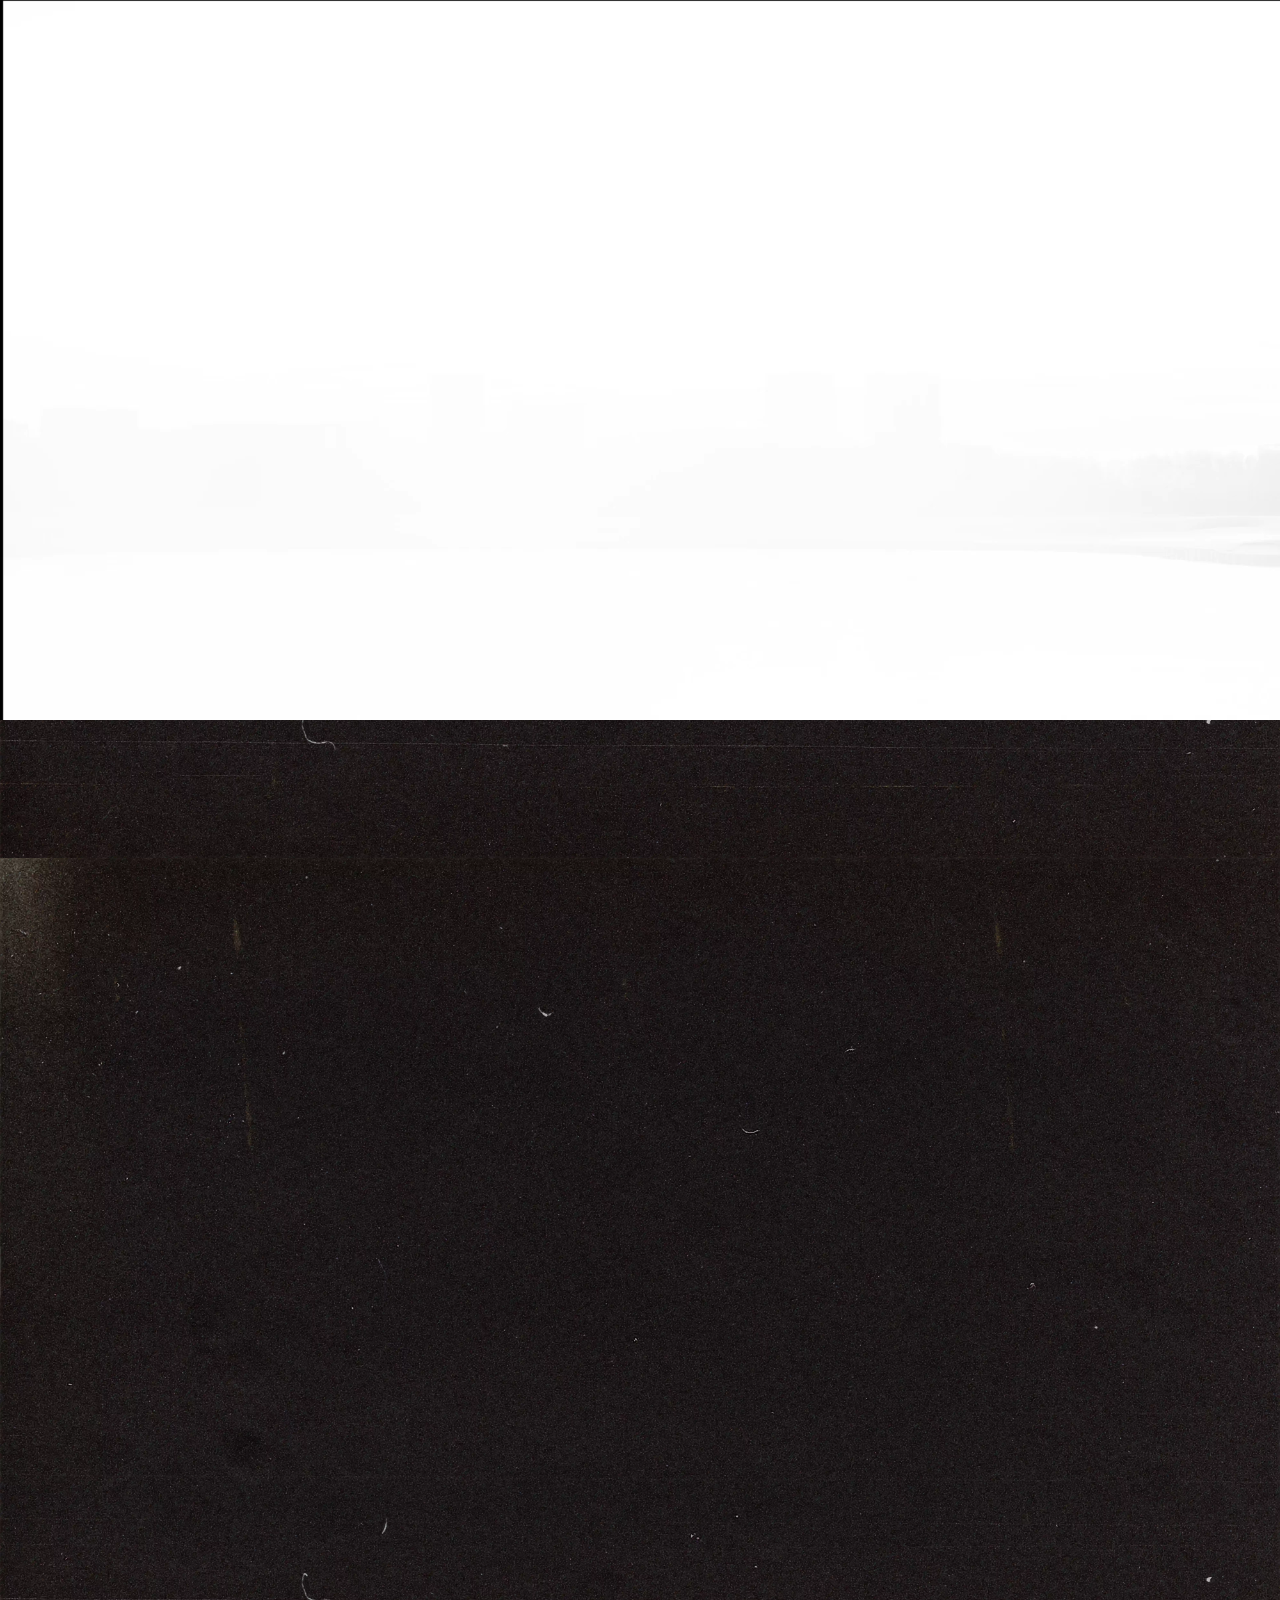
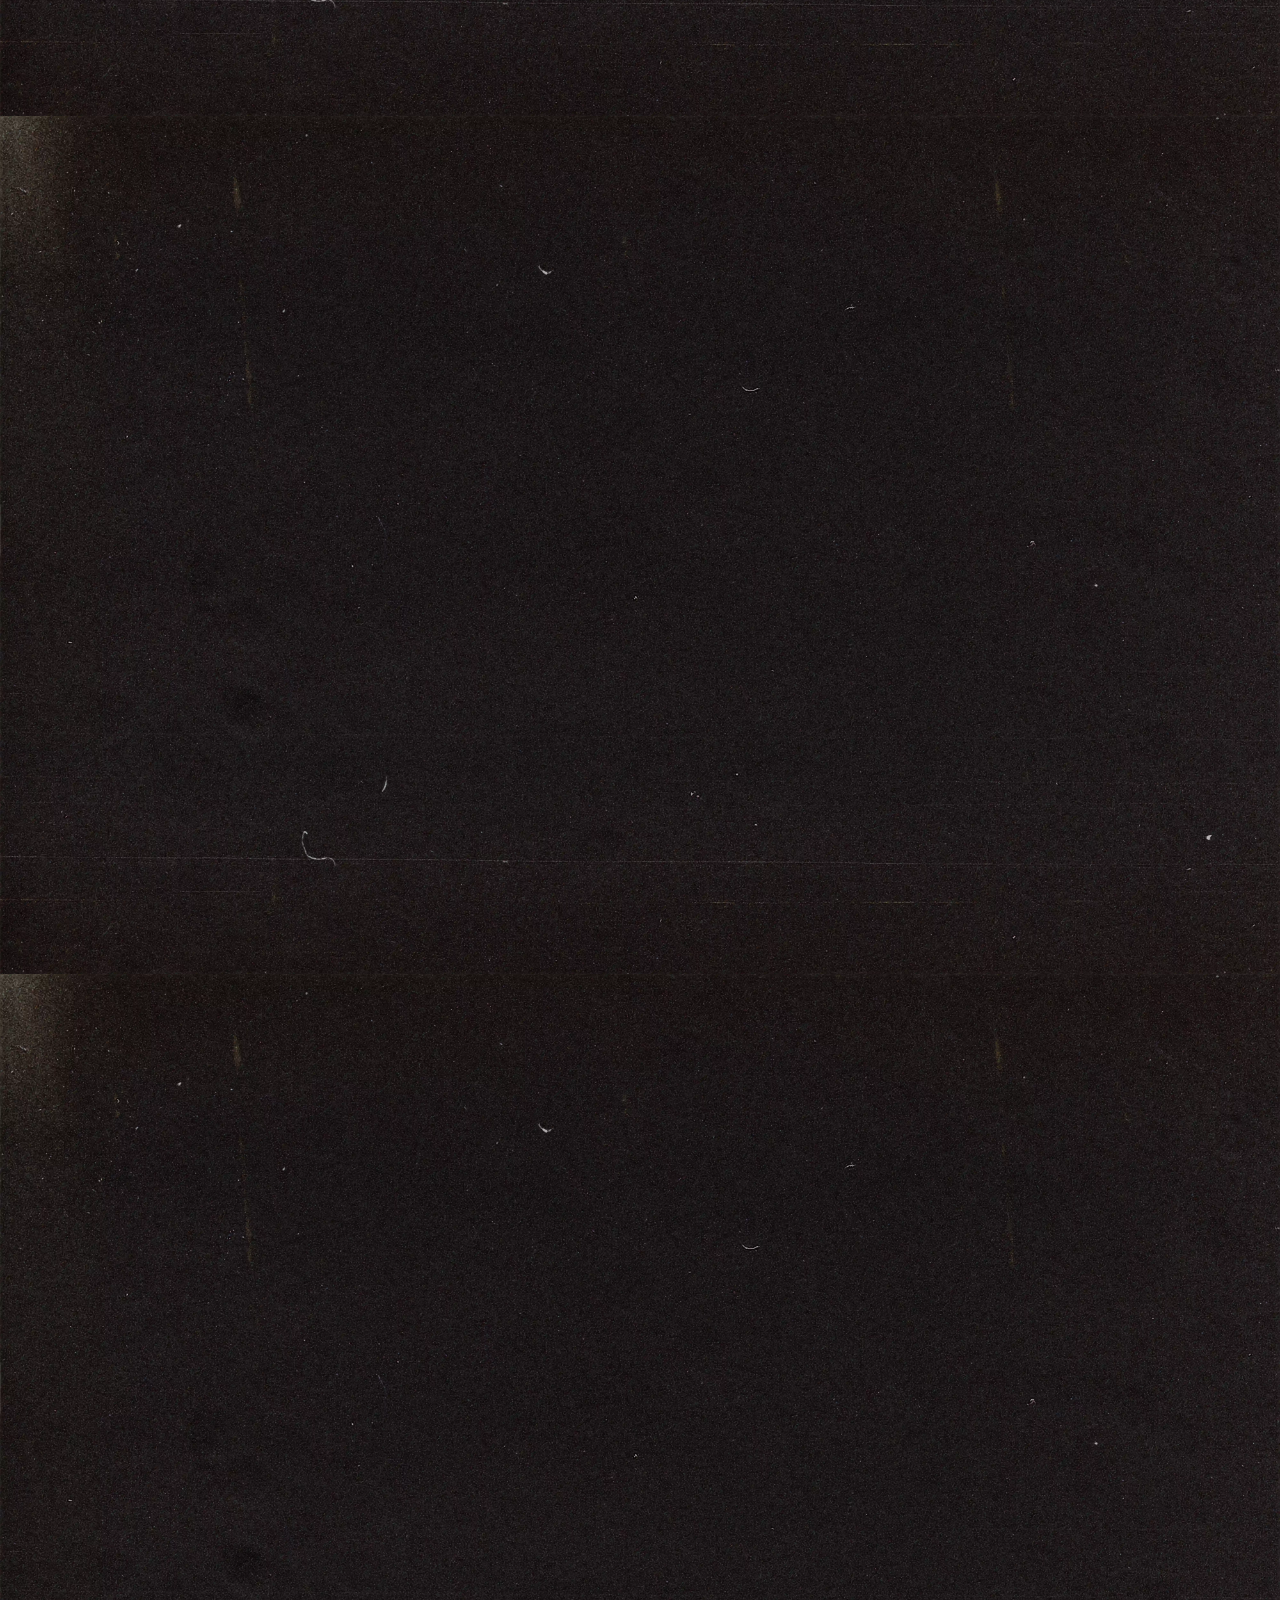
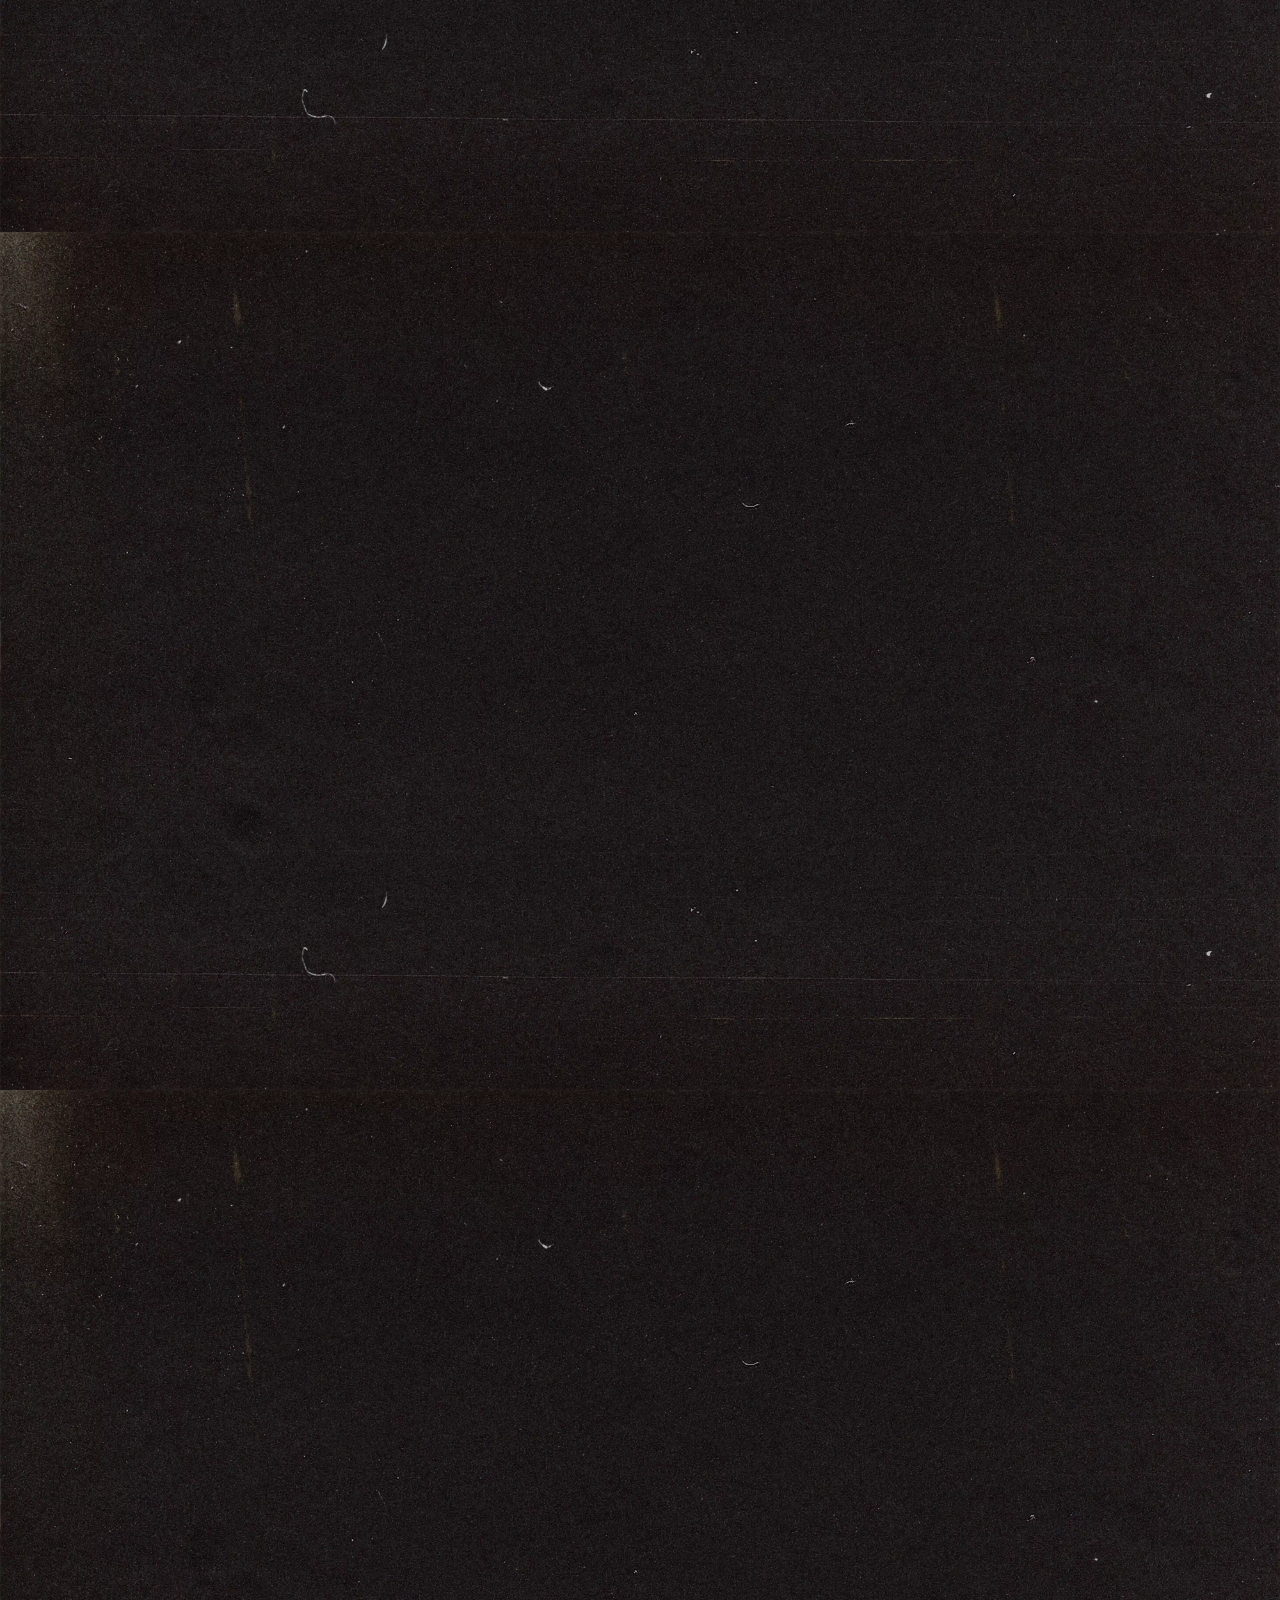
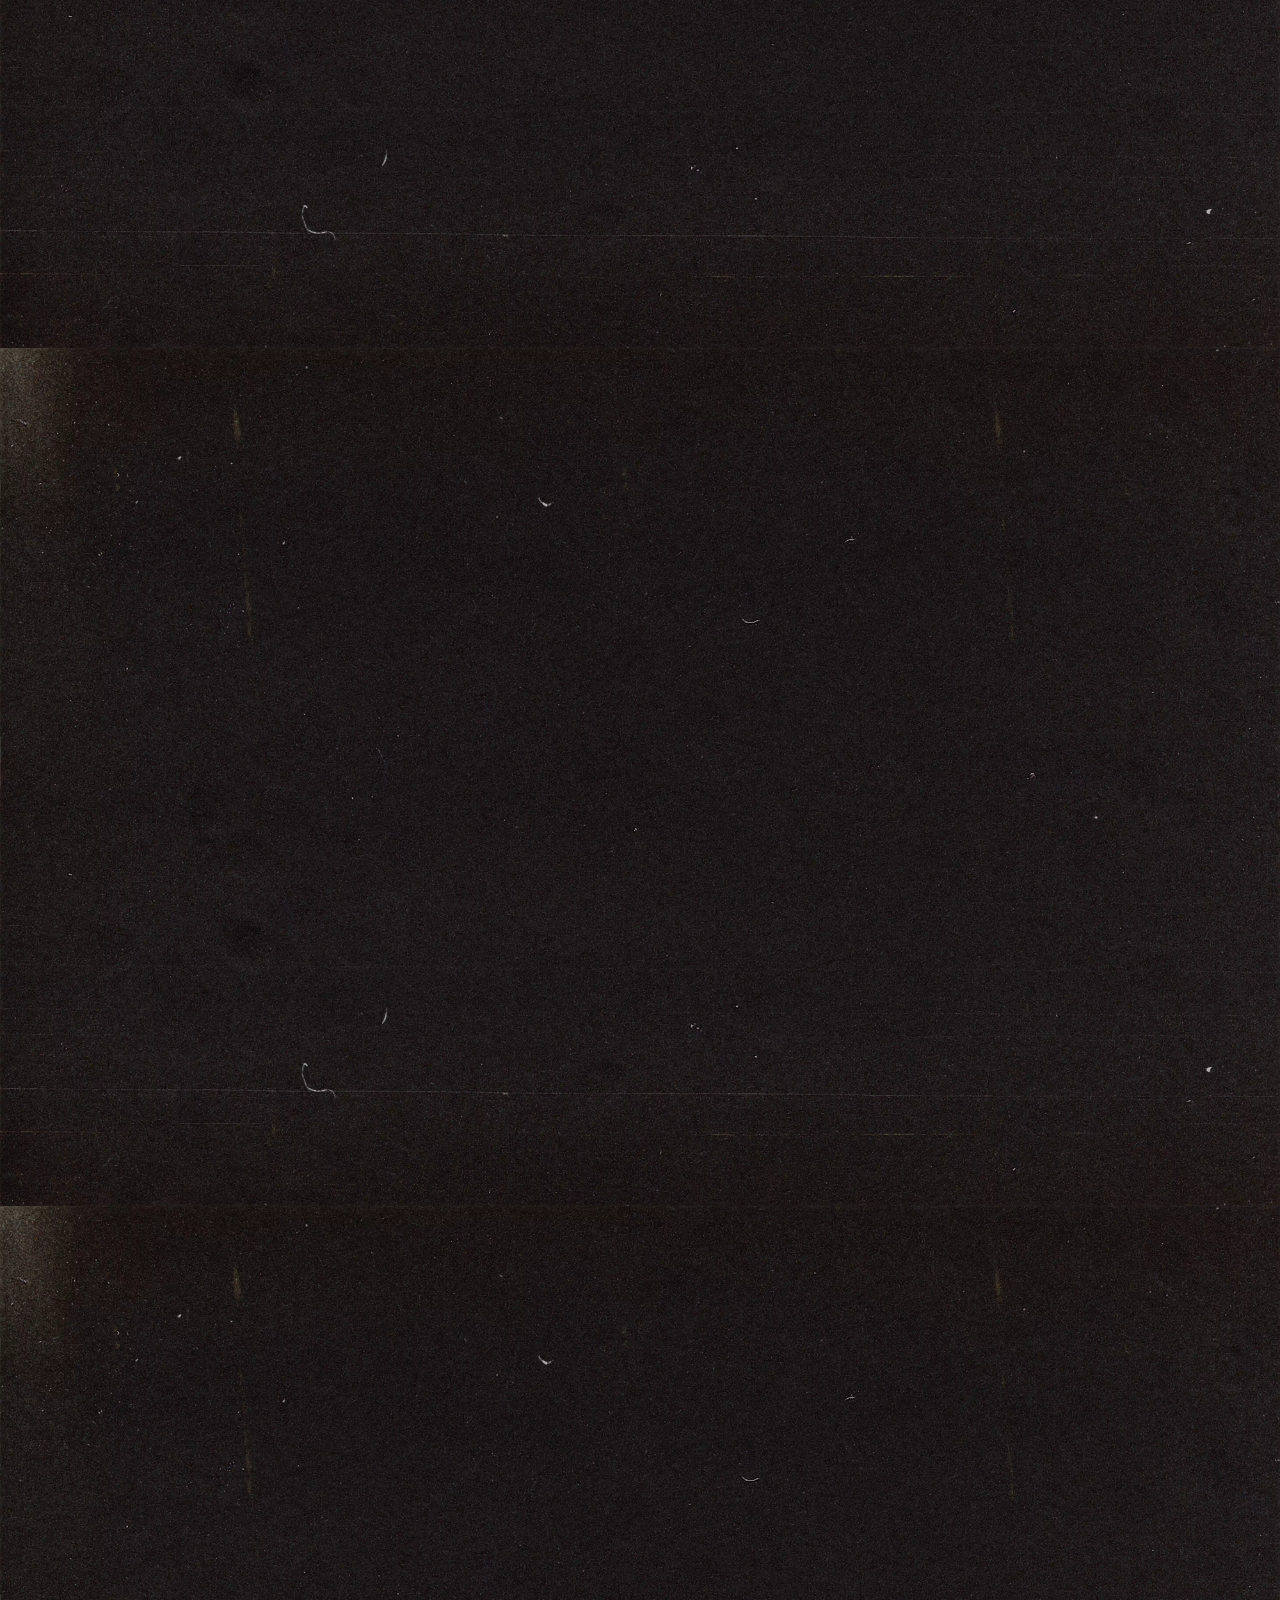
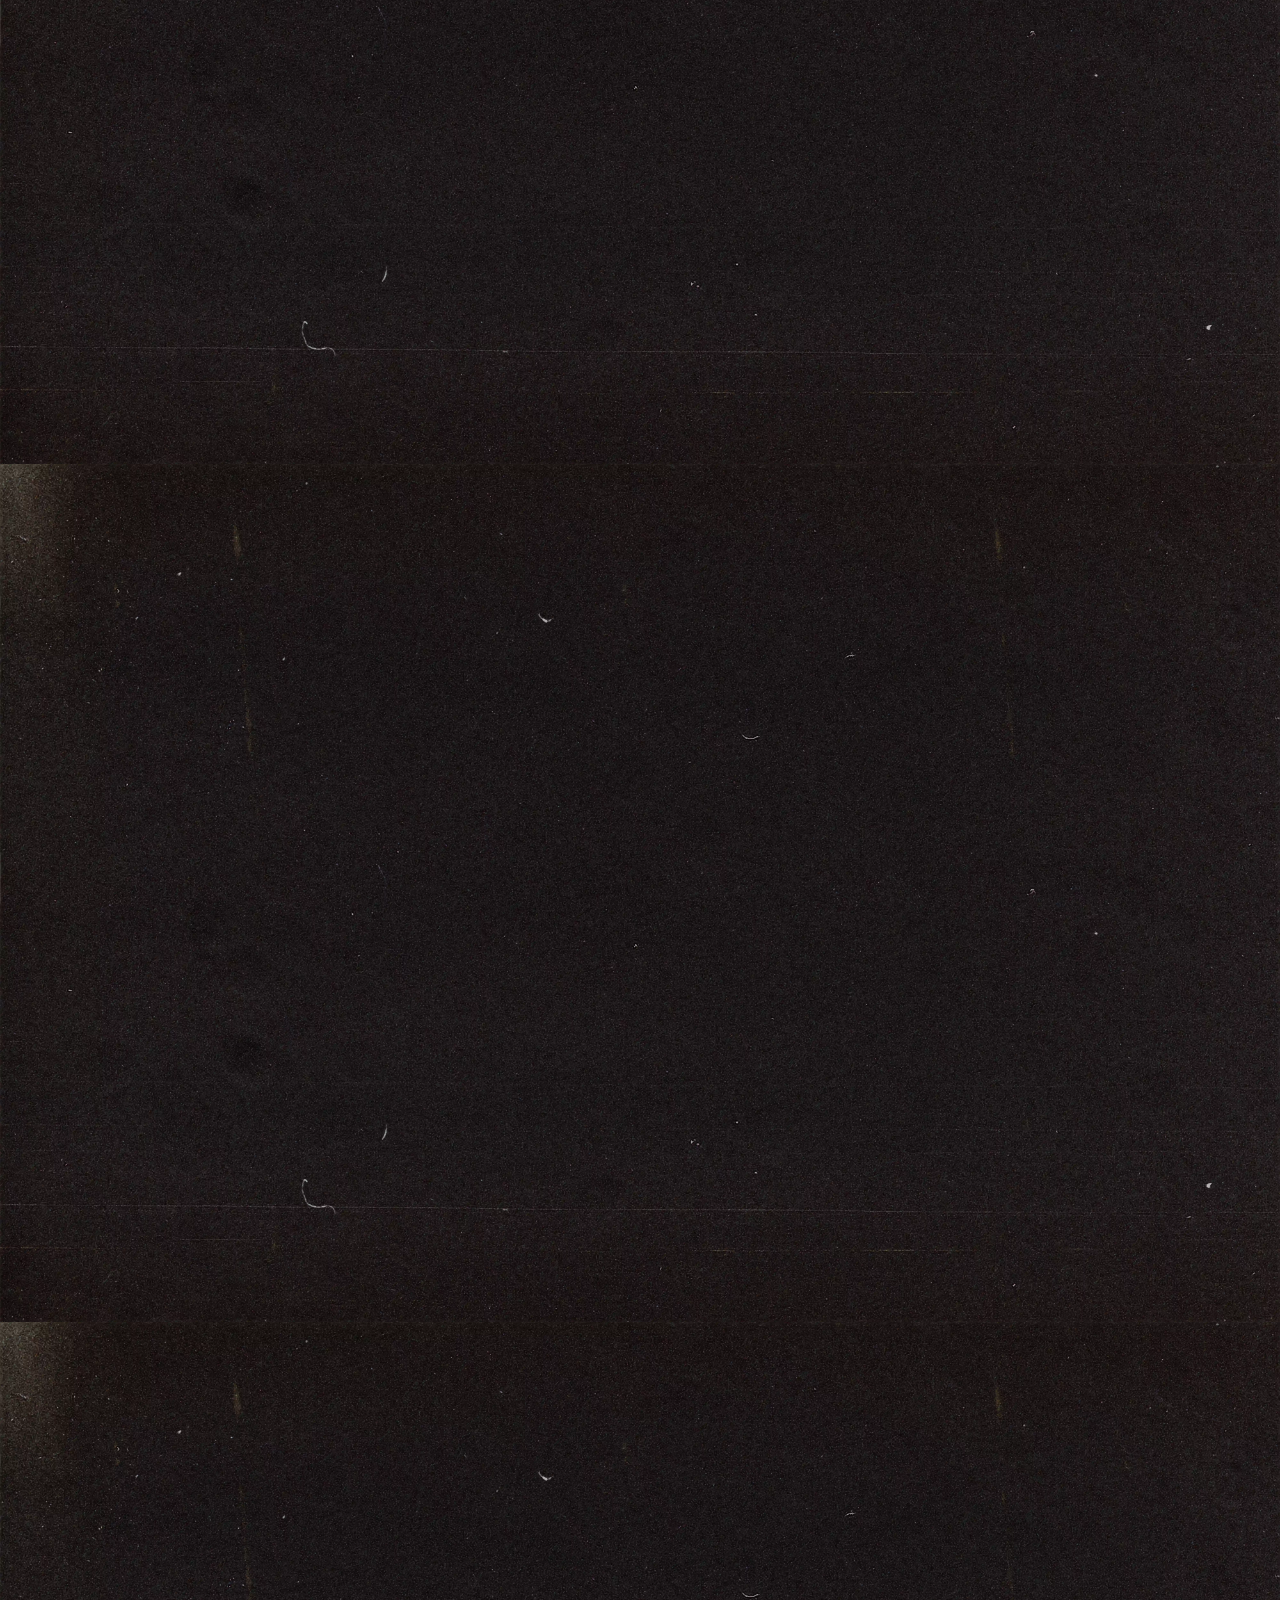
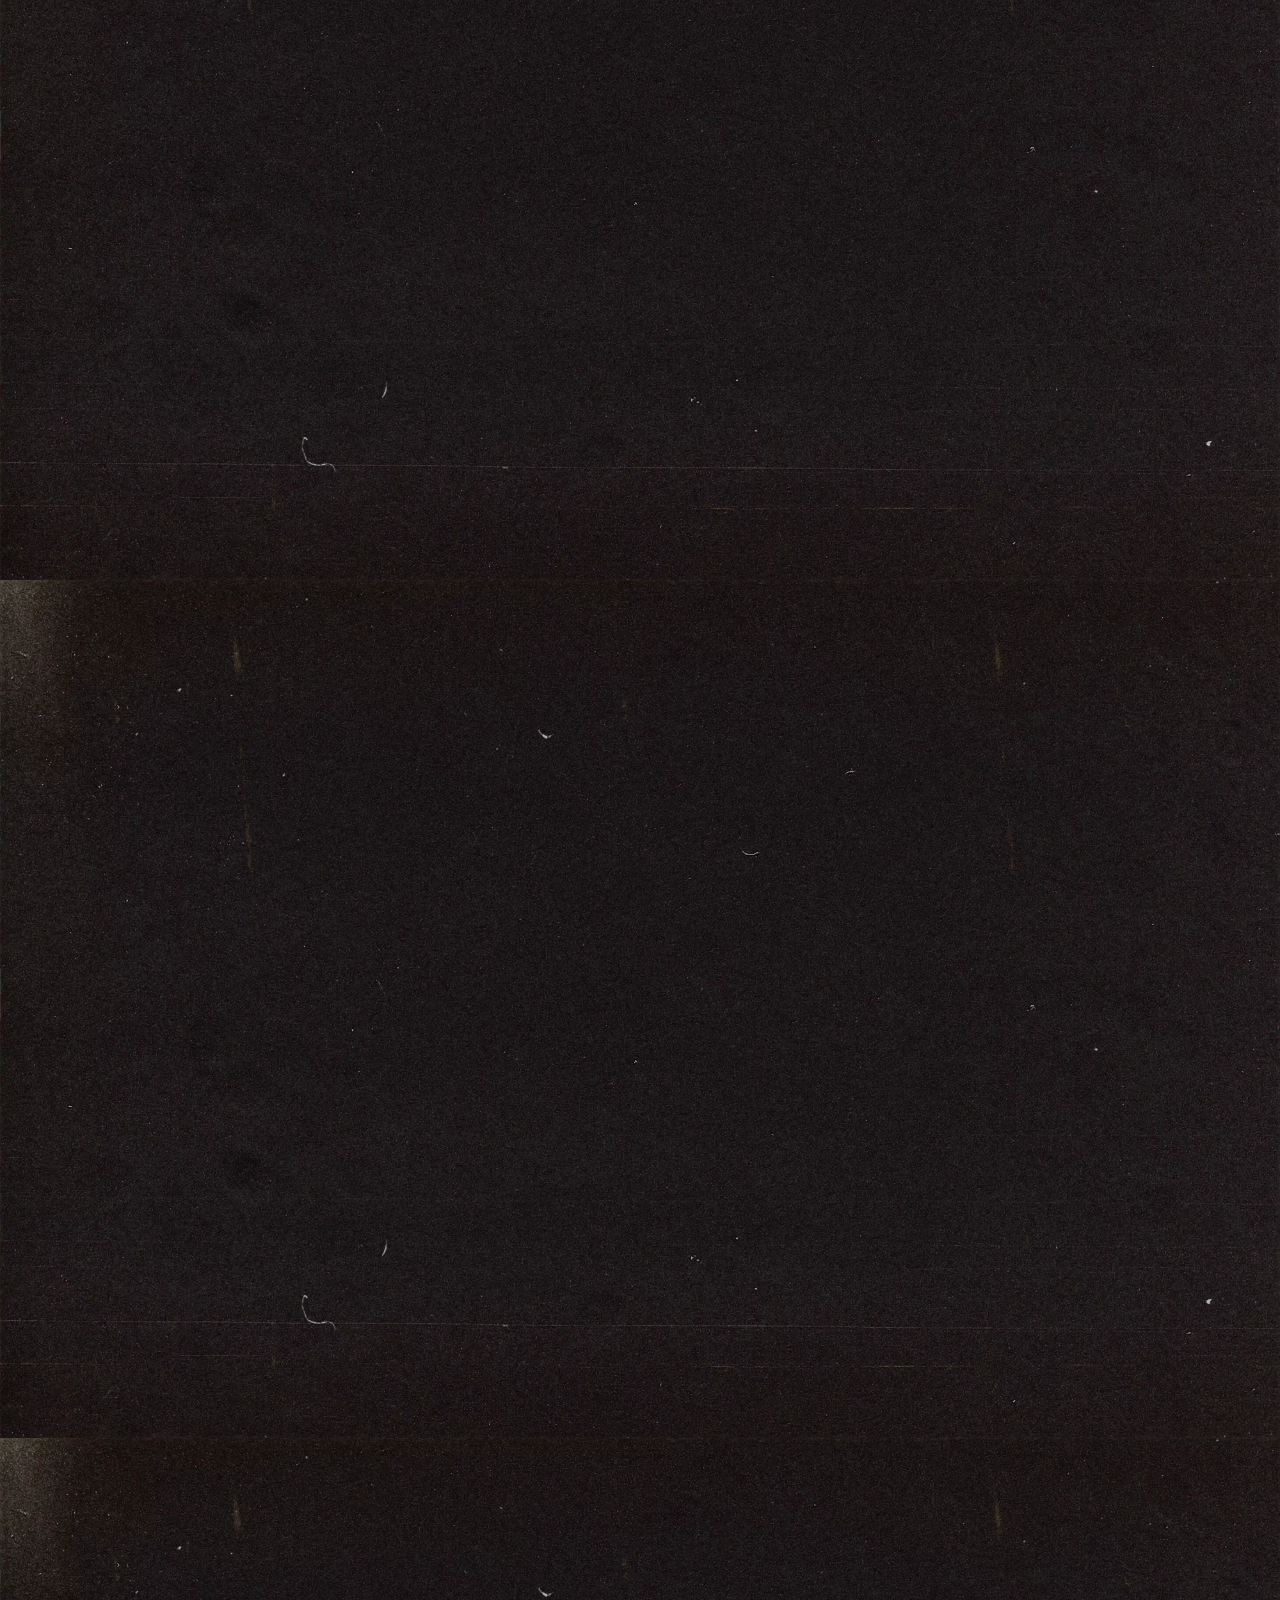
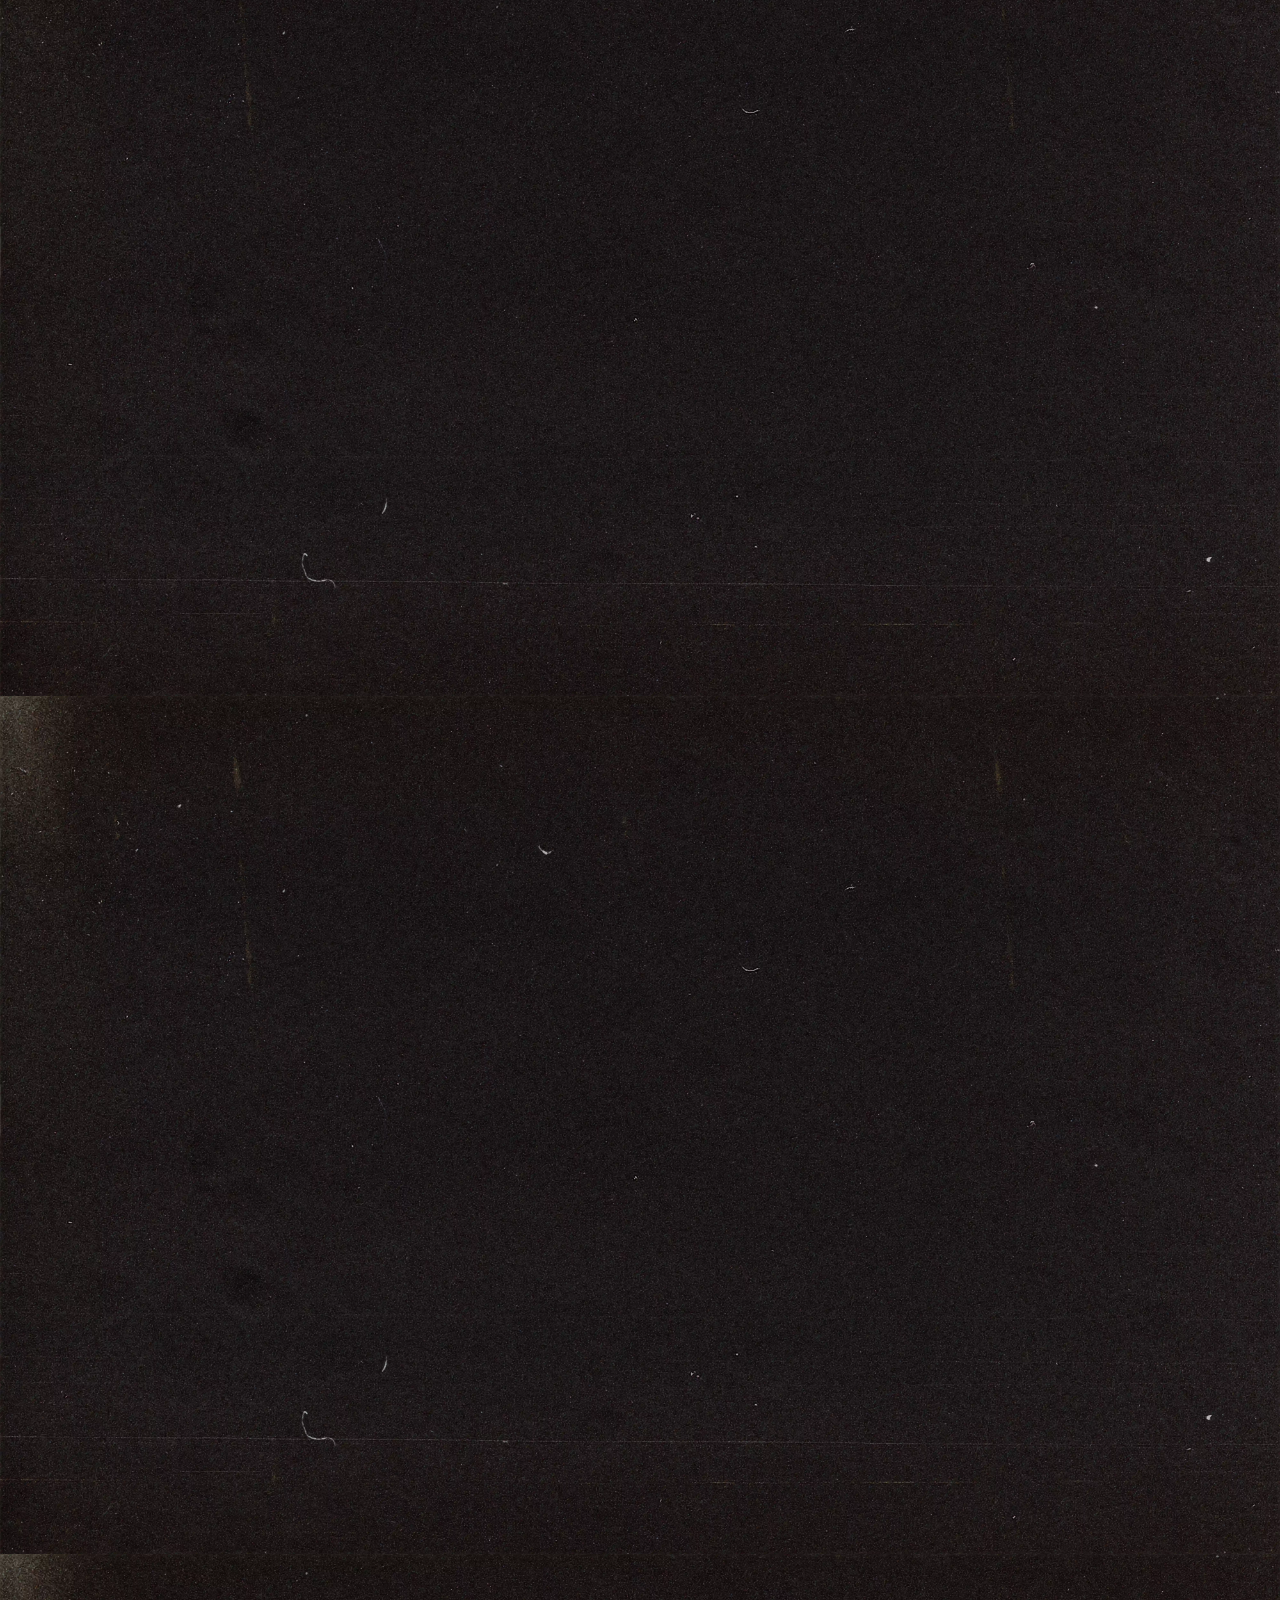
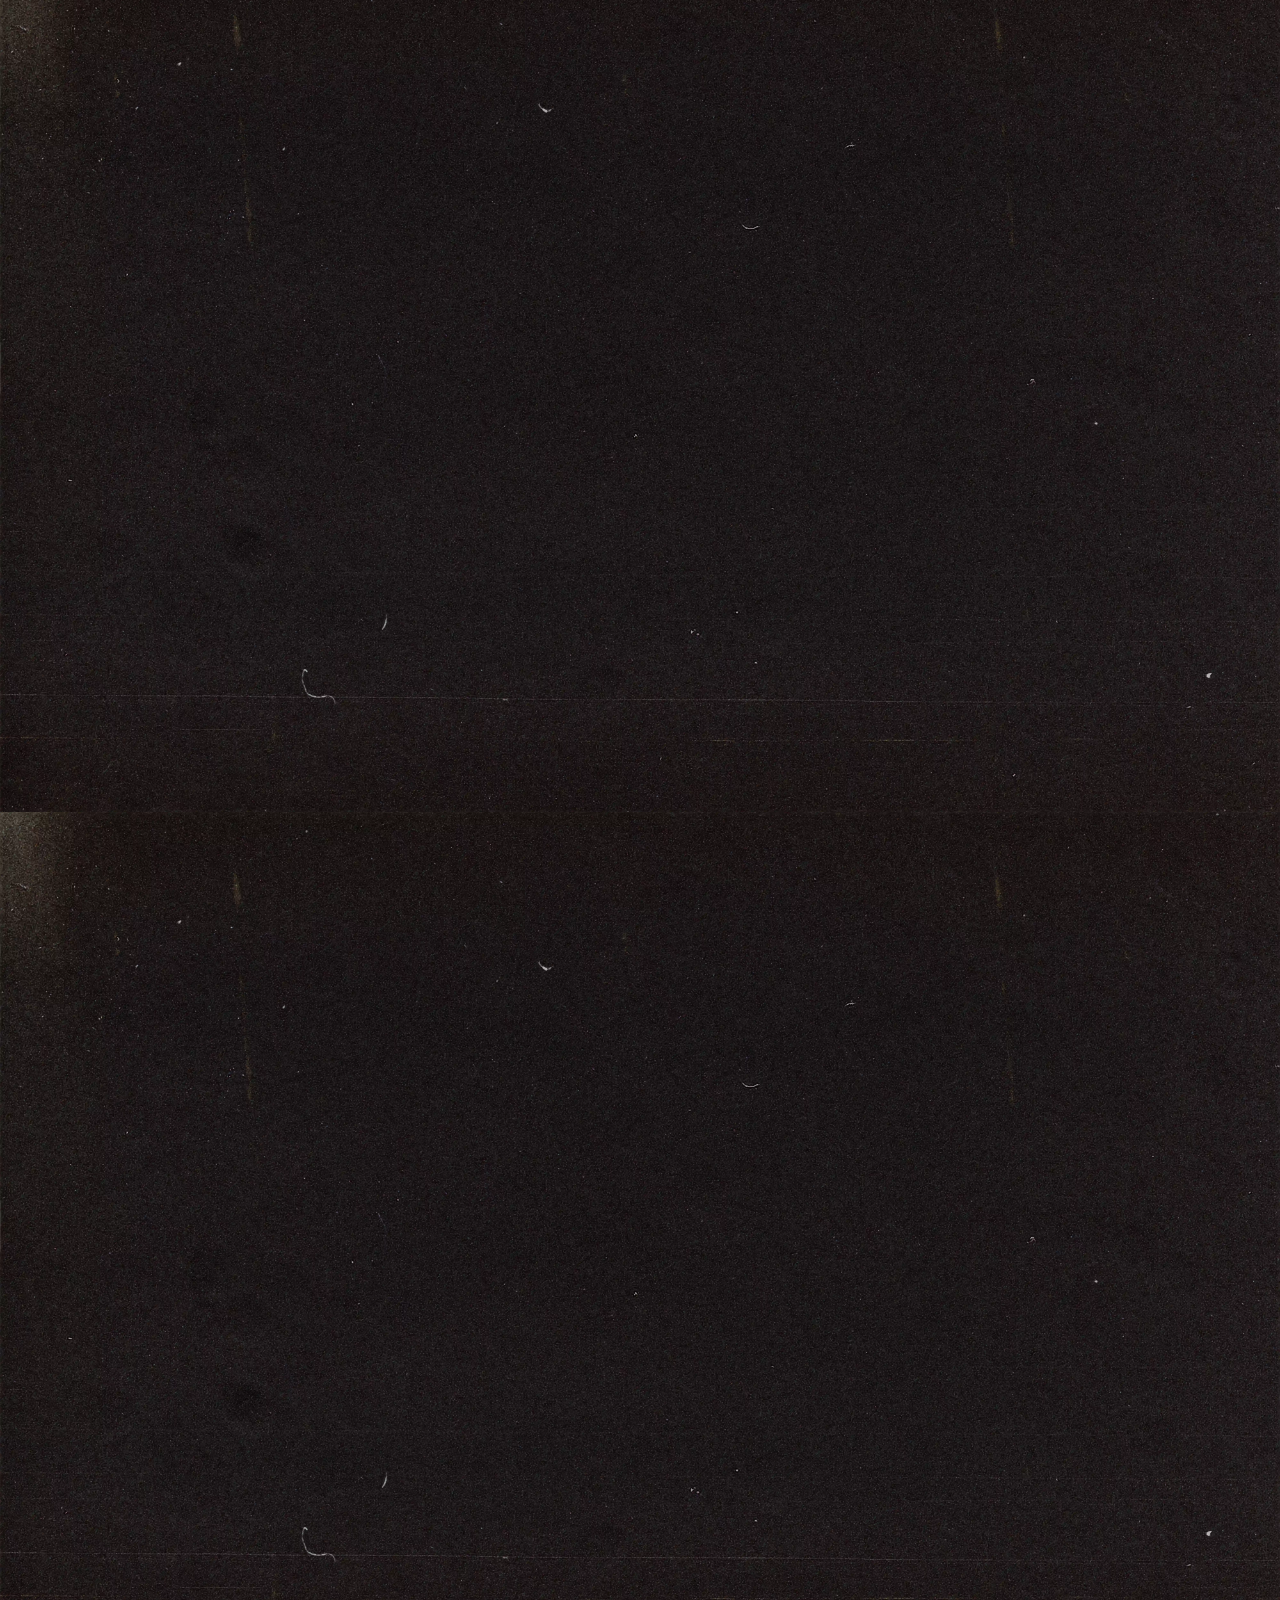
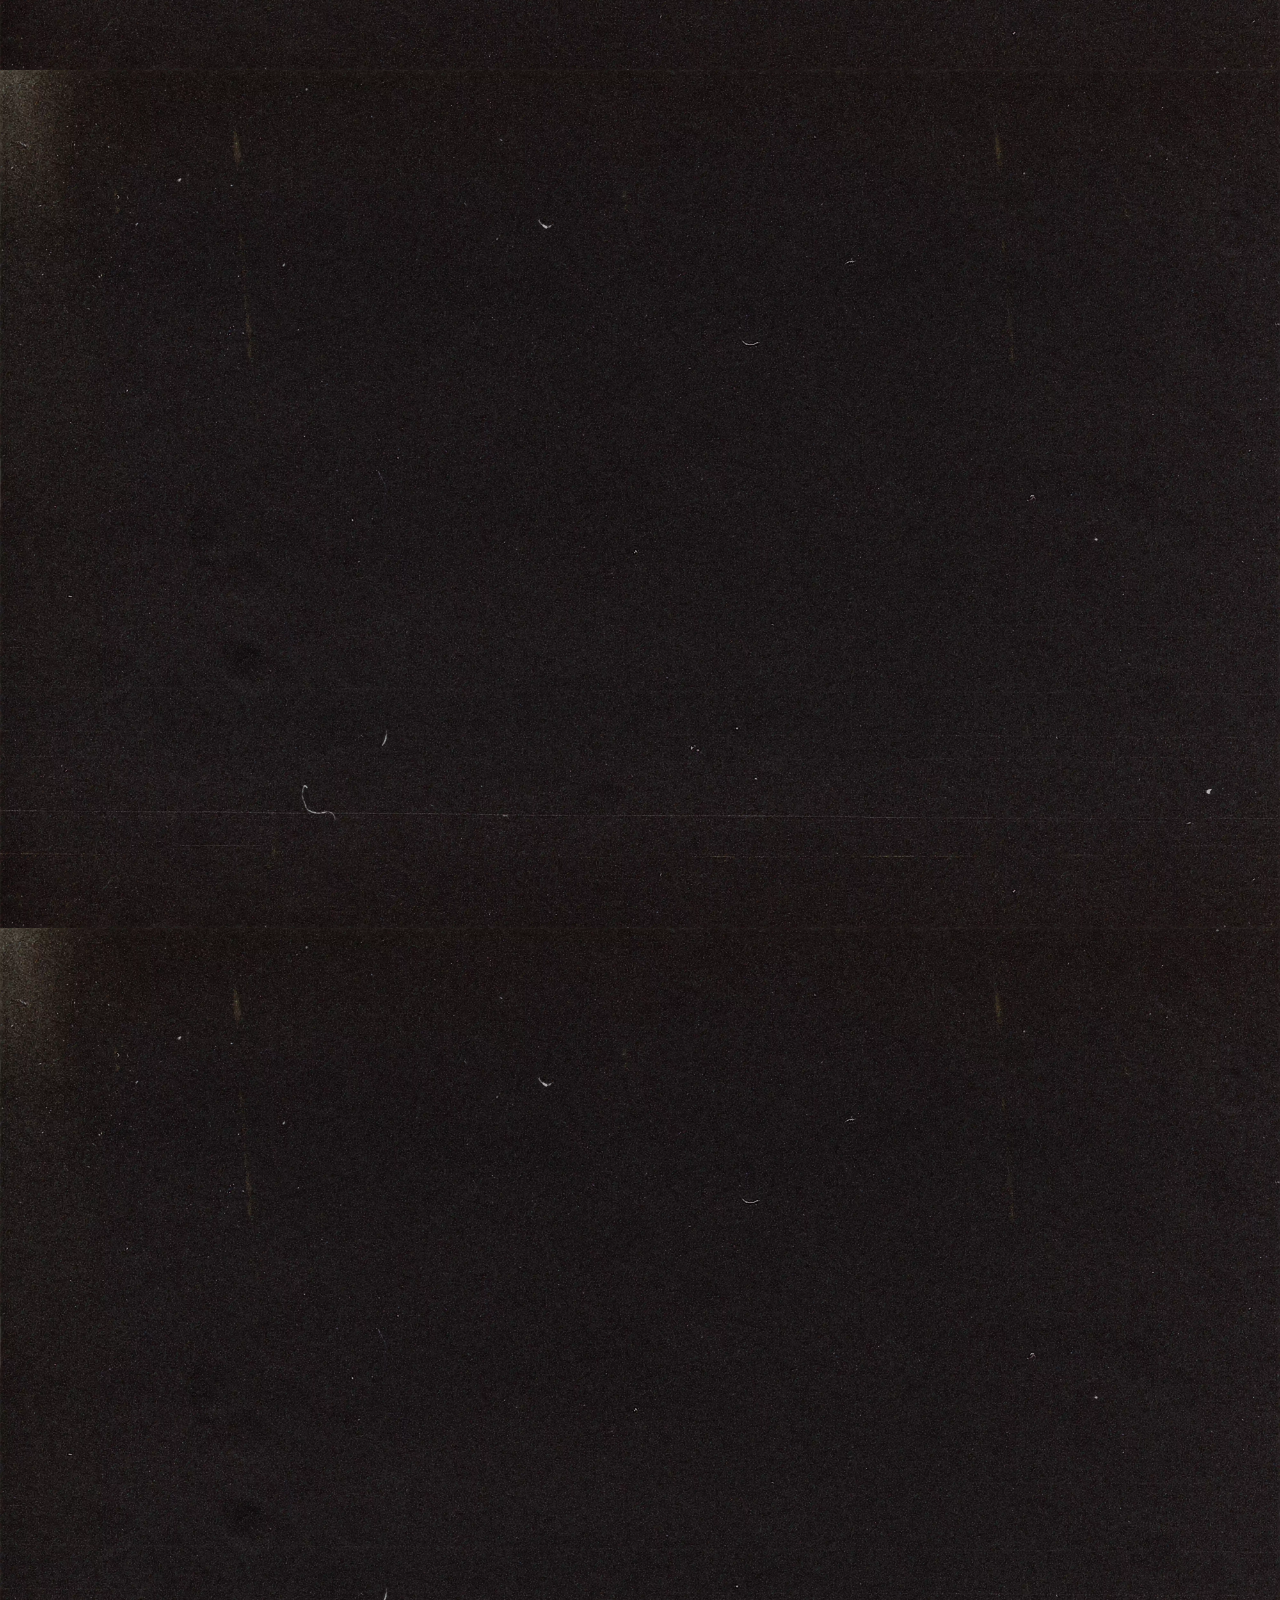
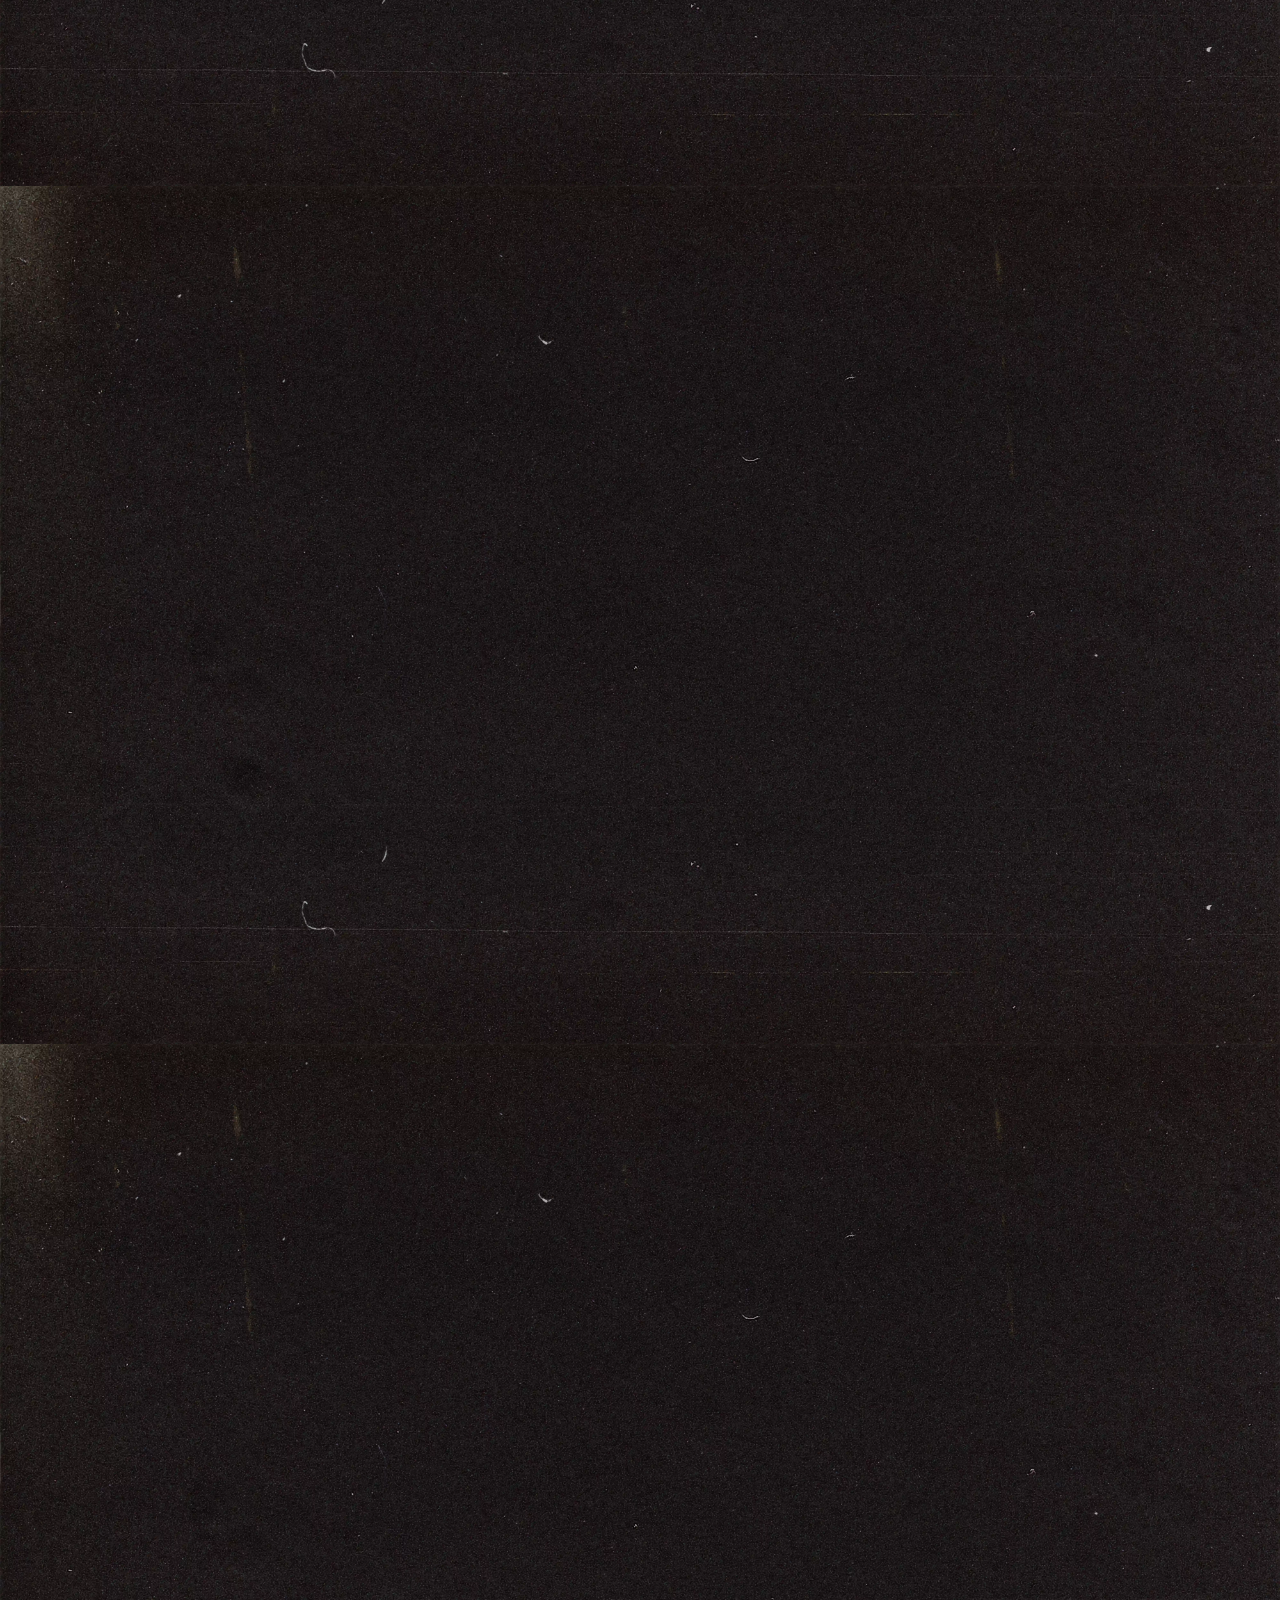
==== index.html @ 7b7ac1ed "Updates" ====
<!DOCTYPE html>
<html lang="en">
  <head>
    <meta charset="UTF-8" />

    <link rel="stylesheet" href="https://use.typekit.net/zym5dmk.css" />
    <meta name="viewport" content="width=device-width, initial-scale=1.0" />
    <title>Uperfekt er perfekt | Pierre Falcke</title>
    <script type="module" crossorigin src="./assets/main.633a7a51.js"></script>
    <link rel="stylesheet" href="./assets/index.b198f797.css">
  </head>
  <body class="bg-[url('bg.webp')] bg-contain object-cover text-white">
    <section class="sticky">
      <div class="videocontainer sticky top-0 h-screen w-screen object-cover">
        <video
          src="./assets/intro_video_1.32f143d1.mp4"
          muted
          loop
          playsinline
          class="w-full"
          id="videofil"
        ></video>
      </div>

      <div class="videoarticle h-[20000px]"></div>
    </section>

    <main>
      <section
        class="relative hidden justify-items-center font-display md:m-60 md:mt-80 md:block md:grid md:grid-cols-2"
      >
        <div>
          <div id="container">
            <h1>Pierre Falcke.</h1>
            <h1>Pierre Falcke.</h1>
            <h1>Pierre Falcke.</h1>
          </div>
          <h2 class="font-aktiv-grotesk-700 pl-52 font-display text-3xl">
            Du ved formentligt ikke hvem han er.
          </h2>
        </div>
        <img class="w-1/4" src="./assets/questionmark.c188c74d.svg" alt="questionmark" />
        <div>
          <img
            class="qm qm1 hidden w-5"
            src="./assets/questionmark.c188c74d.svg"
            alt="questionmark1"
          />
          <img
            class="qm qm2 hidden w-6"
            src="./assets/questionmark.c188c74d.svg"
            alt="questionmark2"
          />
          <img
            class="qm qm3 hidden w-5"
            src="./assets/questionmark.c188c74d.svg"
            alt="questionmark3"
          />
          <img
            class="qm qm4 hidden w-6"
            src="./assets/questionmark.c188c74d.svg"
            alt="questionmark4"
          />
          <img
            class="qm qm5 hidden w-5"
            src="./assets/questionmark.c188c74d.svg"
            alt="questionmark5"
          />
          <img
            class="qm qm6 hidden w-6"
            src="./assets/questionmark.c188c74d.svg"
            alt="questionmark6"
          />
          <img
            class="qm qm7 hidden w-6"
            src="./assets/questionmark.c188c74d.svg"
            alt="questionmark7"
          />
        </div>
      </section>
      <section
        class="relative flex flex-col justify-items-center gap-8 p-10 font-display md:hidden"
      >
        <div class="flex items-center justify-around">
          <h2 class="text-5xl">
            Pierre <br />
            Falcke.
          </h2>
          <img class="w-1/4" src="./assets/questionmark.c188c74d.svg" alt="questionmark" />
        </div>

        <h2 class="text-l pl-2 font-display">
          Du ved formentligt ikke hvem han er.
        </h2>
      </section>
      <section>
        <img class="sticky top-0 h-screen w-screen" src="./assets/bg.07e72c7e.webp" alt="bg" />
        <div class="mx-10 md:mx-80">
          <p class="relative h-screen font-display text-2xl md:text-center">
            Men indtil for kort tid siden, så du hans værker et par gange om
            dagen, hver dag, året rundt.
          </p>
          <p class="relative h-screen font-display text-2xl md:text-center">
            Pierre Falcke var en af verdens bedst sælgende stock-fotografer, og
            han solgte over 2 millioner fotos om året.
          </p>
          <p class="relative h-screen font-display text-2xl md:text-center">
            Men Pierre kunne ikke drømme om at bruge sine egne fotos - faktisk
            kan han ikke fordrage sit eget arbejde.
          </p>
        </div>
      </section>

      <div class="overflow-clip px-0">
        <section
          id="horisontalscrollsection"
          class="relative h-[200vw] md:h-[400vw]"
        >
          <ul
            id="horisontalliste"
            class="sticky top-28 flex w-[50vw] list-none gap-[5rem] bg-[#222222] opacity-70 md:w-[250vw]"
          >
            <li
              class="flex flex-auto flex-shrink-0 flex-grow-0 flex-col items-start justify-center overflow-hidden"
            >
              <img
                class="h-[400px] md:h-[500px]"
                src="img/fotorulle1.svg"
                alt="foto"
              />
            </li>
            <li
              class="flex flex-auto flex-shrink-0 flex-grow-0 flex-col items-start justify-center overflow-hidden"
            >
              <img
                class="h-[400px] md:h-[500px]"
                src="img/fotorulle2.svg"
                alt="foto"
              />
            </li>
            <li
              class="flex flex-auto flex-shrink-0 flex-grow-0 flex-col items-start justify-center overflow-hidden"
            >
              <img
                class="h-[400px] md:h-[500px]"
                src="img/fotorulle3.svg"
                alt="foto"
              />
            </li>
            <li
              class="flex flex-auto flex-shrink-0 flex-grow-0 flex-col items-start justify-center overflow-hidden"
            >
              <img
                class="h-[400px] md:h-[500px]"
                src="img/fotorulle4.svg"
                alt="foto"
              />
            </li>
            <li
              class="flex flex-auto flex-shrink-0 flex-grow-0 flex-col items-start justify-center overflow-hidden"
            >
              <img
                class="h-[400px] md:h-[500px]"
                src="img/fotorulle5.svg"
                alt="foto"
              />
            </li>
            <li
              class="flex flex-auto flex-shrink-0 flex-grow-0 flex-col items-start justify-center overflow-hidden"
            >
              <img
                class="h-[400px] md:h-[500px]"
                src="img/fotorulle6.svg"
                alt="foto"
              />
            </li>
            <li
              class="flex flex-auto flex-shrink-0 flex-grow-0 flex-col items-start justify-center overflow-hidden"
            >
              <img
                class="h-[400px] md:h-[500px]"
                src="img/fotorulle7.svg"
                alt="foto"
              />
            </li>
          </ul>
        </section>
      </div>

      <section
        class="section5 staggeranimation mx-10 flex h-screen flex-col place-content-center gap-8 md:ml-60"
      >
        <div class="flex gap-6 text-xl font-light">
          <svg class="glitch" width="32" height="32" viewBox="0 0 256 256">
            <path
              fill="currentColor"
              d="M152 116h-12V60h4a28.1 28.1 0 0 1 28 28a12 12 0 0 0 24 0a52 52 0 0 0-52-52h-4V24a12 12 0 0 0-24 0v12h-8a52 52 0 0 0 0 104h8v56h-12a28.1 28.1 0 0 1-28-28a12 12 0 0 0-24 0a52 52 0 0 0 52 52h12v12a12 12 0 0 0 24 0v-12h12a52 52 0 0 0 0-104Zm-44 0a28 28 0 0 1 0-56h8v56Zm44 80h-12v-56h12a28 28 0 0 1 0 56Z"
            />
          </svg>

          <p class="font-display">Pierre sælger 2 millioner fotos om året</p>
        </div>
        <div class="flex gap-6 text-xl font-light">
          <svg width="32" height="32" viewBox="0 0 256 256">
            <path
              fill="currentColor"
              d="M128 40a100 100 0 1 0 100 100A100.2 100.2 0 0 0 128 40Zm0 176a76 76 0 1 1 76-76a76.1 76.1 0 0 1-76 76Zm42.4-118.4a11.9 11.9 0 0 1 0 16.9l-33.9 34a12.1 12.1 0 0 1-17 0a12 12 0 0 1 0-17l34-33.9a11.9 11.9 0 0 1 16.9 0ZM92 12a12 12 0 0 1 12-12h48a12 12 0 0 1 0 24h-48a12 12 0 0 1-12-12Z"
            />
          </svg>
          <p class="font-display">
            Det svarer til én fotolicens hvert 16. sekund
          </p>
        </div>
        <div class="flex gap-6 text-xl font-light">
          <svg width="32" height="32" viewBox="0 0 256 256">
            <path
              fill="currentColor"
              d="M208 28h-20v-8a12 12 0 0 0-24 0v8H92v-8a12 12 0 0 0-24 0v8H48a20.1 20.1 0 0 0-20 20v160a20.1 20.1 0 0 0 20 20h160a20.1 20.1 0 0 0 20-20V48a20.1 20.1 0 0 0-20-20Zm-4 24v24H52V52ZM52 204V100h152v104Z"
            />
          </svg>
          <p class="font-display">Du ser hans fotos ca. 2 gange om dagen</p>
        </div>
      </section>

      <section class="section6 parallax">
        <div class="w-100 sticky md:grid md:h-[300vh] md:grid-cols-2">
          <h2
            class="whitespace-normal pl-[2.5rem;] pt-28 pb-8 text-left font-display text-2xl font-extrabold md:pl-16 md:text-7xl"
          >
            Pierres berømmelse
          </h2>
          <div
            class="sticky top-32 mx-auto mb-10 h-fit bg-slate-50 p-10 text-xl text-black opacity-75 md:col-start-1 md:ml-44 md:w-1/2"
          >
            <h4 class="font-display font-bold uppercase">
              Brugte alle sine lommepenge
            </h4>
            <p>
              Pierres interesse for foto startede som ganske ung - som 10-årig
              fik han sin fars gamle Rollei-kamera, og begyndte at skyde løs.
              Det var før den digitale revolution, så alle Pierres lommepenge
              blev brugt på filmruller og fremkaldelse af film. Pierre fortsatte
              med at fotografere på film op gennem gymnasietiden.
            </p>
          </div>
        </div>
      </section>

      <section class="py-24 px-8">
        <!-- <img class="sticky top-0 h-screen w-screen" src="bg.webp" alt="bg" /> -->
<div class="mx:10 md:mx-80 md:flex">
  <div>
        <h4
          class="relative font-display text-2xl md:text-center md:font-bold md:uppercase"
        >
          Photoshop og reklamefotografering
        </h4>
        <p
          class="text-md relative pb-14 md:text-center md:text-2xl md:font-light"
        >
          Pierre gik over til digital fotografering i starten af 2000’erne, da
          han begyndte at studere fotografisk kommunikation på DMJX. Her åbnede
          en ny verden sig: Reklamefotografering i studie, lyssætning og
          manipulering af billeder i Photoshop blev hans nye stil.
        </p>
      </div>
        <img src="./assets/fotorulle-1.f4578c41.svg" alt="foto1">    
    </div>
      <div class="mx:10 md:mx-80 md:flex">
        <div>
        <h4
          class="relative font-display text-2xl md:text-center md:font-bold md:uppercase"
        >
          En firstmover
        </h4>
        <p
          class="text-md relative pb-14 md:text-center md:text-2xl md:font-light"
        >
          På det tidspunkt var stock-foto industrien i starten af en revolution:
          De første online stock-foto websites begyndte at komme på markedet,
          men de store, etablerede spillere på markedet holdt lidt igen. Pierre
          så det for sig: “Om ganske få år er hele branchen digital, og dem der
          ikke hopper med på den digitale vogn, lukker.”
        </p>
        </div>
        <img src="./assets/fotorulle.bf6562c2.svg" alt="foto1"> 
        </div>
        <div class="mx:10 md:mx-80 md:flex">
          <div>
          <h4 class="relative font-display text-2xl md:text-center md:font-bold md:uppercase"
        >
          Pierres profeti
        </h4>
        <p
          class="text-md relative pb-14 md:text-center md:text-2xl md:font-light"
        >
          Så Pierre gav sig selv en udfordring: At blive landets bedst sælgende
          stock-fotograf. Pierre lejede et gammelt, billigt erhvervslokale i
          Ishøj industri, fik fløjet billige skuespillere ind fra Polen og
          Baltikum, og fotograferede 10 timer om dagen. Pierres profeti om
          stock-foto branchen holdt stik. Pierre var allerede en af landets
          bedst sælgende stock-fotografer, før han blev færdig med studiet på
          DMJX.
        </p>
      </div>
      <img src="./assets/fotorulle-2.25605742.svg" alt="foto1">  
    </div> 
      </section>

      <section class="section7">
        <div>
          <img
            class="sticky top-40 h-auto w-screen md:top-0"
            src="./assets/tyktaage2.8c275598.webp"
            alt="skillevej"
          />
          <h2
            class="relative mx-10 h-96 font-display text-2xl font-extrabold md:text-center md:text-8xl"
          >
            En skillevej
          </h2>
          <div class="mx-10 md:mx-80">
            <p class="relative font-display md:text-center md:text-2xl">
              Pierre tjente godt det følgende årti. Men stille og roligt
              begyndte billederne også at give ham kvalme. Han kunne ikke holde
              sit eget arbejde ud, og måtte finde et modsvar til alle de
              blankpolerede fotos. Noget han kunne lave med stolthed. Pierre
              bestluttede sig for at droppe stock-fotos, og vende tilbage til
              rødderne.
            </p>
          </div>
          <div class="mx-10 h-screen md:mx-80">
            <h2
              class="relative font-display text-xl md:mt-48 md:text-center md:text-4xl md:font-bold md:uppercase"
            >
              En rask beslutning
            </h2>
            <p class="relative font-display md:text-center md:text-2xl">
              Han søgte inspiration i analog fotografering, i Lomo-bevægelsen,
              Glitch art og polaroid fotografering, og begyndte stille og roligt
              at skabe sig en ny stil - en stil med fokus på det uperfekte, og
              hvor der er et uforudsigeligt element i det at tage billeder.
            </p>

            <p class="relative font-display md:text-center md:text-2xl pt-10">
              Pierre tog det endda så vidt at han ikke kun droppede at tage
              stock-fotos. Han fjernede også alle stock-fotos fra de tjenester,
              han solgte sine fotos hos. Han gik fra at være en god
              forretningsdrivende til at blive en vaskeægte boheme-type på
              rekordtid.
            </p>
          </div>
        </div>
      </section>

      <section class="section8">
        <div
          class="videocontainer sticky top-0 h-screen object-cover md:w-screen"
        >
          <video
            src="./assets/video_grass.11cef7dc.webm"
            muted
            loop
            autoplay
            playsinline
            class="w-full"
          ></video>
        </div>

        <div class="videoarticle3 h-full"></div>

        <div class="mx-10 h-96 pb-20 md:mx-80">
          <h2
            class="relative bg-[url('bg.webp')] bg-contain object-cover text-center font-display text-2xl font-extrabold md:text-7xl"
          >
            En ny begyndelse
          </h2>
        </div>

        <div class="h-96 pb-20 md:mx-80">
          <p
            class="relative bg-[url('bg.webp')] bg-contain object-cover text-center font-display md:text-2xl"
          >
            Men Pierre er glad for sin beslutning. Indkomsten er lavere nu, men
            han har stadig lidt penge på kontoen, og studerer nu
            kunstfotografering på fotoskolen Fatamorgana. Han glæder sig over
            hver dags kunstneriske eksperimenter, og er for første gang i sit
            liv rigtig stolt af sit arbejde. Som Pierre selv udtrykker det:
          </p>
        </div>

        <div class="mx-10 h-96 md:mx-80">
          <p
            class="relative bg-[url('bg.webp')] bg-contain object-cover text-center font-display md:text-2xl"
          >
            “Det interessante ligger i fejlen. Et foto med masser af fejl er
            interessant. Jeg eksperimenterer med udstyr og teknik, og skaber nye
            visuelle udtryk. Det uperfekte er perfekt.”
          </p>
        </div>

        <div class="mx-10 h-screen md:mx-80">
          <p
            class="relative bg-[url('bg.webp')] bg-contain object-cover text-center font-display md:text-2xl"
          >
            Karrieren begynder også så småt også at gå den rette vej: Pierre er
            begyndt at sælge fotokunst på nettet, og har udgivet sin første
            foto-bog med titlen “Lidt i fem,” som er en fotografisk odyssé om at
            slæbe en brandert hjem i de tidlige morgentimer. I forbindelse med
            udgivelsen af bogen, har han en udstilling på vej i det Kongelige
            Biblioteks fotoudstilling.
          </p>
        </div>
      </section>
    </main>
    <section class="sticky">
      <div
        class="videocontainer_2 sticky top-0 left-0 right-0 h-screen object-cover md:w-full"
      >
        <video
          src="./assets/slut_kort.b0bb4235.mp4"
          muted
          loop
          playsinline
          class="md:w-full"
          id="videofil_2"
          type="video/mp4"
        ></video>
      </div>
      <div
        class="text-l sticky top-40 ml-40 font-display font-bold uppercase leading-loose md:text-2xl"
      >
        <p>
          <strong class="text-2xl md:text-3xl">" </strong>Nu kan jeg leve livet
          igen.
        </p>
        <p>Jeg føler mig frisk.</p>
        <p>Jeg føler mig fri.</p>
        <p>
          Jeg føler mig genfødt.<strong class="text-2xl md:text-3xl"> "</strong>
        </p>
      </div>
      <div class="videoarticle_2 h-[20000px]"></div>
    </section>

    <div
      class="progress-bar fixed left-0 top-0 right-0 h-3 w-full origin-top-left bg-green"
    ></div>
    <div
      class="progress-bar fixed left-0 top-0 right-0 h-2 w-full origin-top-left bg-pink"
    ></div>

    
  </body>
</html>
---- assets/index.b198f797.css ----
*,:before,:after{box-sizing:border-box;border-width:0;border-style:solid;border-color:#e5e7eb}:before,:after{--tw-content: ""}html{line-height:1.5;-webkit-text-size-adjust:100%;-moz-tab-size:4;-o-tab-size:4;tab-size:4;font-family:ui-sans-serif,system-ui,-apple-system,BlinkMacSystemFont,Segoe UI,Roboto,Helvetica Neue,Arial,Noto Sans,sans-serif,"Apple Color Emoji","Segoe UI Emoji",Segoe UI Symbol,"Noto Color Emoji"}body{margin:0;line-height:inherit}hr{height:0;color:inherit;border-top-width:1px}abbr:where([title]){-webkit-text-decoration:underline dotted;text-decoration:underline dotted}h1,h2,h3,h4,h5,h6{font-size:inherit;font-weight:inherit}a{color:inherit;text-decoration:inherit}b,strong{font-weight:bolder}code,kbd,samp,pre{font-family:ui-monospace,SFMono-Regular,Menlo,Monaco,Consolas,Liberation Mono,Courier New,monospace;font-size:1em}small{font-size:80%}sub,sup{font-size:75%;line-height:0;position:relative;vertical-align:baseline}sub{bottom:-.25em}sup{top:-.5em}table{text-indent:0;border-color:inherit;border-collapse:collapse}button,input,optgroup,select,textarea{font-family:inherit;font-size:100%;font-weight:inherit;line-height:inherit;color:inherit;margin:0;padding:0}button,select{text-transform:none}button,[type=button],[type=reset],[type=submit]{-webkit-appearance:button;background-color:transparent;background-image:none}:-moz-focusring{outline:auto}:-moz-ui-invalid{box-shadow:none}progress{vertical-align:baseline}::-webkit-inner-spin-button,::-webkit-outer-spin-button{height:auto}[type=search]{-webkit-appearance:textfield;outline-offset:-2px}::-webkit-search-decoration{-webkit-appearance:none}::-webkit-file-upload-button{-webkit-appearance:button;font:inherit}summary{display:list-item}blockquote,dl,dd,h1,h2,h3,h4,h5,h6,hr,figure,p,pre{margin:0}fieldset{margin:0;padding:0}legend{padding:0}ol,ul,menu{list-style:none;margin:0;padding:0}textarea{resize:vertical}input::-moz-placeholder,textarea::-moz-placeholder{opacity:1;color:#9ca3af}input::placeholder,textarea::placeholder{opacity:1;color:#9ca3af}button,[role=button]{cursor:pointer}:disabled{cursor:default}img,svg,video,canvas,audio,iframe,embed,object{display:block;vertical-align:middle}img,video{max-width:100%;height:auto}[type=text],[type=email],[type=url],[type=password],[type=number],[type=date],[type=datetime-local],[type=month],[type=search],[type=tel],[type=time],[type=week],[multiple],textarea,select{-webkit-appearance:none;-moz-appearance:none;appearance:none;background-color:#fff;border-color:#6b7280;border-width:1px;border-radius:0;padding:.5rem .75rem;font-size:1rem;line-height:1.5rem;--tw-shadow: 0 0 #0000}[type=text]:focus,[type=email]:focus,[type=url]:focus,[type=password]:focus,[type=number]:focus,[type=date]:focus,[type=datetime-local]:focus,[type=month]:focus,[type=search]:focus,[type=tel]:focus,[type=time]:focus,[type=week]:focus,[multiple]:focus,textarea:focus,select:focus{outline:2px solid transparent;outline-offset:2px;--tw-ring-inset: var(--tw-empty, );--tw-ring-offset-width: 0px;--tw-ring-offset-color: #fff;--tw-ring-color: #2563eb;--tw-ring-offset-shadow: var(--tw-ring-inset) 0 0 0 var(--tw-ring-offset-width) var(--tw-ring-offset-color);--tw-ring-shadow: var(--tw-ring-inset) 0 0 0 calc(1px + var(--tw-ring-offset-width)) var(--tw-ring-color);box-shadow:var(--tw-ring-offset-shadow),var(--tw-ring-shadow),var(--tw-shadow);border-color:#2563eb}input::-moz-placeholder,textarea::-moz-placeholder{color:#6b7280;opacity:1}input::placeholder,textarea::placeholder{color:#6b7280;opacity:1}::-webkit-datetime-edit-fields-wrapper{padding:0}::-webkit-date-and-time-value{min-height:1.5em}::-webkit-datetime-edit,::-webkit-datetime-edit-year-field,::-webkit-datetime-edit-month-field,::-webkit-datetime-edit-day-field,::-webkit-datetime-edit-hour-field,::-webkit-datetime-edit-minute-field,::-webkit-datetime-edit-second-field,::-webkit-datetime-edit-millisecond-field,::-webkit-datetime-edit-meridiem-field{padding-top:0;padding-bottom:0}select{background-image:url("data:image/svg+xml,%3csvg xmlns='http://www.w3.org/2000/svg' fill='none' viewBox='0 0 20 20'%3e%3cpath stroke='%236b7280' stroke-linecap='round' stroke-linejoin='round' stroke-width='1.5' d='M6 8l4 4 4-4'/%3e%3c/svg%3e");background-position:right .5rem center;background-repeat:no-repeat;background-size:1.5em 1.5em;padding-right:2.5rem;-webkit-print-color-adjust:exact;color-adjust:exact;print-color-adjust:exact}[multiple]{background-image:initial;background-position:initial;background-repeat:unset;background-size:initial;padding-right:.75rem;-webkit-print-color-adjust:unset;color-adjust:unset;print-color-adjust:unset}[type=checkbox],[type=radio]{-webkit-appearance:none;-moz-appearance:none;appearance:none;padding:0;-webkit-print-color-adjust:exact;color-adjust:exact;print-color-adjust:exact;display:inline-block;vertical-align:middle;background-origin:border-box;-webkit-user-select:none;-moz-user-select:none;user-select:none;flex-shrink:0;height:1rem;width:1rem;color:#2563eb;background-color:#fff;border-color:#6b7280;border-width:1px;--tw-shadow: 0 0 #0000}[type=checkbox]{border-radius:0}[type=radio]{border-radius:100%}[type=checkbox]:focus,[type=radio]:focus{outline:2px solid transparent;outline-offset:2px;--tw-ring-inset: var(--tw-empty, );--tw-ring-offset-width: 2px;--tw-ring-offset-color: #fff;--tw-ring-color: #2563eb;--tw-ring-offset-shadow: var(--tw-ring-inset) 0 0 0 var(--tw-ring-offset-width) var(--tw-ring-offset-color);--tw-ring-shadow: var(--tw-ring-inset) 0 0 0 calc(2px + var(--tw-ring-offset-width)) var(--tw-ring-color);box-shadow:var(--tw-ring-offset-shadow),var(--tw-ring-shadow),var(--tw-shadow)}[type=checkbox]:checked,[type=radio]:checked{border-color:transparent;background-color:currentColor;background-size:100% 100%;background-position:center;background-repeat:no-repeat}[type=checkbox]:checked{background-image:url("data:image/svg+xml,%3csvg viewBox='0 0 16 16' fill='white' xmlns='http://www.w3.org/2000/svg'%3e%3cpath d='M12.207 4.793a1 1 0 010 1.414l-5 5a1 1 0 01-1.414 0l-2-2a1 1 0 011.414-1.414L6.5 9.086l4.293-4.293a1 1 0 011.414 0z'/%3e%3c/svg%3e")}[type=radio]:checked{background-image:url("data:image/svg+xml,%3csvg viewBox='0 0 16 16' fill='white' xmlns='http://www.w3.org/2000/svg'%3e%3ccircle cx='8' cy='8' r='3'/%3e%3c/svg%3e")}[type=checkbox]:checked:hover,[type=checkbox]:checked:focus,[type=radio]:checked:hover,[type=radio]:checked:focus{border-color:transparent;background-color:currentColor}[type=checkbox]:indeterminate{background-image:url("data:image/svg+xml,%3csvg xmlns='http://www.w3.org/2000/svg' fill='none' viewBox='0 0 16 16'%3e%3cpath stroke='white' stroke-linecap='round' stroke-linejoin='round' stroke-width='2' d='M4 8h8'/%3e%3c/svg%3e");border-color:transparent;background-color:currentColor;background-size:100% 100%;background-position:center;background-repeat:no-repeat}[type=checkbox]:indeterminate:hover,[type=checkbox]:indeterminate:focus{border-color:transparent;background-color:currentColor}[type=file]{background:unset;border-color:inherit;border-width:0;border-radius:0;padding:0;font-size:unset;line-height:inherit}[type=file]:focus{outline:1px solid ButtonText;outline:1px auto -webkit-focus-ring-color}html{font-family:aktiv-grotesk,sans-serif}*,:before,:after{--tw-border-spacing-x: 0;--tw-border-spacing-y: 0;--tw-translate-x: 0;--tw-translate-y: 0;--tw-rotate: 0;--tw-skew-x: 0;--tw-skew-y: 0;--tw-scale-x: 1;--tw-scale-y: 1;--tw-pan-x: ;--tw-pan-y: ;--tw-pinch-zoom: ;--tw-scroll-snap-strictness: proximity;--tw-ordinal: ;--tw-slashed-zero: ;--tw-numeric-figure: ;--tw-numeric-spacing: ;--tw-numeric-fraction: ;--tw-ring-inset: ;--tw-ring-offset-width: 0px;--tw-ring-offset-color: #fff;--tw-ring-color: rgb(59 130 246 / .5);--tw-ring-offset-shadow: 0 0 #0000;--tw-ring-shadow: 0 0 #0000;--tw-shadow: 0 0 #0000;--tw-shadow-colored: 0 0 #0000;--tw-blur: ;--tw-brightness: ;--tw-contrast: ;--tw-grayscale: ;--tw-hue-rotate: ;--tw-invert: ;--tw-saturate: ;--tw-sepia: ;--tw-drop-shadow: ;--tw-backdrop-blur: ;--tw-backdrop-brightness: ;--tw-backdrop-contrast: ;--tw-backdrop-grayscale: ;--tw-backdrop-hue-rotate: ;--tw-backdrop-invert: ;--tw-backdrop-opacity: ;--tw-backdrop-saturate: ;--tw-backdrop-sepia: }::-webkit-backdrop{--tw-border-spacing-x: 0;--tw-border-spacing-y: 0;--tw-translate-x: 0;--tw-translate-y: 0;--tw-rotate: 0;--tw-skew-x: 0;--tw-skew-y: 0;--tw-scale-x: 1;--tw-scale-y: 1;--tw-pan-x: ;--tw-pan-y: ;--tw-pinch-zoom: ;--tw-scroll-snap-strictness: proximity;--tw-ordinal: ;--tw-slashed-zero: ;--tw-numeric-figure: ;--tw-numeric-spacing: ;--tw-numeric-fraction: ;--tw-ring-inset: ;--tw-ring-offset-width: 0px;--tw-ring-offset-color: #fff;--tw-ring-color: rgb(59 130 246 / .5);--tw-ring-offset-shadow: 0 0 #0000;--tw-ring-shadow: 0 0 #0000;--tw-shadow: 0 0 #0000;--tw-shadow-colored: 0 0 #0000;--tw-blur: ;--tw-brightness: ;--tw-contrast: ;--tw-grayscale: ;--tw-hue-rotate: ;--tw-invert: ;--tw-saturate: ;--tw-sepia: ;--tw-drop-shadow: ;--tw-backdrop-blur: ;--tw-backdrop-brightness: ;--tw-backdrop-contrast: ;--tw-backdrop-grayscale: ;--tw-backdrop-hue-rotate: ;--tw-backdrop-invert: ;--tw-backdrop-opacity: ;--tw-backdrop-saturate: ;--tw-backdrop-sepia: }::backdrop{--tw-border-spacing-x: 0;--tw-border-spacing-y: 0;--tw-translate-x: 0;--tw-translate-y: 0;--tw-rotate: 0;--tw-skew-x: 0;--tw-skew-y: 0;--tw-scale-x: 1;--tw-scale-y: 1;--tw-pan-x: ;--tw-pan-y: ;--tw-pinch-zoom: ;--tw-scroll-snap-strictness: proximity;--tw-ordinal: ;--tw-slashed-zero: ;--tw-numeric-figure: ;--tw-numeric-spacing: ;--tw-numeric-fraction: ;--tw-ring-inset: ;--tw-ring-offset-width: 0px;--tw-ring-offset-color: #fff;--tw-ring-color: rgb(59 130 246 / .5);--tw-ring-offset-shadow: 0 0 #0000;--tw-ring-shadow: 0 0 #0000;--tw-shadow: 0 0 #0000;--tw-shadow-colored: 0 0 #0000;--tw-blur: ;--tw-brightness: ;--tw-contrast: ;--tw-grayscale: ;--tw-hue-rotate: ;--tw-invert: ;--tw-saturate: ;--tw-sepia: ;--tw-drop-shadow: ;--tw-backdrop-blur: ;--tw-backdrop-brightness: ;--tw-backdrop-contrast: ;--tw-backdrop-grayscale: ;--tw-backdrop-hue-rotate: ;--tw-backdrop-invert: ;--tw-backdrop-opacity: ;--tw-backdrop-saturate: ;--tw-backdrop-sepia: }.container{width:100%}@media (min-width: 640px){.container{max-width:640px}}@media (min-width: 768px){.container{max-width:768px}}@media (min-width: 1024px){.container{max-width:1024px}}@media (min-width: 1280px){.container{max-width:1280px}}@media (min-width: 1536px){.container{max-width:1536px}}.fixed{position:fixed}.relative{position:relative}.sticky{position:-webkit-sticky;position:sticky}.top-0{top:0px}.top-28{top:7rem}.top-32{top:8rem}.top-40{top:10rem}.left-0{left:0px}.right-0{right:0px}.mx-10{margin-left:2.5rem;margin-right:2.5rem}.mx-auto{margin-left:auto;margin-right:auto}.mb-10{margin-bottom:2.5rem}.ml-40{margin-left:10rem}.flex{display:flex}.hidden{display:none}.h-screen{height:100vh}.h-\[20000px\]{height:20000px}.h-\[200vw\]{height:200vw}.h-\[400px\]{height:400px}.h-fit{height:-webkit-fit-content;height:-moz-fit-content;height:fit-content}.h-auto{height:auto}.h-96{height:24rem}.h-full{height:100%}.h-3{height:.75rem}.h-2{height:.5rem}.w-screen{width:100vw}.w-full{width:100%}.w-1\/4{width:25%}.w-5{width:1.25rem}.w-6{width:1.5rem}.w-\[50vw\]{width:50vw}.flex-auto{flex:1 1 auto}.flex-shrink-0{flex-shrink:0}.flex-grow-0{flex-grow:0}.origin-top-left{transform-origin:top left}.transform{transform:translate(var(--tw-translate-x),var(--tw-translate-y)) rotate(var(--tw-rotate)) skew(var(--tw-skew-x)) skewY(var(--tw-skew-y)) scaleX(var(--tw-scale-x)) scaleY(var(--tw-scale-y))}.list-none{list-style-type:none}.flex-col{flex-direction:column}.place-content-center{place-content:center}.items-start{align-items:flex-start}.items-center{align-items:center}.justify-center{justify-content:center}.justify-around{justify-content:space-around}.justify-items-center{justify-items:center}.gap-8{gap:2rem}.gap-\[5rem\]{gap:5rem}.gap-6{gap:1.5rem}.overflow-hidden{overflow:hidden}.overflow-clip{overflow:clip}.whitespace-normal{white-space:normal}.bg-\[\#222222\]{--tw-bg-opacity: 1;background-color:rgb(34 34 34 / var(--tw-bg-opacity))}.bg-slate-50{--tw-bg-opacity: 1;background-color:rgb(248 250 252 / var(--tw-bg-opacity))}.bg-green{--tw-bg-opacity: 1;background-color:rgb(118 217 48 / var(--tw-bg-opacity))}.bg-pink{--tw-bg-opacity: 1;background-color:rgb(242 15 182 / var(--tw-bg-opacity))}.bg-\[url\(\'bg\.webp\'\)\]{background-image:url(./bg.07e72c7e.webp)}.bg-contain{background-size:contain}.object-cover{-o-object-fit:cover;object-fit:cover}.p-10{padding:2.5rem}.px-0{padding-left:0;padding-right:0}.py-24{padding-top:6rem;padding-bottom:6rem}.px-8{padding-left:2rem;padding-right:2rem}.pl-52{padding-left:13rem}.pl-2{padding-left:.5rem}.pl-\[2\.5rem\;\]{padding-left:2.5rem}.pt-28{padding-top:7rem}.pb-8{padding-bottom:2rem}.pb-14{padding-bottom:3.5rem}.pt-10{padding-top:2.5rem}.pb-20{padding-bottom:5rem}.text-left{text-align:left}.text-center{text-align:center}.font-display{font-family:aktiv-grotesk-extended}.text-3xl{font-size:1.875rem;line-height:2.25rem}.text-5xl{font-size:3rem;line-height:1}.text-2xl{font-size:1.5rem;line-height:2rem}.text-xl{font-size:1.25rem;line-height:1.75rem}.font-light{font-weight:300}.font-extrabold{font-weight:800}.font-bold{font-weight:700}.uppercase{text-transform:uppercase}.leading-loose{line-height:2}.text-white{--tw-text-opacity: 1;color:rgb(255 255 255 / var(--tw-text-opacity))}.text-black{--tw-text-opacity: 1;color:rgb(0 0 0 / var(--tw-text-opacity))}.opacity-70{opacity:.7}.opacity-75{opacity:.75}.parallax{background-image:url(img/sektion_bg.webp);height:100%;background-attachment:fixed;background-position:center;background-repeat:no-repeat;background-size:cover}.qm{display:none}.qm.scale-in-center{display:block}.qm1{position:absolute;bottom:-53px;left:450px}.qm2{position:absolute;top:20px;right:400px}.qm3{position:absolute;bottom:270px;right:400px}.qm4{position:absolute;bottom:224px;left:262px}.qm5{position:absolute;bottom:300px;right:200px}.qm6{position:absolute;bottom:150px;right:100px}.qm7{position:absolute;top:224px;right:160px}.scale-in-center{-webkit-animation:scale-in-center .5s cubic-bezier(.25,.46,.45,.94) .5s both;animation:scale-in-center .5s cubic-bezier(.25,.46,.45,.94) .5s both}body{background-color:#333}#container{width:70vw;margin:5vw auto}h1{text-align:center;color:#fff;font-size:5em;letter-spacing:8px;font-weight:400;margin:0;line-height:0;-webkit-animation:glitch1 2.5s infinite;animation:glitch1 2.5s infinite}h1:nth-child(2){color:#67f3da;-webkit-animation:glitch2 2.5s infinite;animation:glitch2 2.5s infinite}h1:nth-child(3){color:#f16f6f;-webkit-animation:glitch3 2.5s infinite;animation:glitch3 2.5s infinite}@-webkit-keyframes glitch1{0%{transform:none;opacity:1}7%{transform:skew(-.5deg,-.9deg);opacity:.75}10%{transform:none;opacity:1}27%{transform:none;opacity:1}30%{transform:skew(.8deg,-.1deg);opacity:.75}35%{transform:none;opacity:1}52%{transform:none;opacity:1}55%{transform:skew(-1deg,.2deg);opacity:.75}50%{transform:none;opacity:1}72%{transform:none;opacity:1}75%{transform:skew(.4deg,1deg);opacity:.75}80%{transform:none;opacity:1}to{transform:none;opacity:1}}@keyframes glitch1{0%{transform:none;opacity:1}7%{transform:skew(-.5deg,-.9deg);opacity:.75}10%{transform:none;opacity:1}27%{transform:none;opacity:1}30%{transform:skew(.8deg,-.1deg);opacity:.75}35%{transform:none;opacity:1}52%{transform:none;opacity:1}55%{transform:skew(-1deg,.2deg);opacity:.75}50%{transform:none;opacity:1}72%{transform:none;opacity:1}75%{transform:skew(.4deg,1deg);opacity:.75}80%{transform:none;opacity:1}to{transform:none;opacity:1}}@-webkit-keyframes glitch2{0%{transform:none;opacity:.25}7%{transform:translate(-2px,-3px);opacity:.5}10%{transform:none;opacity:.25}27%{transform:none;opacity:.25}30%{transform:translate(-5px,-2px);opacity:.5}35%{transform:none;opacity:.25}52%{transform:none;opacity:.25}55%{transform:translate(-5px,-1px);opacity:.5}50%{transform:none;opacity:.25}72%{transform:none;opacity:.25}75%{transform:translate(-2px,-6px);opacity:.5}80%{transform:none;opacity:.25}to{transform:none;opacity:.25}}@keyframes glitch2{0%{transform:none;opacity:.25}7%{transform:translate(-2px,-3px);opacity:.5}10%{transform:none;opacity:.25}27%{transform:none;opacity:.25}30%{transform:translate(-5px,-2px);opacity:.5}35%{transform:none;opacity:.25}52%{transform:none;opacity:.25}55%{transform:translate(-5px,-1px);opacity:.5}50%{transform:none;opacity:.25}72%{transform:none;opacity:.25}75%{transform:translate(-2px,-6px);opacity:.5}80%{transform:none;opacity:.25}to{transform:none;opacity:.25}}@-webkit-keyframes glitch3{0%{transform:none;opacity:.25}7%{transform:translate(2px,3px);opacity:.5}10%{transform:none;opacity:.25}27%{transform:none;opacity:.25}30%{transform:translate(5px,2px);opacity:.5}35%{transform:none;opacity:.25}52%{transform:none;opacity:.25}55%{transform:translate(5px,1px);opacity:.5}50%{transform:none;opacity:.25}72%{transform:none;opacity:.25}75%{transform:translate(2px,6px);opacity:.5}80%{transform:none;opacity:.25}to{transform:none;opacity:.25}}@keyframes glitch3{0%{transform:none;opacity:.25}7%{transform:translate(2px,3px);opacity:.5}10%{transform:none;opacity:.25}27%{transform:none;opacity:.25}30%{transform:translate(5px,2px);opacity:.5}35%{transform:none;opacity:.25}52%{transform:none;opacity:.25}55%{transform:translate(5px,1px);opacity:.5}50%{transform:none;opacity:.25}72%{transform:none;opacity:.25}75%{transform:translate(2px,6px);opacity:.5}80%{transform:none;opacity:.25}to{transform:none;opacity:.25}}@-webkit-keyframes scale-in-center{0%{transform:scale(0);opacity:1}to{transform:scale(1);opacity:1}}@keyframes scale-in-center{0%{transform:scale(0);opacity:1}to{transform:scale(1);opacity:1}}@media (min-width: 768px){.md\:top-0{top:0px}.md\:col-start-1{grid-column-start:1}.md\:m-60{margin:15rem}.md\:mx-80{margin-left:20rem;margin-right:20rem}.md\:mt-80{margin-top:20rem}.md\:ml-60{margin-left:15rem}.md\:ml-44{margin-left:11rem}.md\:mt-48{margin-top:12rem}.md\:block{display:block}.md\:flex{display:flex}.md\:grid{display:grid}.md\:hidden{display:none}.md\:h-\[400vw\]{height:400vw}.md\:h-\[500px\]{height:500px}.md\:h-\[300vh\]{height:300vh}.md\:w-\[250vw\]{width:250vw}.md\:w-1\/2{width:50%}.md\:w-screen{width:100vw}.md\:w-full{width:100%}.md\:grid-cols-2{grid-template-columns:repeat(2,minmax(0,1fr))}.md\:pl-16{padding-left:4rem}.md\:text-center{text-align:center}.md\:text-7xl{font-size:4.5rem;line-height:1}.md\:text-2xl{font-size:1.5rem;line-height:2rem}.md\:text-8xl{font-size:6rem;line-height:1}.md\:text-4xl{font-size:2.25rem;line-height:2.5rem}.md\:text-3xl{font-size:1.875rem;line-height:2.25rem}.md\:font-bold{font-weight:700}.md\:font-light{font-weight:300}.md\:uppercase{text-transform:uppercase}}
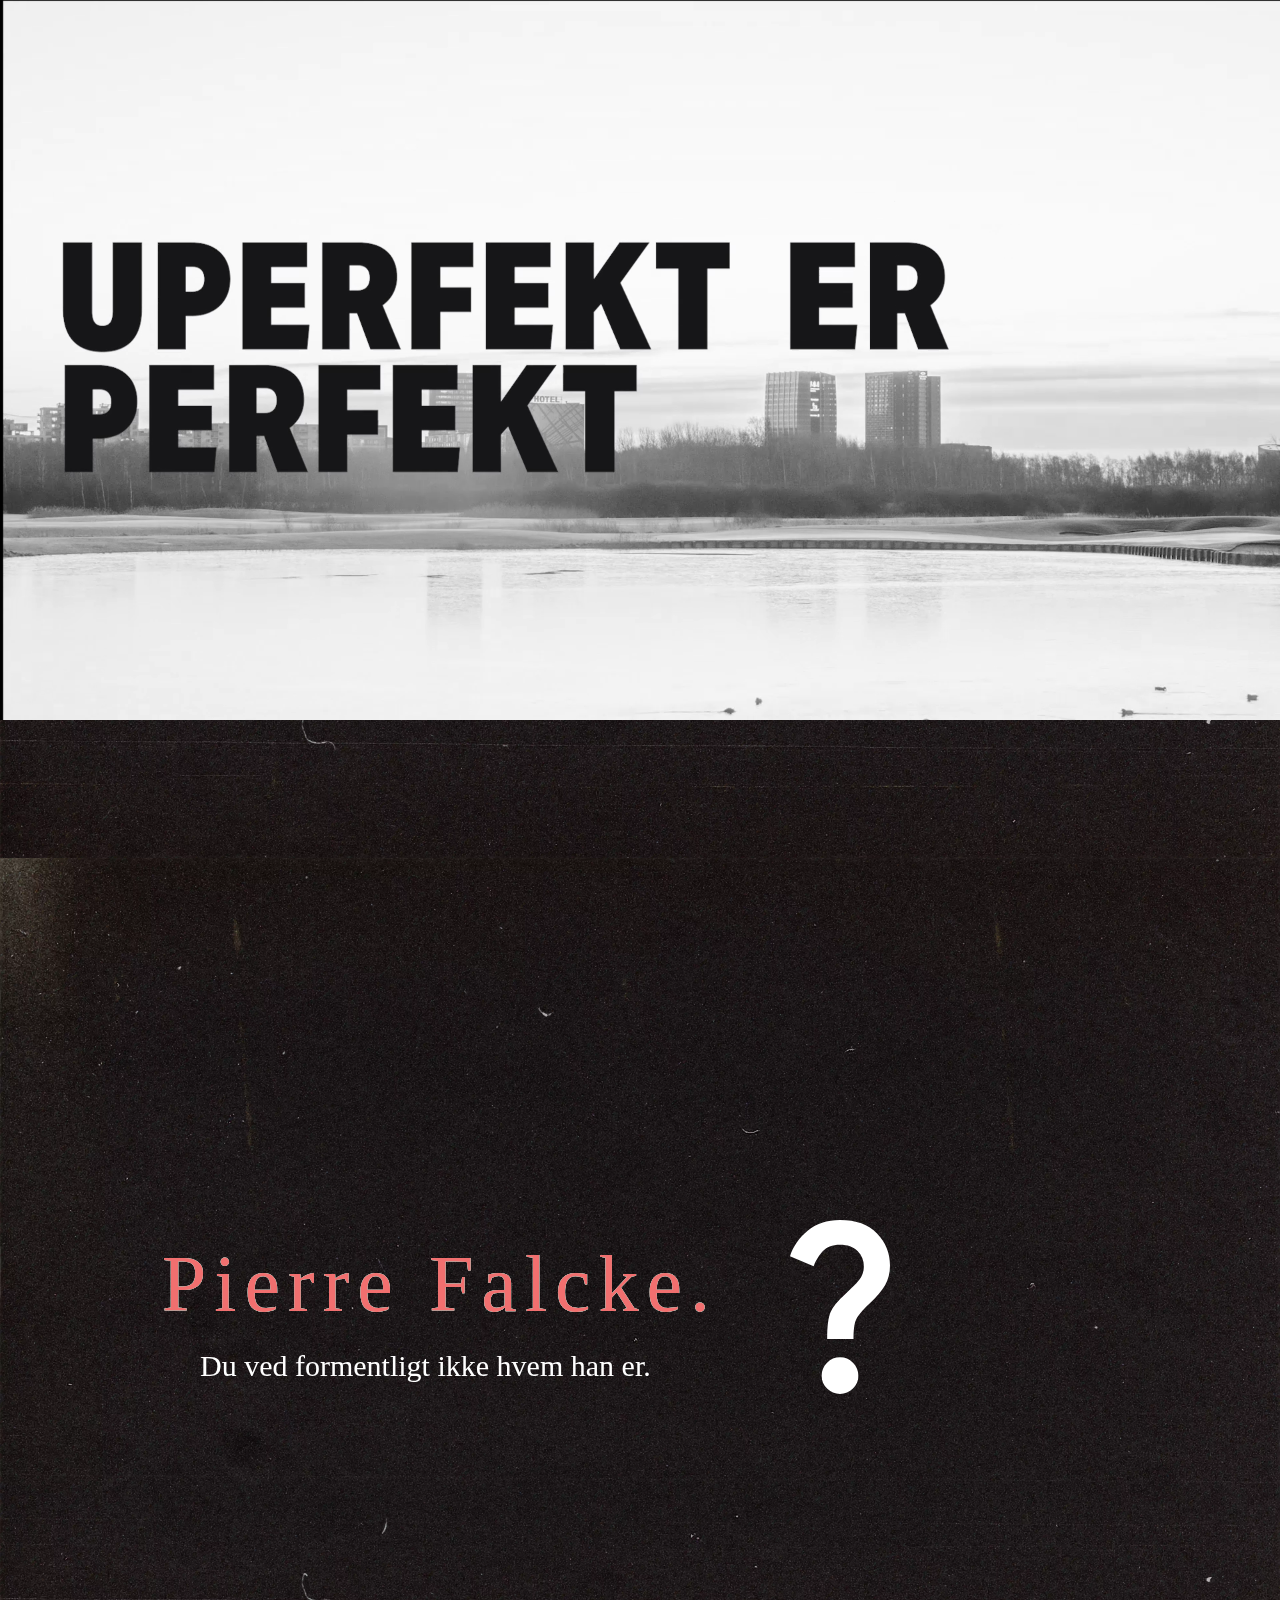
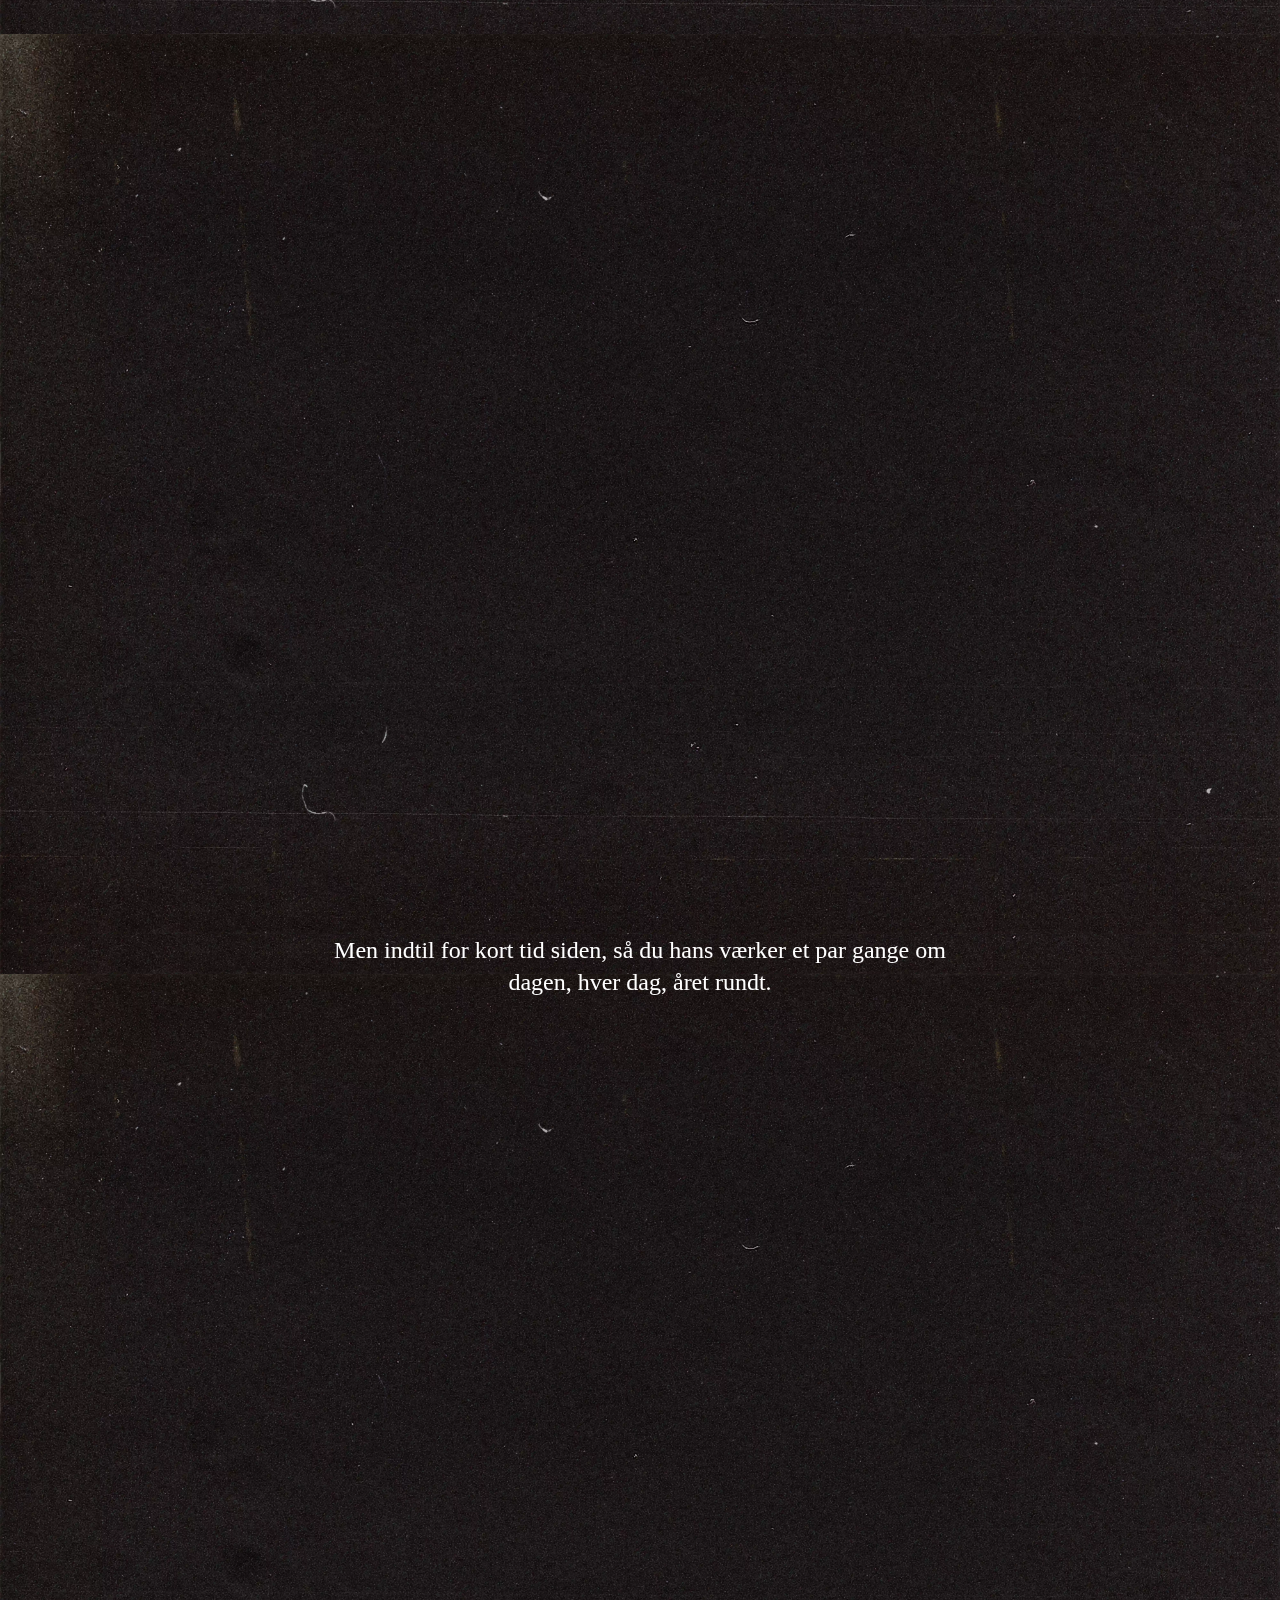
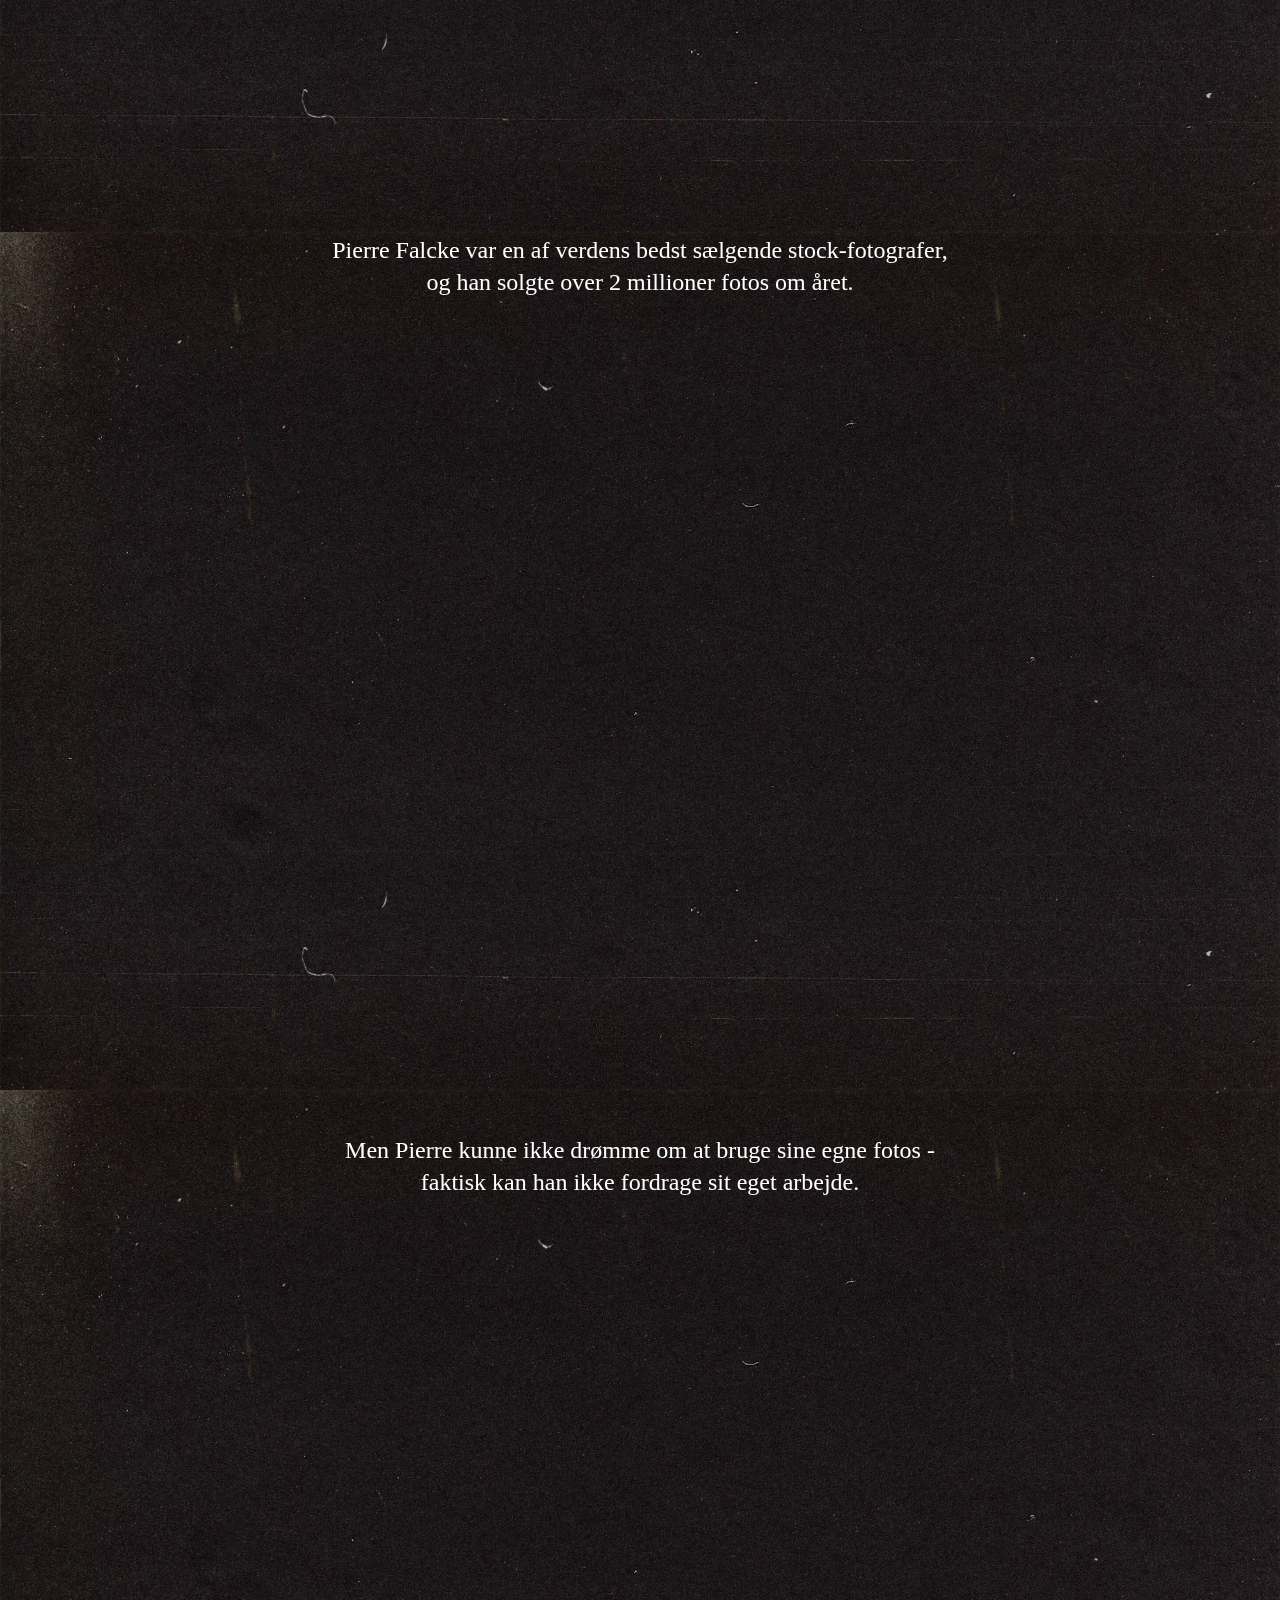
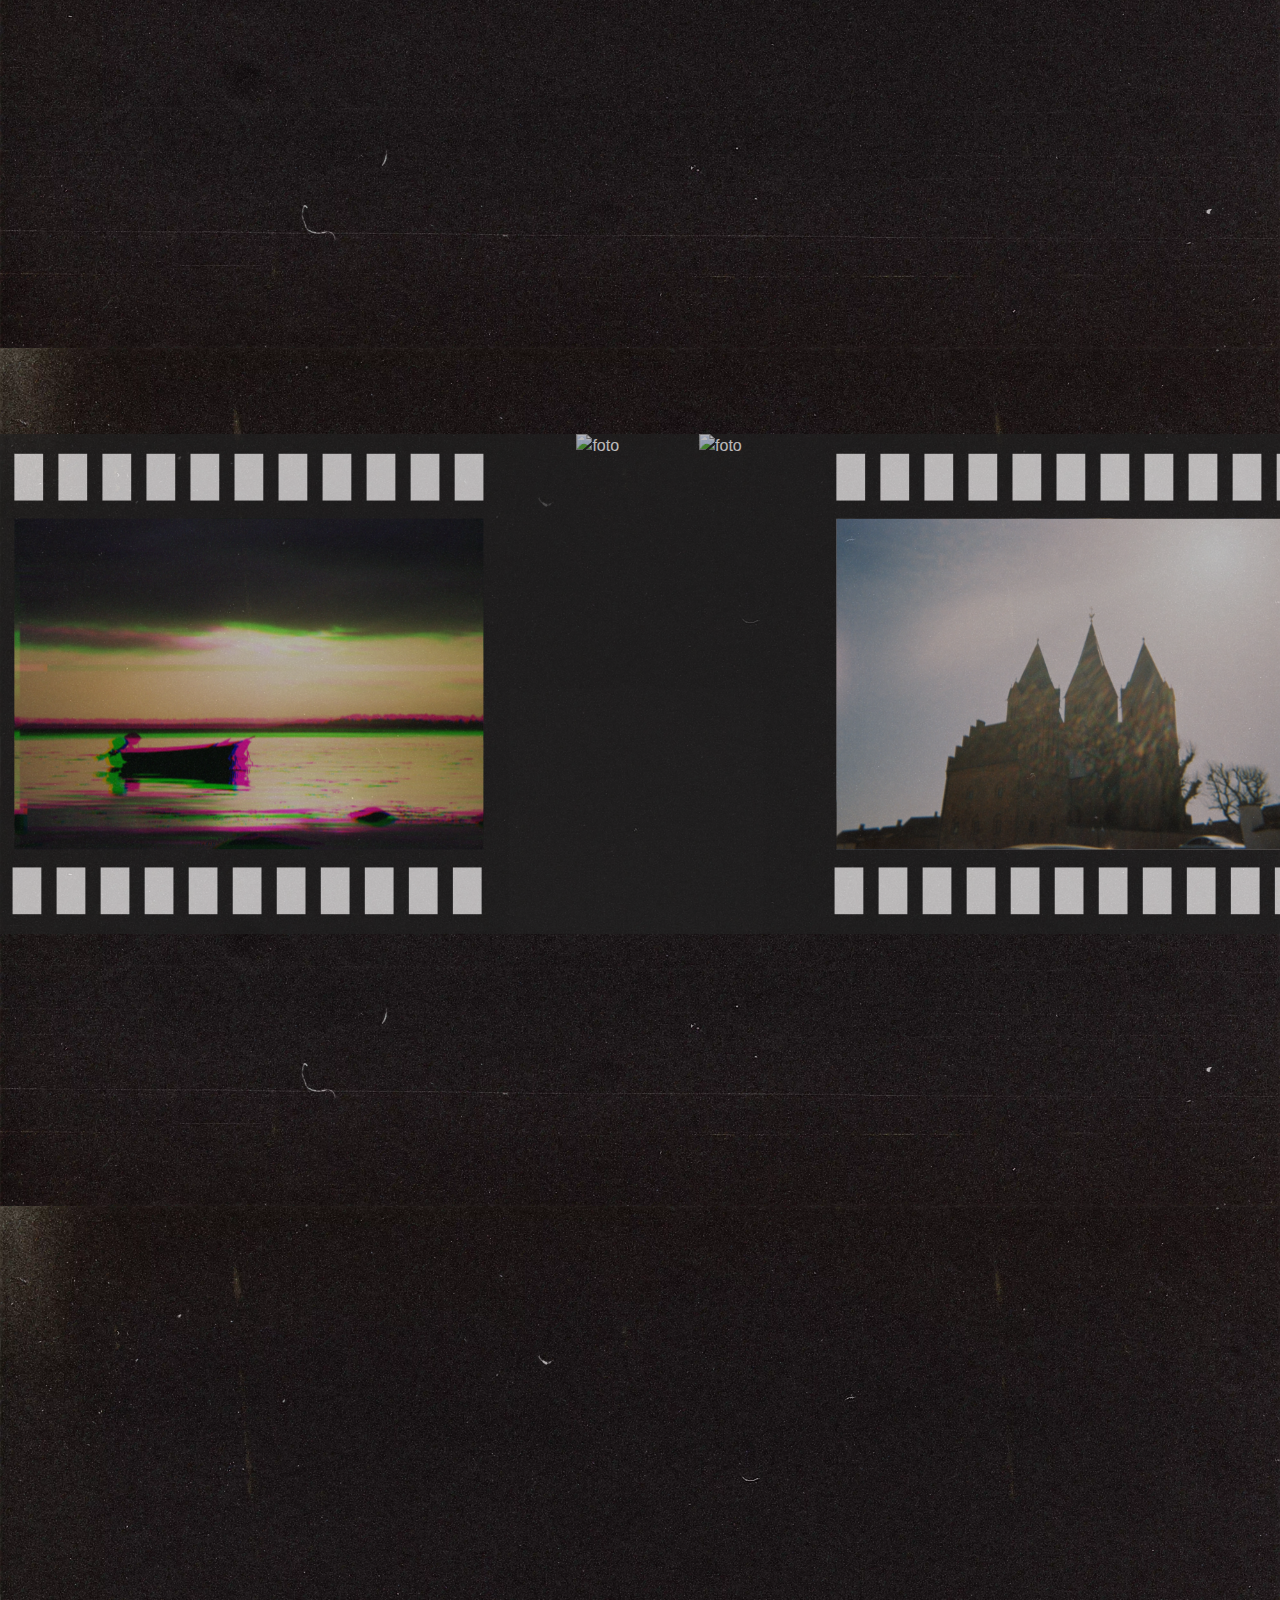
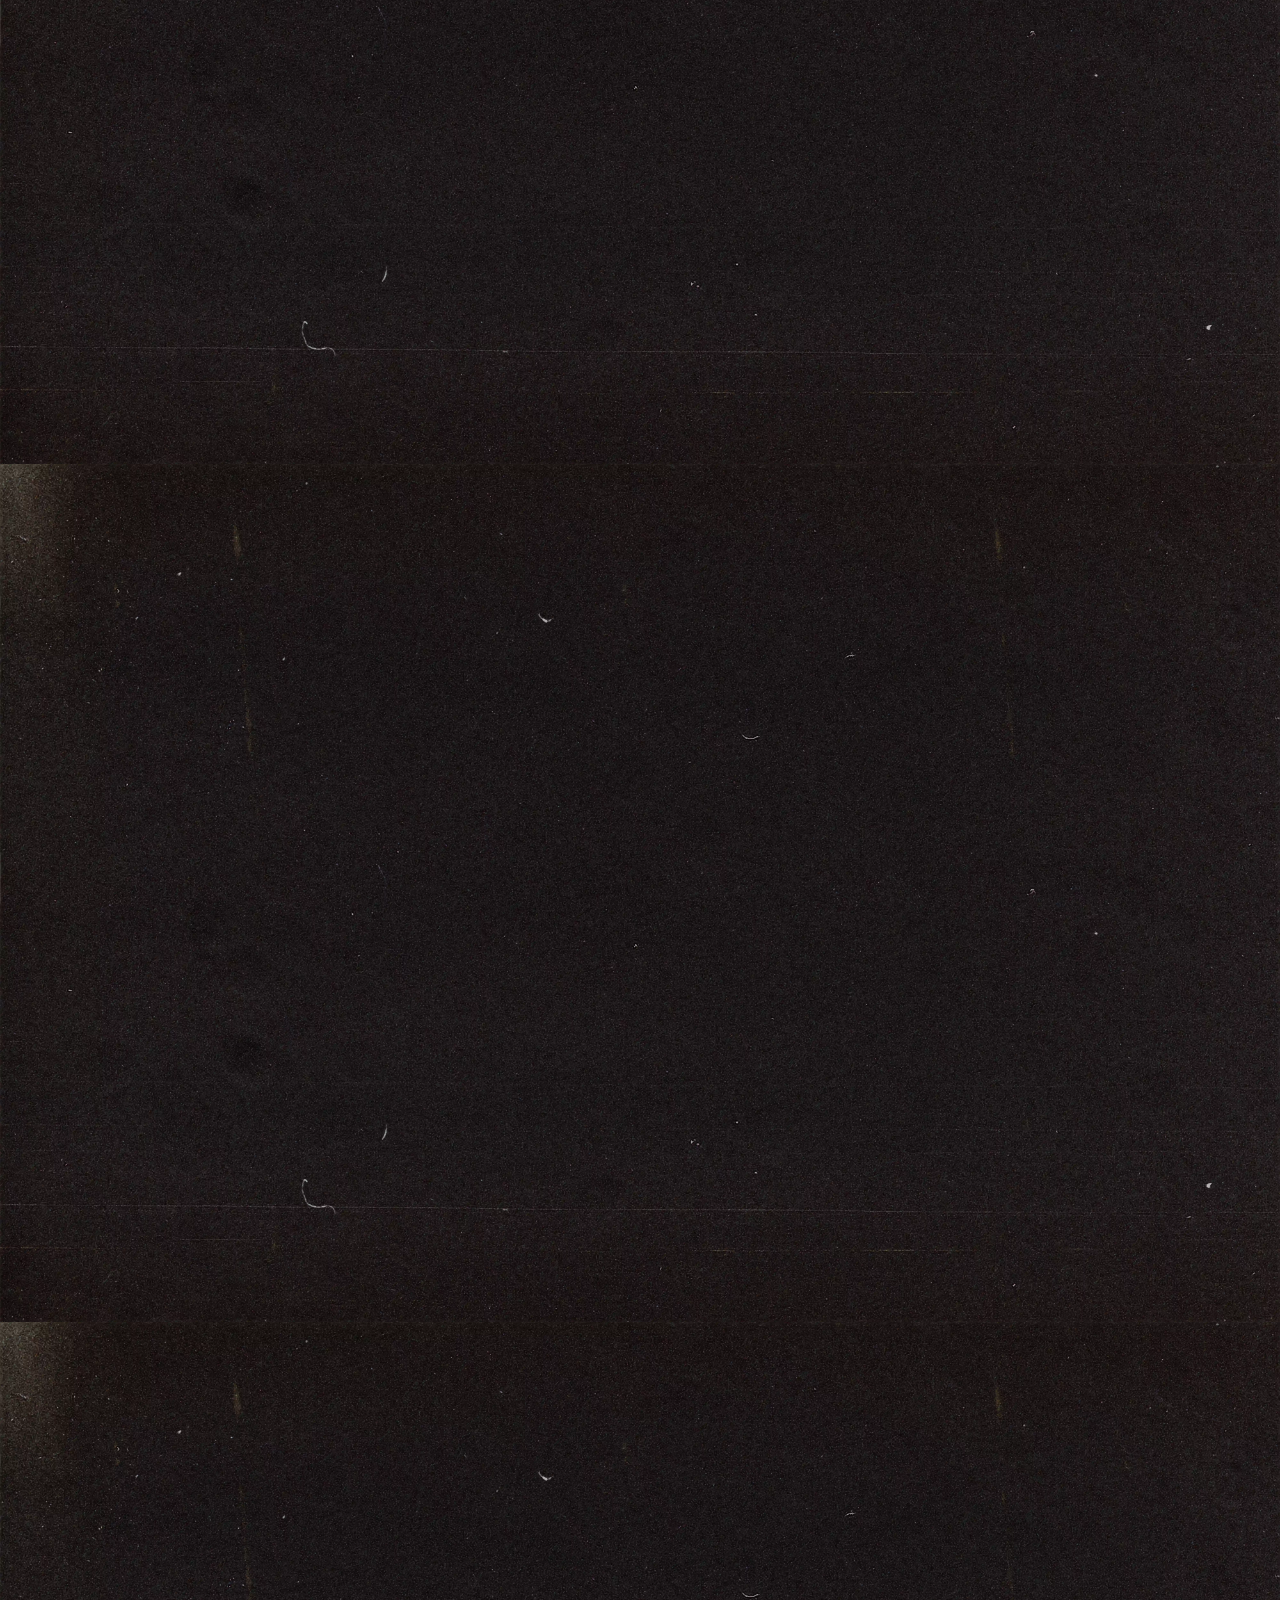
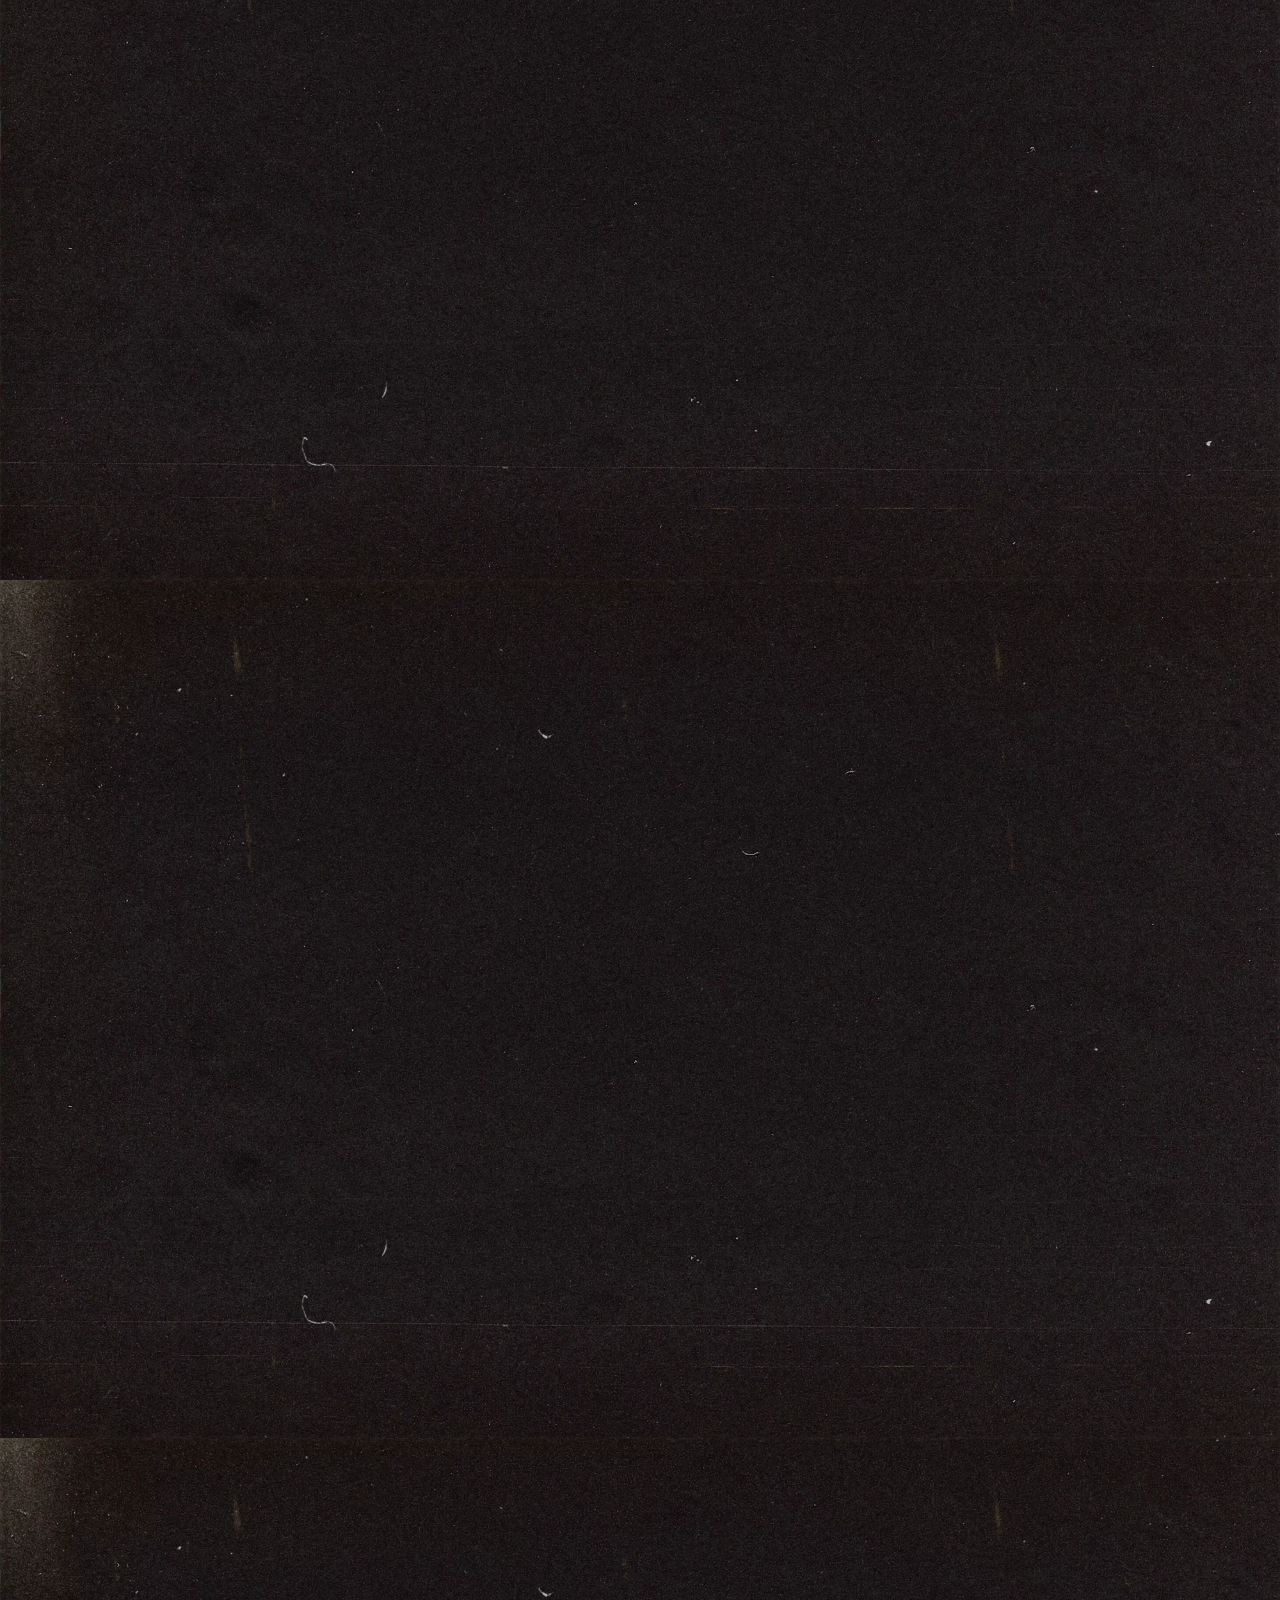
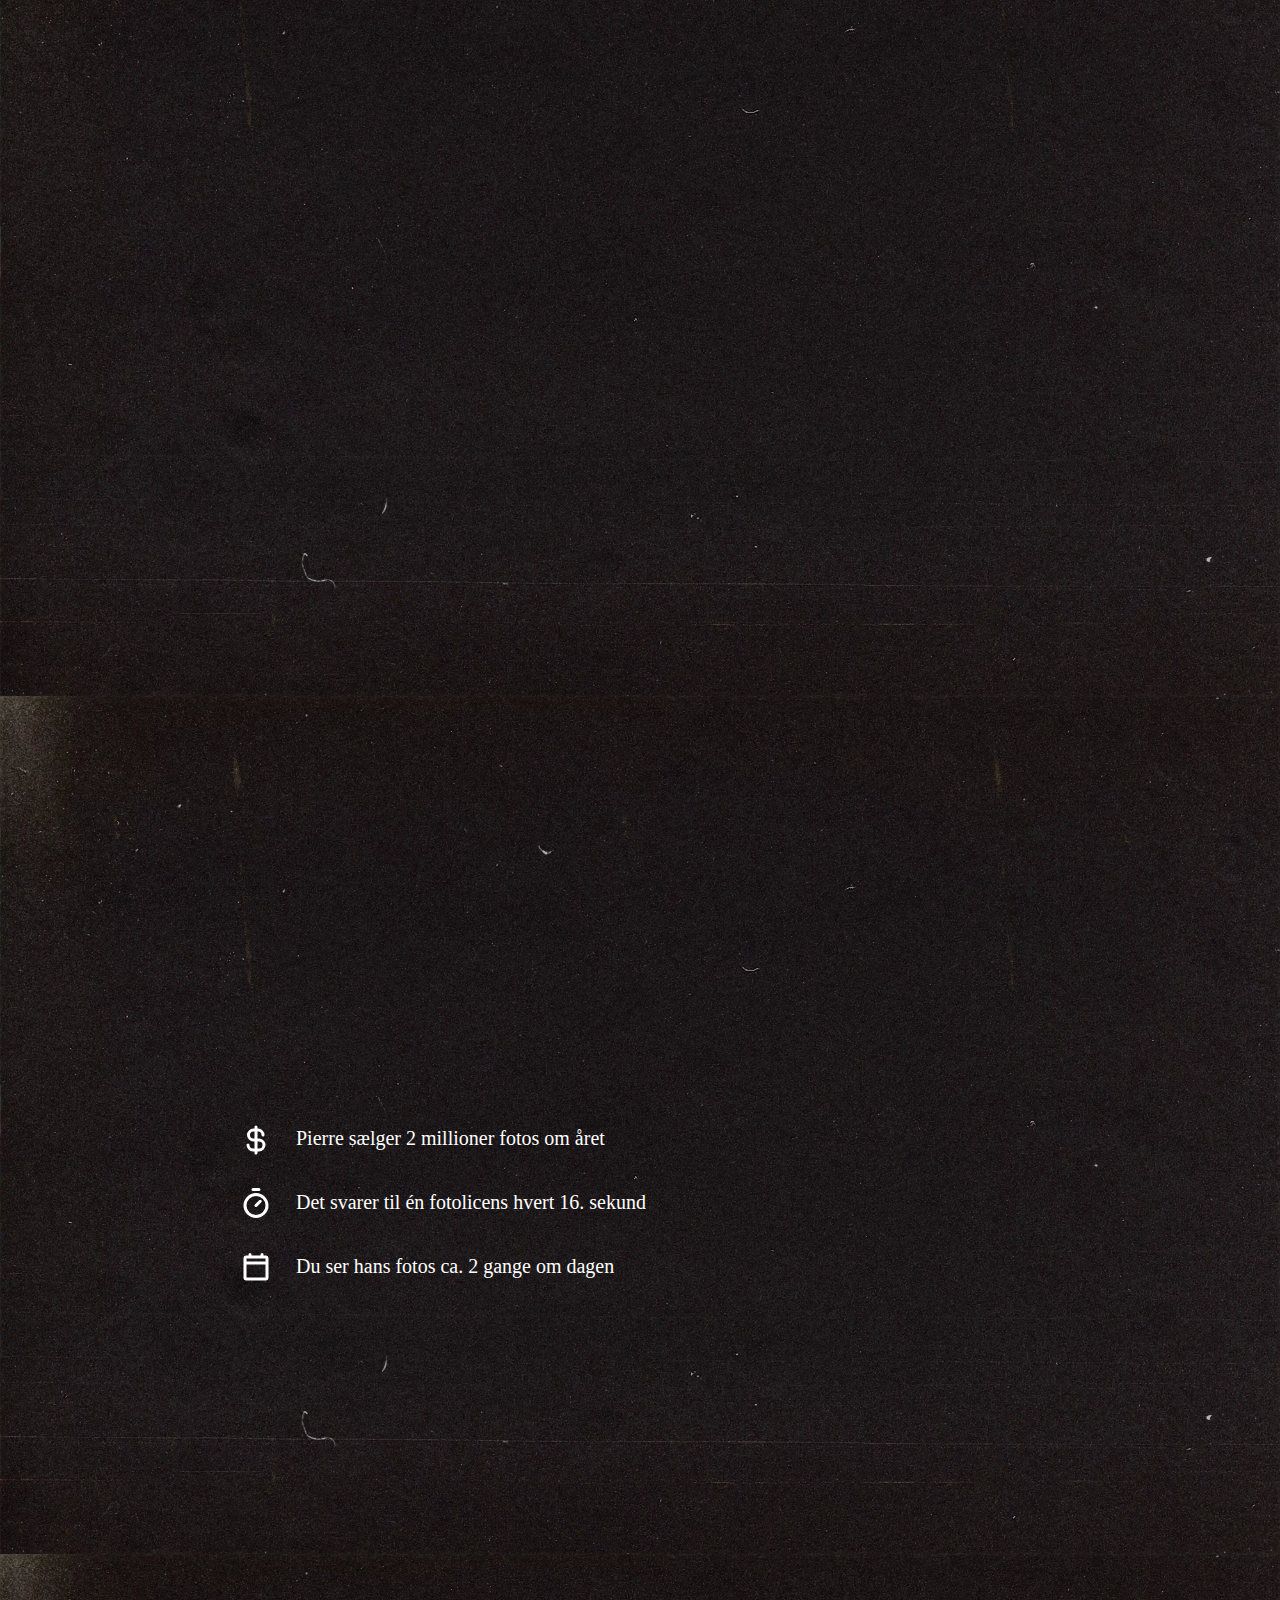
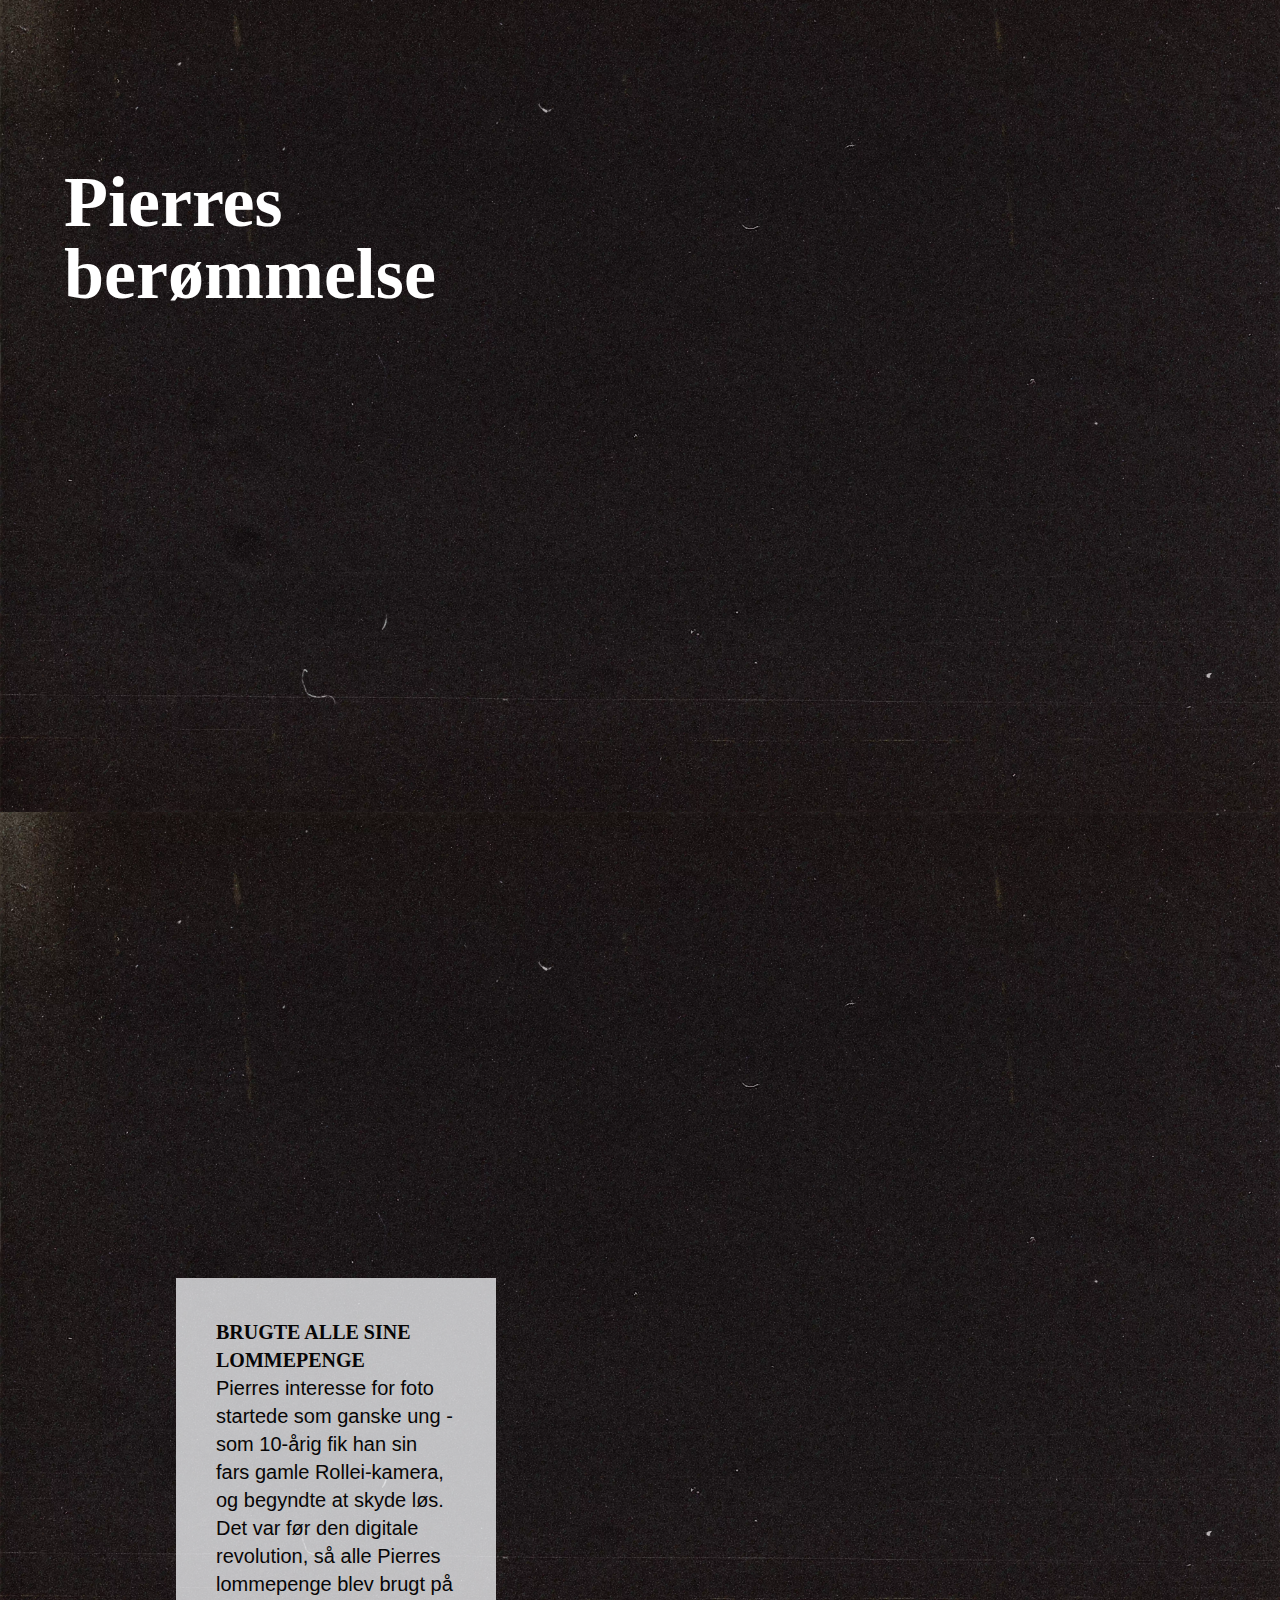
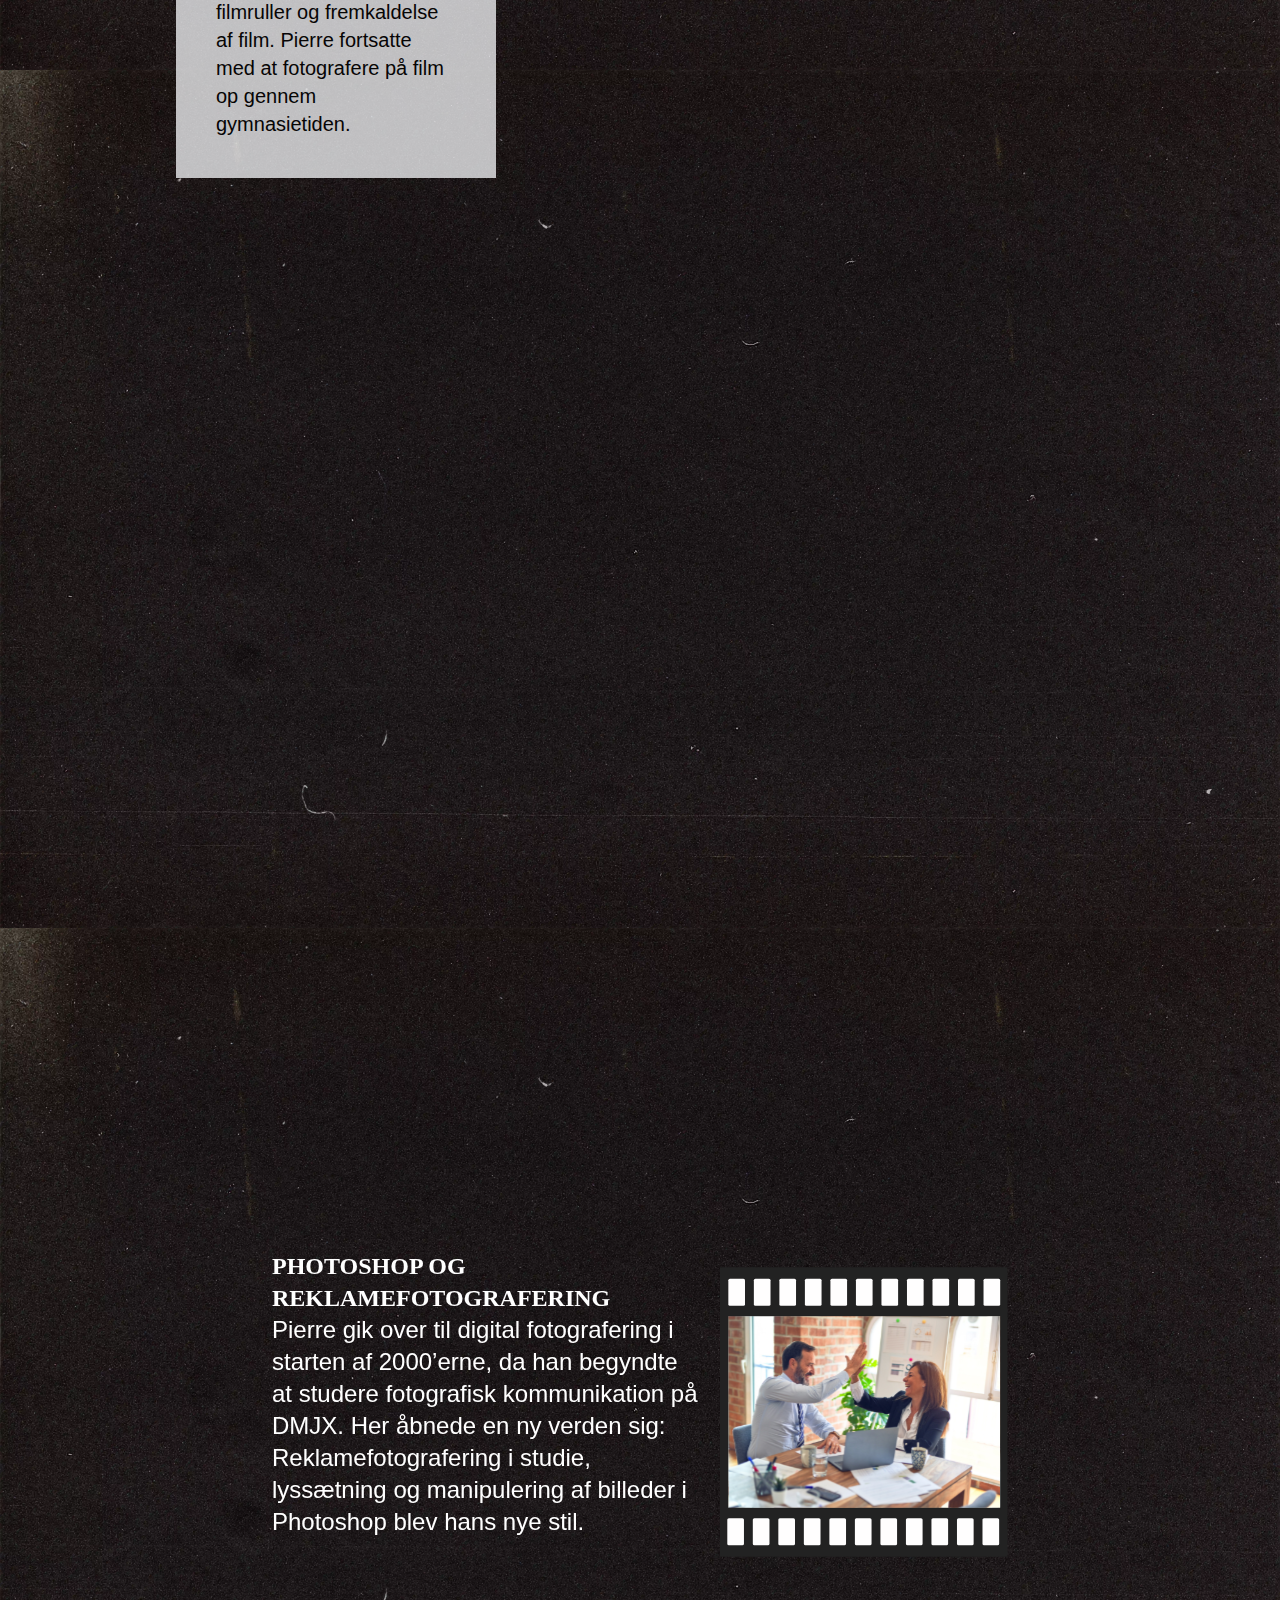
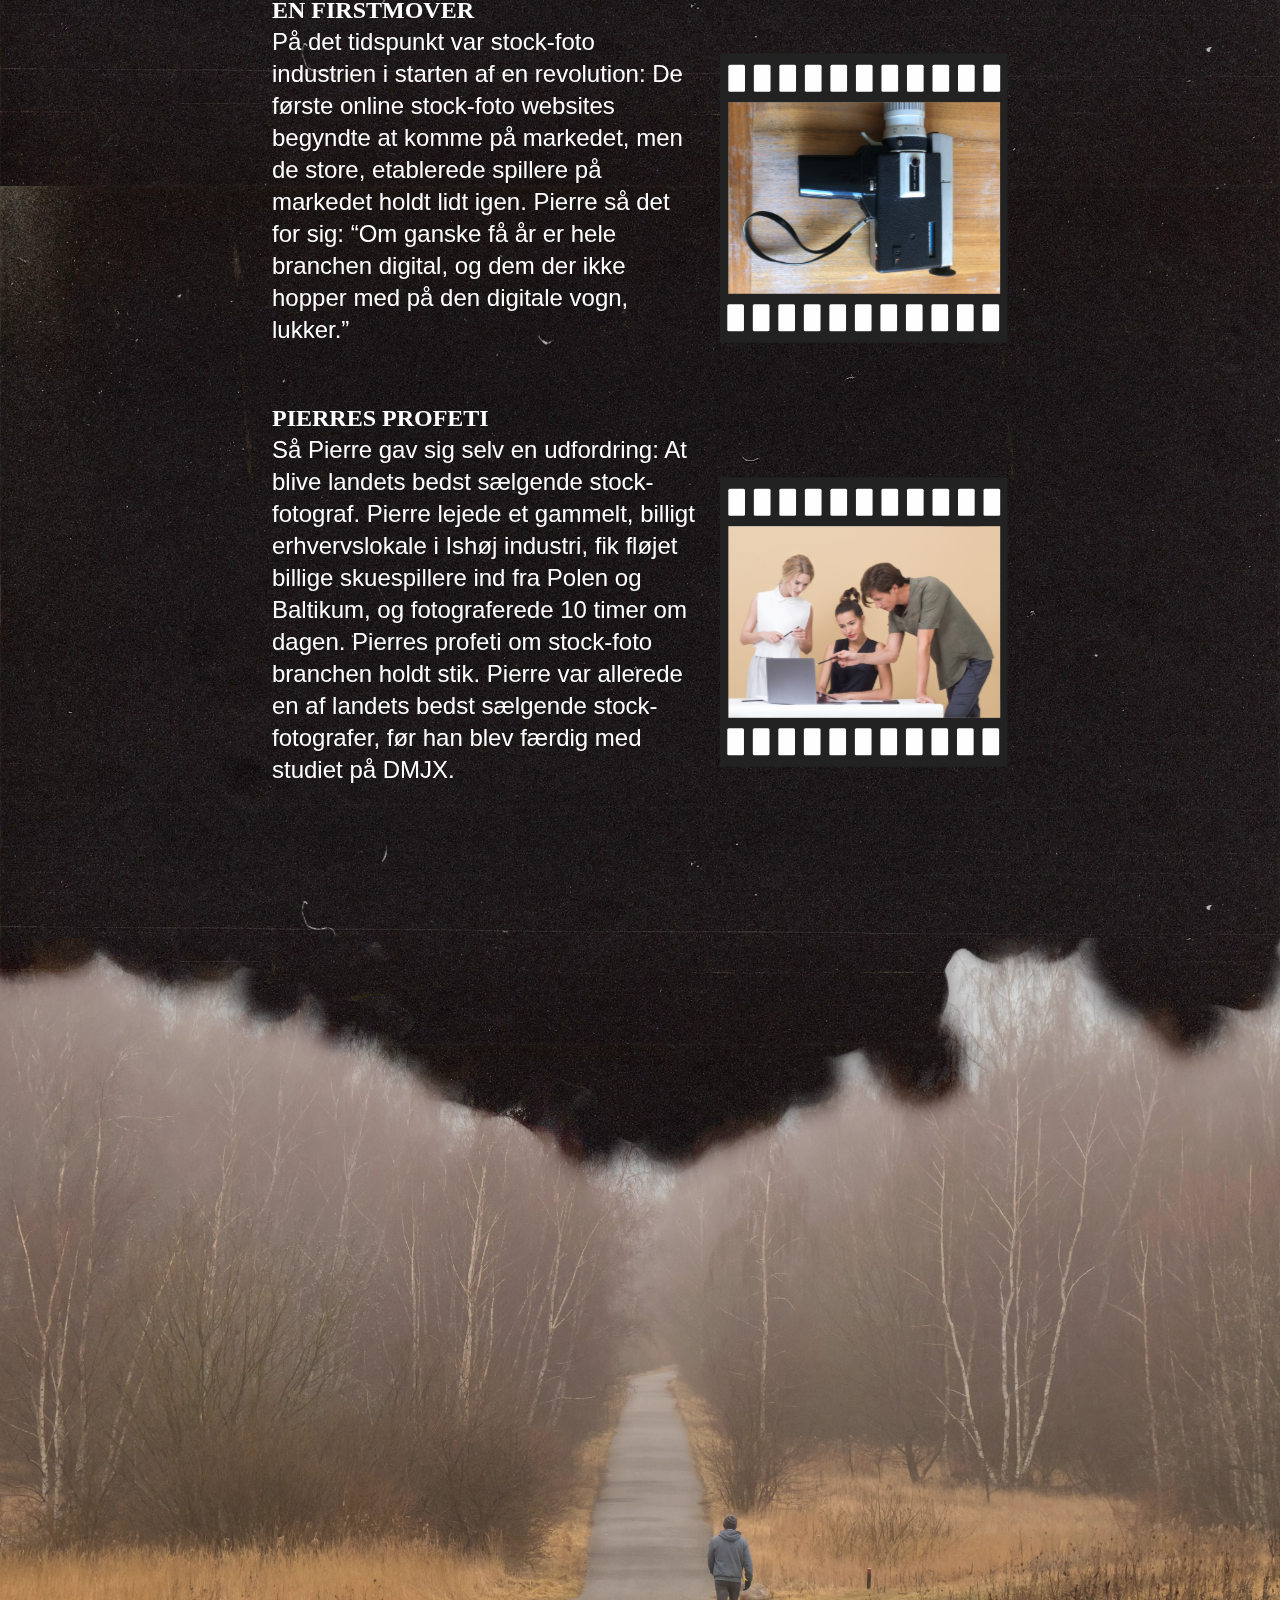
==== commit 4fcb7138: "Updates" ====
--- a/index.html
+++ b/index.html
@@ -6,23 +6,22 @@
     <link rel="stylesheet" href="https://use.typekit.net/zym5dmk.css" />
     <meta name="viewport" content="width=device-width, initial-scale=1.0" />
     <title>Uperfekt er perfekt | Pierre Falcke</title>
-    <script type="module" crossorigin src="./assets/main.633a7a51.js"></script>
-    <link rel="stylesheet" href="./assets/index.b198f797.css">
+    <script type="module" crossorigin src="./assets/main.18836048.js"></script>
+    <link rel="stylesheet" href="./assets/index.2c4ada86.css">
   </head>
   <body class="bg-[url('bg.webp')] bg-contain object-cover text-white">
     <section class="sticky">
       <div class="videocontainer sticky top-0 h-screen w-screen object-cover">
         <video
-          src="./assets/intro_video_1.32f143d1.mp4"
+          src="./assets/intro_start_tekst.652b4ec7.mp4"
           muted
           loop
           playsinline
+          autoplay
           class="w-full"
           id="videofil"
         ></video>
       </div>
-
-      <div class="videoarticle h-[20000px]"></div>
     </section>
 
     <main>
@@ -248,63 +247,63 @@
 
       <section class="py-24 px-8">
         <!-- <img class="sticky top-0 h-screen w-screen" src="bg.webp" alt="bg" /> -->
-<div class="mx:10 md:mx-80 md:flex">
-  <div>
-        <h4
-          class="relative font-display text-2xl md:text-center md:font-bold md:uppercase"
-        >
-          Photoshop og reklamefotografering
-        </h4>
-        <p
-          class="text-md relative pb-14 md:text-center md:text-2xl md:font-light"
-        >
-          Pierre gik over til digital fotografering i starten af 2000’erne, da
-          han begyndte at studere fotografisk kommunikation på DMJX. Her åbnede
-          en ny verden sig: Reklamefotografering i studie, lyssætning og
-          manipulering af billeder i Photoshop blev hans nye stil.
-        </p>
-      </div>
-        <img src="./assets/fotorulle-1.f4578c41.svg" alt="foto1">    
-    </div>
-      <div class="mx:10 md:mx-80 md:flex">
-        <div>
-        <h4
-          class="relative font-display text-2xl md:text-center md:font-bold md:uppercase"
-        >
-          En firstmover
-        </h4>
-        <p
-          class="text-md relative pb-14 md:text-center md:text-2xl md:font-light"
-        >
-          På det tidspunkt var stock-foto industrien i starten af en revolution:
-          De første online stock-foto websites begyndte at komme på markedet,
-          men de store, etablerede spillere på markedet holdt lidt igen. Pierre
-          så det for sig: “Om ganske få år er hele branchen digital, og dem der
-          ikke hopper med på den digitale vogn, lukker.”
-        </p>
-        </div>
-        <img src="./assets/fotorulle.bf6562c2.svg" alt="foto1"> 
-        </div>
-        <div class="mx:10 md:mx-80 md:flex">
+        <div class="mx:10 md:mx-60 md:flex md:gap-5">
           <div>
-          <h4 class="relative font-display text-2xl md:text-center md:font-bold md:uppercase"
-        >
-          Pierres profeti
-        </h4>
-        <p
-          class="text-md relative pb-14 md:text-center md:text-2xl md:font-light"
-        >
-          Så Pierre gav sig selv en udfordring: At blive landets bedst sælgende
-          stock-fotograf. Pierre lejede et gammelt, billigt erhvervslokale i
-          Ishøj industri, fik fløjet billige skuespillere ind fra Polen og
-          Baltikum, og fotograferede 10 timer om dagen. Pierres profeti om
-          stock-foto branchen holdt stik. Pierre var allerede en af landets
-          bedst sælgende stock-fotografer, før han blev færdig med studiet på
-          DMJX.
-        </p>
-      </div>
-      <img src="./assets/fotorulle-2.25605742.svg" alt="foto1">  
-    </div> 
+            <h4
+              class="relative font-display text-2xl md:font-bold md:uppercase"
+            >
+              Photoshop og reklamefotografering
+            </h4>
+            <p class="relative pb-14 text-sm md:text-2xl md:font-light">
+              Pierre gik over til digital fotografering i starten af 2000’erne,
+              da han begyndte at studere fotografisk kommunikation på DMJX. Her
+              åbnede en ny verden sig: Reklamefotografering i studie, lyssætning
+              og manipulering af billeder i Photoshop blev hans nye stil.
+            </p>
+          </div>
+          <img
+            class="bounce-in-top w-72 pb-5"
+            src="./assets/fotorulle-1.f4578c41.svg"
+            alt="foto1"
+          />
+        </div>
+        <div class="mx:10 md:mx-60 md:flex md:gap-5">
+          <div>
+            <h4
+              class="relative font-display text-2xl md:font-bold md:uppercase"
+            >
+              En firstmover
+            </h4>
+            <p class="relative pb-14 text-sm md:text-2xl md:font-light">
+              På det tidspunkt var stock-foto industrien i starten af en
+              revolution: De første online stock-foto websites begyndte at komme
+              på markedet, men de store, etablerede spillere på markedet holdt
+              lidt igen. Pierre så det for sig: “Om ganske få år er hele
+              branchen digital, og dem der ikke hopper med på den digitale vogn,
+              lukker.”
+            </p>
+          </div>
+          <img class="bounce-in-top w-72" src="./assets/fotorulle.bf6562c2.svg" alt="foto1" />
+        </div>
+        <div class="mx:10 md:mx-60 md:flex md:gap-5">
+          <div>
+            <h4
+              class="relative font-display text-2xl md:font-bold md:uppercase"
+            >
+              Pierres profeti
+            </h4>
+            <p class="relative pb-14 text-sm md:text-2xl md:font-light">
+              Så Pierre gav sig selv en udfordring: At blive landets bedst
+              sælgende stock-fotograf. Pierre lejede et gammelt, billigt
+              erhvervslokale i Ishøj industri, fik fløjet billige skuespillere
+              ind fra Polen og Baltikum, og fotograferede 10 timer om dagen.
+              Pierres profeti om stock-foto branchen holdt stik. Pierre var
+              allerede en af landets bedst sælgende stock-fotografer, før han
+              blev færdig med studiet på DMJX.
+            </p>
+          </div>
+          <img class="bounce-in-top w-72" src="./assets/fotorulle-2.25605742.svg" alt="foto1" />
+        </div>
       </section>
 
       <section class="section7">
@@ -342,7 +341,7 @@
               hvor der er et uforudsigeligt element i det at tage billeder.
             </p>
 
-            <p class="relative font-display md:text-center md:text-2xl pt-10">
+            <p class="relative pt-10 font-display md:text-center md:text-2xl">
               Pierre tog det endda så vidt at han ikke kun droppede at tage
               stock-fotos. Han fjernede også alle stock-fotos fra de tjenester,
               han solgte sine fotos hos. Han gik fra at være en god
--- a/assets/index.2c4ada86.css
+++ b/assets/index.2c4ada86.css
@@ -0,0 +1 @@
+*,:before,:after{box-sizing:border-box;border-width:0;border-style:solid;border-color:#e5e7eb}:before,:after{--tw-content: ""}html{line-height:1.5;-webkit-text-size-adjust:100%;-moz-tab-size:4;-o-tab-size:4;tab-size:4;font-family:ui-sans-serif,system-ui,-apple-system,BlinkMacSystemFont,Segoe UI,Roboto,Helvetica Neue,Arial,Noto Sans,sans-serif,"Apple Color Emoji","Segoe UI Emoji",Segoe UI Symbol,"Noto Color Emoji"}body{margin:0;line-height:inherit}hr{height:0;color:inherit;border-top-width:1px}abbr:where([title]){-webkit-text-decoration:underline dotted;text-decoration:underline dotted}h1,h2,h3,h4,h5,h6{font-size:inherit;font-weight:inherit}a{color:inherit;text-decoration:inherit}b,strong{font-weight:bolder}code,kbd,samp,pre{font-family:ui-monospace,SFMono-Regular,Menlo,Monaco,Consolas,Liberation Mono,Courier New,monospace;font-size:1em}small{font-size:80%}sub,sup{font-size:75%;line-height:0;position:relative;vertical-align:baseline}sub{bottom:-.25em}sup{top:-.5em}table{text-indent:0;border-color:inherit;border-collapse:collapse}button,input,optgroup,select,textarea{font-family:inherit;font-size:100%;font-weight:inherit;line-height:inherit;color:inherit;margin:0;padding:0}button,select{text-transform:none}button,[type=button],[type=reset],[type=submit]{-webkit-appearance:button;background-color:transparent;background-image:none}:-moz-focusring{outline:auto}:-moz-ui-invalid{box-shadow:none}progress{vertical-align:baseline}::-webkit-inner-spin-button,::-webkit-outer-spin-button{height:auto}[type=search]{-webkit-appearance:textfield;outline-offset:-2px}::-webkit-search-decoration{-webkit-appearance:none}::-webkit-file-upload-button{-webkit-appearance:button;font:inherit}summary{display:list-item}blockquote,dl,dd,h1,h2,h3,h4,h5,h6,hr,figure,p,pre{margin:0}fieldset{margin:0;padding:0}legend{padding:0}ol,ul,menu{list-style:none;margin:0;padding:0}textarea{resize:vertical}input::-moz-placeholder,textarea::-moz-placeholder{opacity:1;color:#9ca3af}input::placeholder,textarea::placeholder{opacity:1;color:#9ca3af}button,[role=button]{cursor:pointer}:disabled{cursor:default}img,svg,video,canvas,audio,iframe,embed,object{display:block;vertical-align:middle}img,video{max-width:100%;height:auto}[type=text],[type=email],[type=url],[type=password],[type=number],[type=date],[type=datetime-local],[type=month],[type=search],[type=tel],[type=time],[type=week],[multiple],textarea,select{-webkit-appearance:none;-moz-appearance:none;appearance:none;background-color:#fff;border-color:#6b7280;border-width:1px;border-radius:0;padding:.5rem .75rem;font-size:1rem;line-height:1.5rem;--tw-shadow: 0 0 #0000}[type=text]:focus,[type=email]:focus,[type=url]:focus,[type=password]:focus,[type=number]:focus,[type=date]:focus,[type=datetime-local]:focus,[type=month]:focus,[type=search]:focus,[type=tel]:focus,[type=time]:focus,[type=week]:focus,[multiple]:focus,textarea:focus,select:focus{outline:2px solid transparent;outline-offset:2px;--tw-ring-inset: var(--tw-empty, );--tw-ring-offset-width: 0px;--tw-ring-offset-color: #fff;--tw-ring-color: #2563eb;--tw-ring-offset-shadow: var(--tw-ring-inset) 0 0 0 var(--tw-ring-offset-width) var(--tw-ring-offset-color);--tw-ring-shadow: var(--tw-ring-inset) 0 0 0 calc(1px + var(--tw-ring-offset-width)) var(--tw-ring-color);box-shadow:var(--tw-ring-offset-shadow),var(--tw-ring-shadow),var(--tw-shadow);border-color:#2563eb}input::-moz-placeholder,textarea::-moz-placeholder{color:#6b7280;opacity:1}input::placeholder,textarea::placeholder{color:#6b7280;opacity:1}::-webkit-datetime-edit-fields-wrapper{padding:0}::-webkit-date-and-time-value{min-height:1.5em}::-webkit-datetime-edit,::-webkit-datetime-edit-year-field,::-webkit-datetime-edit-month-field,::-webkit-datetime-edit-day-field,::-webkit-datetime-edit-hour-field,::-webkit-datetime-edit-minute-field,::-webkit-datetime-edit-second-field,::-webkit-datetime-edit-millisecond-field,::-webkit-datetime-edit-meridiem-field{padding-top:0;padding-bottom:0}select{background-image:url("data:image/svg+xml,%3csvg xmlns='http://www.w3.org/2000/svg' fill='none' viewBox='0 0 20 20'%3e%3cpath stroke='%236b7280' stroke-linecap='round' stroke-linejoin='round' stroke-width='1.5' d='M6 8l4 4 4-4'/%3e%3c/svg%3e");background-position:right .5rem center;background-repeat:no-repeat;background-size:1.5em 1.5em;padding-right:2.5rem;-webkit-print-color-adjust:exact;color-adjust:exact;print-color-adjust:exact}[multiple]{background-image:initial;background-position:initial;background-repeat:unset;background-size:initial;padding-right:.75rem;-webkit-print-color-adjust:unset;color-adjust:unset;print-color-adjust:unset}[type=checkbox],[type=radio]{-webkit-appearance:none;-moz-appearance:none;appearance:none;padding:0;-webkit-print-color-adjust:exact;color-adjust:exact;print-color-adjust:exact;display:inline-block;vertical-align:middle;background-origin:border-box;-webkit-user-select:none;-moz-user-select:none;user-select:none;flex-shrink:0;height:1rem;width:1rem;color:#2563eb;background-color:#fff;border-color:#6b7280;border-width:1px;--tw-shadow: 0 0 #0000}[type=checkbox]{border-radius:0}[type=radio]{border-radius:100%}[type=checkbox]:focus,[type=radio]:focus{outline:2px solid transparent;outline-offset:2px;--tw-ring-inset: var(--tw-empty, );--tw-ring-offset-width: 2px;--tw-ring-offset-color: #fff;--tw-ring-color: #2563eb;--tw-ring-offset-shadow: var(--tw-ring-inset) 0 0 0 var(--tw-ring-offset-width) var(--tw-ring-offset-color);--tw-ring-shadow: var(--tw-ring-inset) 0 0 0 calc(2px + var(--tw-ring-offset-width)) var(--tw-ring-color);box-shadow:var(--tw-ring-offset-shadow),var(--tw-ring-shadow),var(--tw-shadow)}[type=checkbox]:checked,[type=radio]:checked{border-color:transparent;background-color:currentColor;background-size:100% 100%;background-position:center;background-repeat:no-repeat}[type=checkbox]:checked{background-image:url("data:image/svg+xml,%3csvg viewBox='0 0 16 16' fill='white' xmlns='http://www.w3.org/2000/svg'%3e%3cpath d='M12.207 4.793a1 1 0 010 1.414l-5 5a1 1 0 01-1.414 0l-2-2a1 1 0 011.414-1.414L6.5 9.086l4.293-4.293a1 1 0 011.414 0z'/%3e%3c/svg%3e")}[type=radio]:checked{background-image:url("data:image/svg+xml,%3csvg viewBox='0 0 16 16' fill='white' xmlns='http://www.w3.org/2000/svg'%3e%3ccircle cx='8' cy='8' r='3'/%3e%3c/svg%3e")}[type=checkbox]:checked:hover,[type=checkbox]:checked:focus,[type=radio]:checked:hover,[type=radio]:checked:focus{border-color:transparent;background-color:currentColor}[type=checkbox]:indeterminate{background-image:url("data:image/svg+xml,%3csvg xmlns='http://www.w3.org/2000/svg' fill='none' viewBox='0 0 16 16'%3e%3cpath stroke='white' stroke-linecap='round' stroke-linejoin='round' stroke-width='2' d='M4 8h8'/%3e%3c/svg%3e");border-color:transparent;background-color:currentColor;background-size:100% 100%;background-position:center;background-repeat:no-repeat}[type=checkbox]:indeterminate:hover,[type=checkbox]:indeterminate:focus{border-color:transparent;background-color:currentColor}[type=file]{background:unset;border-color:inherit;border-width:0;border-radius:0;padding:0;font-size:unset;line-height:inherit}[type=file]:focus{outline:1px solid ButtonText;outline:1px auto -webkit-focus-ring-color}html{font-family:aktiv-grotesk,sans-serif}*,:before,:after{--tw-border-spacing-x: 0;--tw-border-spacing-y: 0;--tw-translate-x: 0;--tw-translate-y: 0;--tw-rotate: 0;--tw-skew-x: 0;--tw-skew-y: 0;--tw-scale-x: 1;--tw-scale-y: 1;--tw-pan-x: ;--tw-pan-y: ;--tw-pinch-zoom: ;--tw-scroll-snap-strictness: proximity;--tw-ordinal: ;--tw-slashed-zero: ;--tw-numeric-figure: ;--tw-numeric-spacing: ;--tw-numeric-fraction: ;--tw-ring-inset: ;--tw-ring-offset-width: 0px;--tw-ring-offset-color: #fff;--tw-ring-color: rgb(59 130 246 / .5);--tw-ring-offset-shadow: 0 0 #0000;--tw-ring-shadow: 0 0 #0000;--tw-shadow: 0 0 #0000;--tw-shadow-colored: 0 0 #0000;--tw-blur: ;--tw-brightness: ;--tw-contrast: ;--tw-grayscale: ;--tw-hue-rotate: ;--tw-invert: ;--tw-saturate: ;--tw-sepia: ;--tw-drop-shadow: ;--tw-backdrop-blur: ;--tw-backdrop-brightness: ;--tw-backdrop-contrast: ;--tw-backdrop-grayscale: ;--tw-backdrop-hue-rotate: ;--tw-backdrop-invert: ;--tw-backdrop-opacity: ;--tw-backdrop-saturate: ;--tw-backdrop-sepia: }::-webkit-backdrop{--tw-border-spacing-x: 0;--tw-border-spacing-y: 0;--tw-translate-x: 0;--tw-translate-y: 0;--tw-rotate: 0;--tw-skew-x: 0;--tw-skew-y: 0;--tw-scale-x: 1;--tw-scale-y: 1;--tw-pan-x: ;--tw-pan-y: ;--tw-pinch-zoom: ;--tw-scroll-snap-strictness: proximity;--tw-ordinal: ;--tw-slashed-zero: ;--tw-numeric-figure: ;--tw-numeric-spacing: ;--tw-numeric-fraction: ;--tw-ring-inset: ;--tw-ring-offset-width: 0px;--tw-ring-offset-color: #fff;--tw-ring-color: rgb(59 130 246 / .5);--tw-ring-offset-shadow: 0 0 #0000;--tw-ring-shadow: 0 0 #0000;--tw-shadow: 0 0 #0000;--tw-shadow-colored: 0 0 #0000;--tw-blur: ;--tw-brightness: ;--tw-contrast: ;--tw-grayscale: ;--tw-hue-rotate: ;--tw-invert: ;--tw-saturate: ;--tw-sepia: ;--tw-drop-shadow: ;--tw-backdrop-blur: ;--tw-backdrop-brightness: ;--tw-backdrop-contrast: ;--tw-backdrop-grayscale: ;--tw-backdrop-hue-rotate: ;--tw-backdrop-invert: ;--tw-backdrop-opacity: ;--tw-backdrop-saturate: ;--tw-backdrop-sepia: }::backdrop{--tw-border-spacing-x: 0;--tw-border-spacing-y: 0;--tw-translate-x: 0;--tw-translate-y: 0;--tw-rotate: 0;--tw-skew-x: 0;--tw-skew-y: 0;--tw-scale-x: 1;--tw-scale-y: 1;--tw-pan-x: ;--tw-pan-y: ;--tw-pinch-zoom: ;--tw-scroll-snap-strictness: proximity;--tw-ordinal: ;--tw-slashed-zero: ;--tw-numeric-figure: ;--tw-numeric-spacing: ;--tw-numeric-fraction: ;--tw-ring-inset: ;--tw-ring-offset-width: 0px;--tw-ring-offset-color: #fff;--tw-ring-color: rgb(59 130 246 / .5);--tw-ring-offset-shadow: 0 0 #0000;--tw-ring-shadow: 0 0 #0000;--tw-shadow: 0 0 #0000;--tw-shadow-colored: 0 0 #0000;--tw-blur: ;--tw-brightness: ;--tw-contrast: ;--tw-grayscale: ;--tw-hue-rotate: ;--tw-invert: ;--tw-saturate: ;--tw-sepia: ;--tw-drop-shadow: ;--tw-backdrop-blur: ;--tw-backdrop-brightness: ;--tw-backdrop-contrast: ;--tw-backdrop-grayscale: ;--tw-backdrop-hue-rotate: ;--tw-backdrop-invert: ;--tw-backdrop-opacity: ;--tw-backdrop-saturate: ;--tw-backdrop-sepia: }.container{width:100%}@media (min-width: 640px){.container{max-width:640px}}@media (min-width: 768px){.container{max-width:768px}}@media (min-width: 1024px){.container{max-width:1024px}}@media (min-width: 1280px){.container{max-width:1280px}}@media (min-width: 1536px){.container{max-width:1536px}}.fixed{position:fixed}.relative{position:relative}.sticky{position:-webkit-sticky;position:sticky}.top-0{top:0px}.top-28{top:7rem}.top-32{top:8rem}.top-40{top:10rem}.left-0{left:0px}.right-0{right:0px}.mx-10{margin-left:2.5rem;margin-right:2.5rem}.mx-auto{margin-left:auto;margin-right:auto}.mb-10{margin-bottom:2.5rem}.ml-40{margin-left:10rem}.flex{display:flex}.hidden{display:none}.h-screen{height:100vh}.h-\[200vw\]{height:200vw}.h-\[400px\]{height:400px}.h-fit{height:-webkit-fit-content;height:-moz-fit-content;height:fit-content}.h-auto{height:auto}.h-96{height:24rem}.h-full{height:100%}.h-\[20000px\]{height:20000px}.h-3{height:.75rem}.h-2{height:.5rem}.w-screen{width:100vw}.w-full{width:100%}.w-1\/4{width:25%}.w-5{width:1.25rem}.w-6{width:1.5rem}.w-\[50vw\]{width:50vw}.w-72{width:18rem}.flex-auto{flex:1 1 auto}.flex-shrink-0{flex-shrink:0}.flex-grow-0{flex-grow:0}.origin-top-left{transform-origin:top left}.transform{transform:translate(var(--tw-translate-x),var(--tw-translate-y)) rotate(var(--tw-rotate)) skew(var(--tw-skew-x)) skewY(var(--tw-skew-y)) scaleX(var(--tw-scale-x)) scaleY(var(--tw-scale-y))}.list-none{list-style-type:none}.flex-col{flex-direction:column}.place-content-center{place-content:center}.items-start{align-items:flex-start}.items-center{align-items:center}.justify-center{justify-content:center}.justify-around{justify-content:space-around}.justify-items-center{justify-items:center}.gap-8{gap:2rem}.gap-\[5rem\]{gap:5rem}.gap-6{gap:1.5rem}.overflow-hidden{overflow:hidden}.overflow-clip{overflow:clip}.whitespace-normal{white-space:normal}.bg-\[\#222222\]{--tw-bg-opacity: 1;background-color:rgb(34 34 34 / var(--tw-bg-opacity))}.bg-slate-50{--tw-bg-opacity: 1;background-color:rgb(248 250 252 / var(--tw-bg-opacity))}.bg-green{--tw-bg-opacity: 1;background-color:rgb(118 217 48 / var(--tw-bg-opacity))}.bg-pink{--tw-bg-opacity: 1;background-color:rgb(242 15 182 / var(--tw-bg-opacity))}.bg-\[url\(\'bg\.webp\'\)\]{background-image:url(./bg.07e72c7e.webp)}.bg-contain{background-size:contain}.object-cover{-o-object-fit:cover;object-fit:cover}.p-10{padding:2.5rem}.px-0{padding-left:0;padding-right:0}.py-24{padding-top:6rem;padding-bottom:6rem}.px-8{padding-left:2rem;padding-right:2rem}.pl-52{padding-left:13rem}.pl-2{padding-left:.5rem}.pl-\[2\.5rem\;\]{padding-left:2.5rem}.pt-28{padding-top:7rem}.pb-8{padding-bottom:2rem}.pb-14{padding-bottom:3.5rem}.pb-5{padding-bottom:1.25rem}.pt-10{padding-top:2.5rem}.pb-20{padding-bottom:5rem}.text-left{text-align:left}.text-center{text-align:center}.font-display{font-family:aktiv-grotesk-extended}.text-3xl{font-size:1.875rem;line-height:2.25rem}.text-5xl{font-size:3rem;line-height:1}.text-2xl{font-size:1.5rem;line-height:2rem}.text-xl{font-size:1.25rem;line-height:1.75rem}.text-sm{font-size:.875rem;line-height:1.25rem}.font-light{font-weight:300}.font-extrabold{font-weight:800}.font-bold{font-weight:700}.uppercase{text-transform:uppercase}.leading-loose{line-height:2}.text-white{--tw-text-opacity: 1;color:rgb(255 255 255 / var(--tw-text-opacity))}.text-black{--tw-text-opacity: 1;color:rgb(0 0 0 / var(--tw-text-opacity))}.opacity-70{opacity:.7}.opacity-75{opacity:.75}.parallax{background-image:url(img/sektion_bg.webp);height:100%;background-attachment:fixed;background-position:center;background-repeat:no-repeat;background-size:cover}.qm{display:none}.qm.scale-in-center{display:block}.qm1{position:absolute;bottom:-53px;left:450px}.qm2{position:absolute;top:20px;right:400px}.qm3{position:absolute;bottom:270px;right:400px}.qm4{position:absolute;bottom:224px;left:262px}.qm5{position:absolute;bottom:300px;right:200px}.qm6{position:absolute;bottom:150px;right:100px}.qm7{position:absolute;top:224px;right:160px}.scale-in-center{-webkit-animation:scale-in-center .5s cubic-bezier(.25,.46,.45,.94) .5s both;animation:scale-in-center .5s cubic-bezier(.25,.46,.45,.94) .5s both}body{background-color:#333}#container{width:70vw;margin:5vw auto}h1{text-align:center;color:#fff;font-size:5em;letter-spacing:8px;font-weight:400;margin:0;line-height:0;-webkit-animation:glitch1 2.5s infinite;animation:glitch1 2.5s infinite}h1:nth-child(2){color:#67f3da;-webkit-animation:glitch2 2.5s infinite;animation:glitch2 2.5s infinite}h1:nth-child(3){color:#f16f6f;-webkit-animation:glitch3 2.5s infinite;animation:glitch3 2.5s infinite}.bounce-in-top{-webkit-animation:bounce-in-top 1.1s both;animation:bounce-in-top 1.1s both}@-webkit-keyframes bounce-in-top{0%{transform:translateY(-500px);-webkit-animation-timing-function:ease-in;animation-timing-function:ease-in;opacity:0}38%{transform:translateY(0);-webkit-animation-timing-function:ease-out;animation-timing-function:ease-out;opacity:1}55%{transform:translateY(-65px);-webkit-animation-timing-function:ease-in;animation-timing-function:ease-in}72%{transform:translateY(0);-webkit-animation-timing-function:ease-out;animation-timing-function:ease-out}81%{transform:translateY(-28px);-webkit-animation-timing-function:ease-in;animation-timing-function:ease-in}90%{transform:translateY(0);-webkit-animation-timing-function:ease-out;animation-timing-function:ease-out}95%{transform:translateY(-8px);-webkit-animation-timing-function:ease-in;animation-timing-function:ease-in}to{transform:translateY(0);-webkit-animation-timing-function:ease-out;animation-timing-function:ease-out}}@keyframes bounce-in-top{0%{transform:translateY(-500px);-webkit-animation-timing-function:ease-in;animation-timing-function:ease-in;opacity:0}38%{transform:translateY(0);-webkit-animation-timing-function:ease-out;animation-timing-function:ease-out;opacity:1}55%{transform:translateY(-65px);-webkit-animation-timing-function:ease-in;animation-timing-function:ease-in}72%{transform:translateY(0);-webkit-animation-timing-function:ease-out;animation-timing-function:ease-out}81%{transform:translateY(-28px);-webkit-animation-timing-function:ease-in;animation-timing-function:ease-in}90%{transform:translateY(0);-webkit-animation-timing-function:ease-out;animation-timing-function:ease-out}95%{transform:translateY(-8px);-webkit-animation-timing-function:ease-in;animation-timing-function:ease-in}to{transform:translateY(0);-webkit-animation-timing-function:ease-out;animation-timing-function:ease-out}}@-webkit-keyframes glitch1{0%{transform:none;opacity:1}7%{transform:skew(-.5deg,-.9deg);opacity:.75}10%{transform:none;opacity:1}27%{transform:none;opacity:1}30%{transform:skew(.8deg,-.1deg);opacity:.75}35%{transform:none;opacity:1}52%{transform:none;opacity:1}55%{transform:skew(-1deg,.2deg);opacity:.75}50%{transform:none;opacity:1}72%{transform:none;opacity:1}75%{transform:skew(.4deg,1deg);opacity:.75}80%{transform:none;opacity:1}to{transform:none;opacity:1}}@keyframes glitch1{0%{transform:none;opacity:1}7%{transform:skew(-.5deg,-.9deg);opacity:.75}10%{transform:none;opacity:1}27%{transform:none;opacity:1}30%{transform:skew(.8deg,-.1deg);opacity:.75}35%{transform:none;opacity:1}52%{transform:none;opacity:1}55%{transform:skew(-1deg,.2deg);opacity:.75}50%{transform:none;opacity:1}72%{transform:none;opacity:1}75%{transform:skew(.4deg,1deg);opacity:.75}80%{transform:none;opacity:1}to{transform:none;opacity:1}}@-webkit-keyframes glitch2{0%{transform:none;opacity:.25}7%{transform:translate(-2px,-3px);opacity:.5}10%{transform:none;opacity:.25}27%{transform:none;opacity:.25}30%{transform:translate(-5px,-2px);opacity:.5}35%{transform:none;opacity:.25}52%{transform:none;opacity:.25}55%{transform:translate(-5px,-1px);opacity:.5}50%{transform:none;opacity:.25}72%{transform:none;opacity:.25}75%{transform:translate(-2px,-6px);opacity:.5}80%{transform:none;opacity:.25}to{transform:none;opacity:.25}}@keyframes glitch2{0%{transform:none;opacity:.25}7%{transform:translate(-2px,-3px);opacity:.5}10%{transform:none;opacity:.25}27%{transform:none;opacity:.25}30%{transform:translate(-5px,-2px);opacity:.5}35%{transform:none;opacity:.25}52%{transform:none;opacity:.25}55%{transform:translate(-5px,-1px);opacity:.5}50%{transform:none;opacity:.25}72%{transform:none;opacity:.25}75%{transform:translate(-2px,-6px);opacity:.5}80%{transform:none;opacity:.25}to{transform:none;opacity:.25}}@-webkit-keyframes glitch3{0%{transform:none;opacity:.25}7%{transform:translate(2px,3px);opacity:.5}10%{transform:none;opacity:.25}27%{transform:none;opacity:.25}30%{transform:translate(5px,2px);opacity:.5}35%{transform:none;opacity:.25}52%{transform:none;opacity:.25}55%{transform:translate(5px,1px);opacity:.5}50%{transform:none;opacity:.25}72%{transform:none;opacity:.25}75%{transform:translate(2px,6px);opacity:.5}80%{transform:none;opacity:.25}to{transform:none;opacity:.25}}@keyframes glitch3{0%{transform:none;opacity:.25}7%{transform:translate(2px,3px);opacity:.5}10%{transform:none;opacity:.25}27%{transform:none;opacity:.25}30%{transform:translate(5px,2px);opacity:.5}35%{transform:none;opacity:.25}52%{transform:none;opacity:.25}55%{transform:translate(5px,1px);opacity:.5}50%{transform:none;opacity:.25}72%{transform:none;opacity:.25}75%{transform:translate(2px,6px);opacity:.5}80%{transform:none;opacity:.25}to{transform:none;opacity:.25}}@-webkit-keyframes scale-in-center{0%{transform:scale(0);opacity:1}to{transform:scale(1);opacity:1}}@keyframes scale-in-center{0%{transform:scale(0);opacity:1}to{transform:scale(1);opacity:1}}@media (min-width: 768px){.md\:top-0{top:0px}.md\:col-start-1{grid-column-start:1}.md\:m-60{margin:15rem}.md\:mx-80{margin-left:20rem;margin-right:20rem}.md\:mx-60{margin-left:15rem;margin-right:15rem}.md\:mt-80{margin-top:20rem}.md\:ml-60{margin-left:15rem}.md\:ml-44{margin-left:11rem}.md\:mt-48{margin-top:12rem}.md\:block{display:block}.md\:flex{display:flex}.md\:grid{display:grid}.md\:hidden{display:none}.md\:h-\[400vw\]{height:400vw}.md\:h-\[500px\]{height:500px}.md\:h-\[300vh\]{height:300vh}.md\:w-\[250vw\]{width:250vw}.md\:w-1\/2{width:50%}.md\:w-screen{width:100vw}.md\:w-full{width:100%}.md\:grid-cols-2{grid-template-columns:repeat(2,minmax(0,1fr))}.md\:gap-5{gap:1.25rem}.md\:pl-16{padding-left:4rem}.md\:text-center{text-align:center}.md\:text-7xl{font-size:4.5rem;line-height:1}.md\:text-2xl{font-size:1.5rem;line-height:2rem}.md\:text-8xl{font-size:6rem;line-height:1}.md\:text-4xl{font-size:2.25rem;line-height:2.5rem}.md\:text-3xl{font-size:1.875rem;line-height:2.25rem}.md\:font-bold{font-weight:700}.md\:font-light{font-weight:300}.md\:uppercase{text-transform:uppercase}}
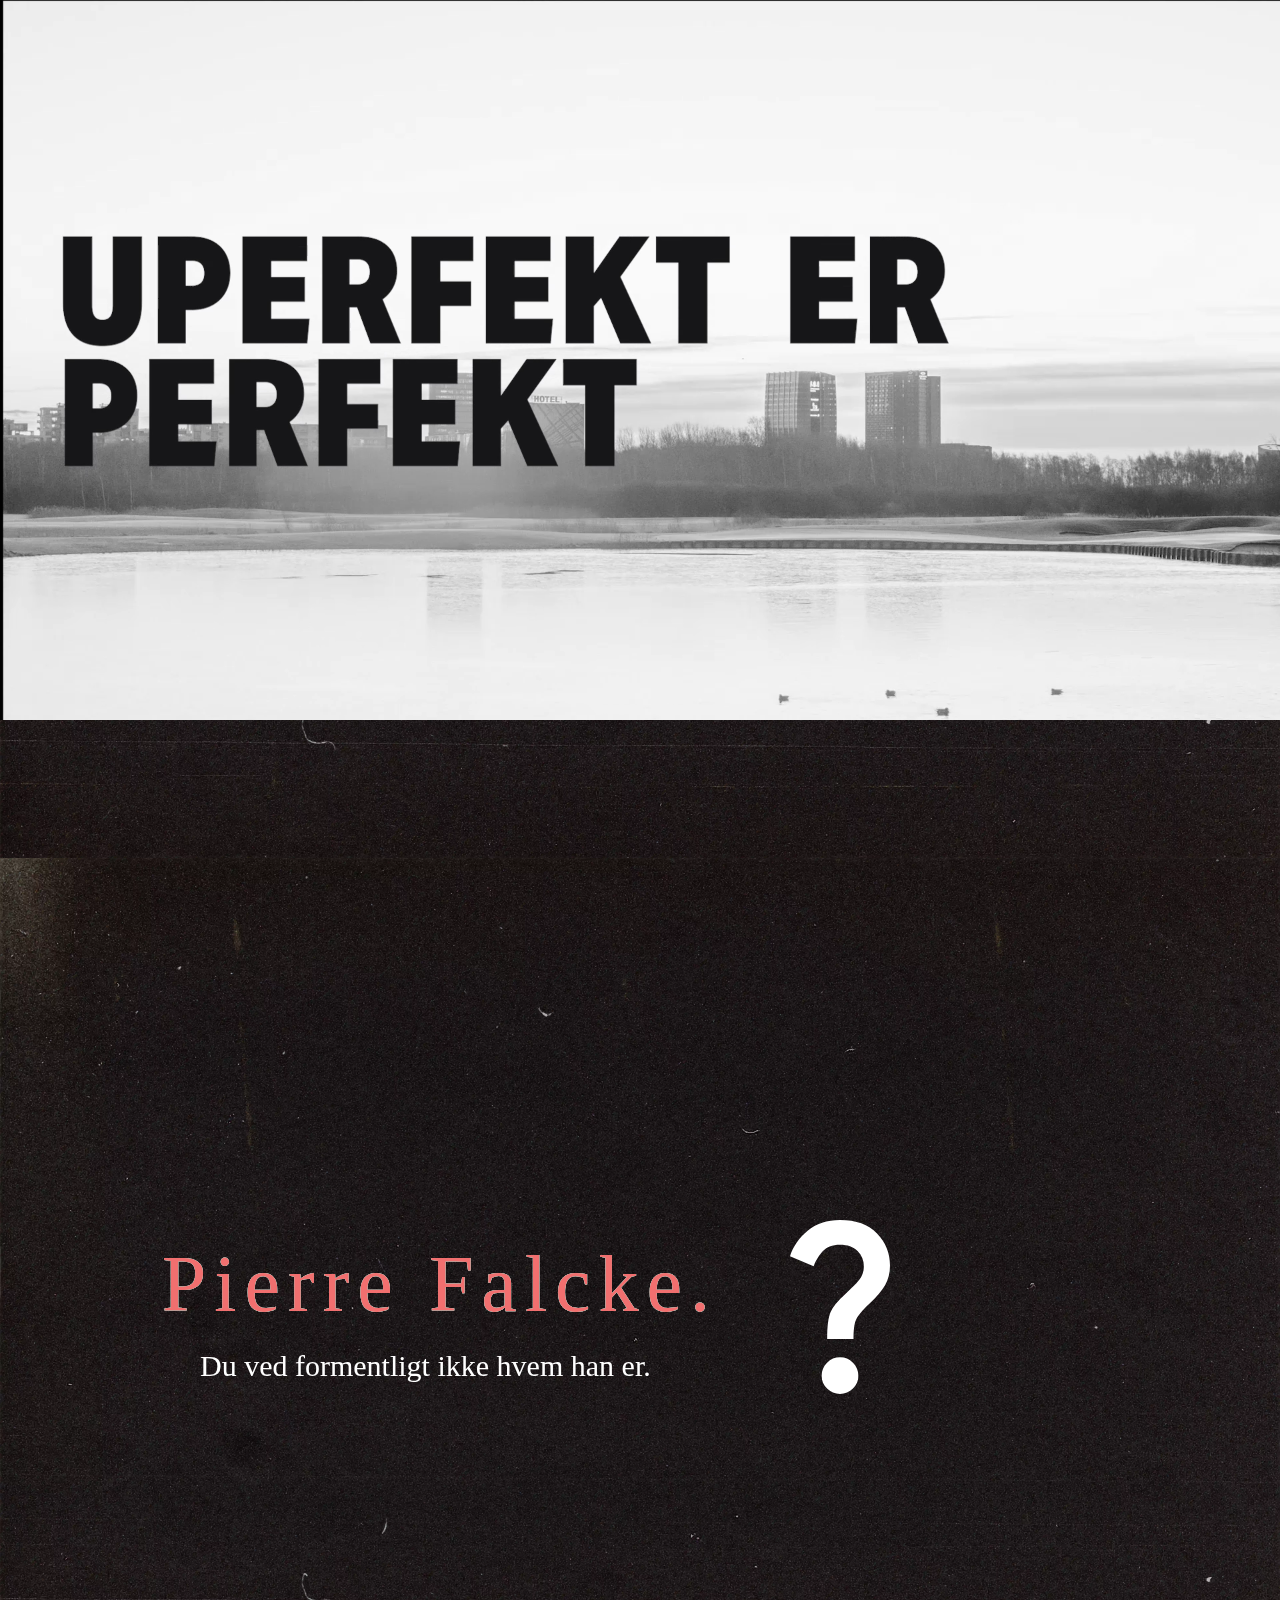
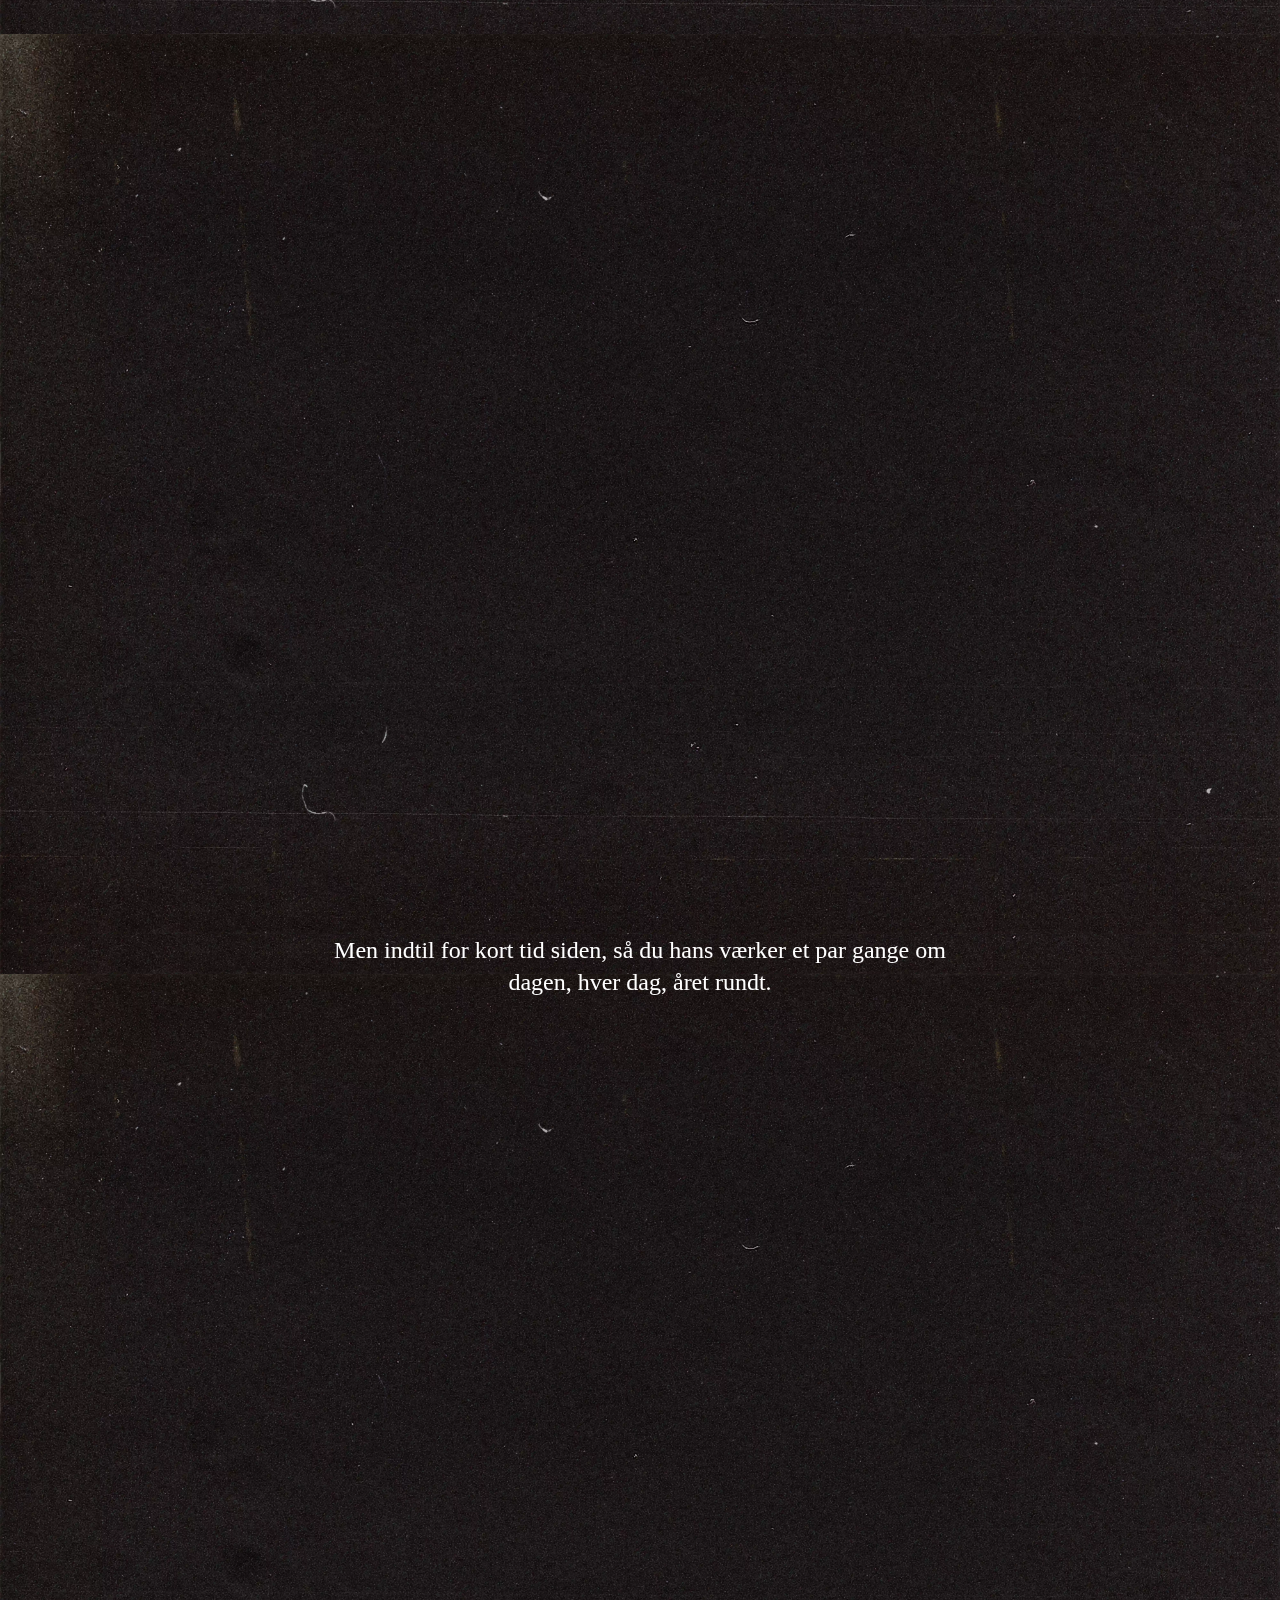
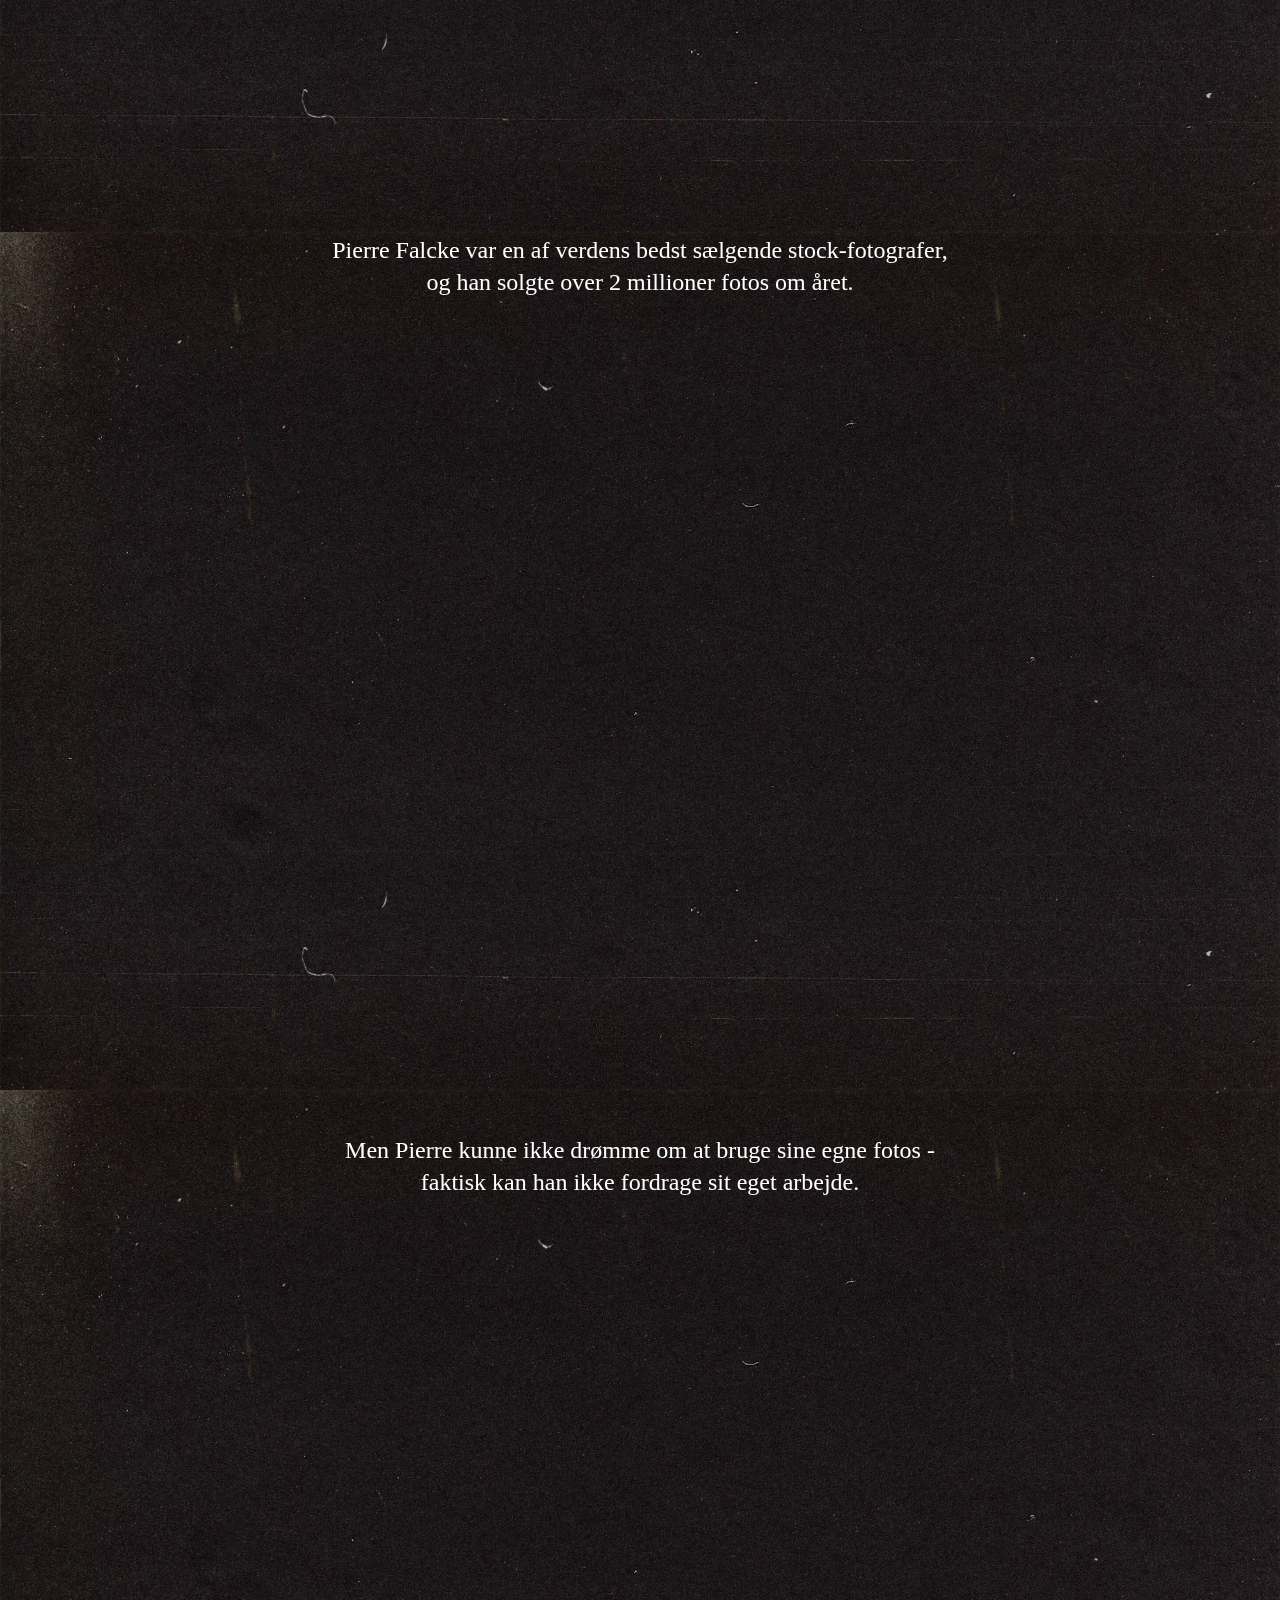
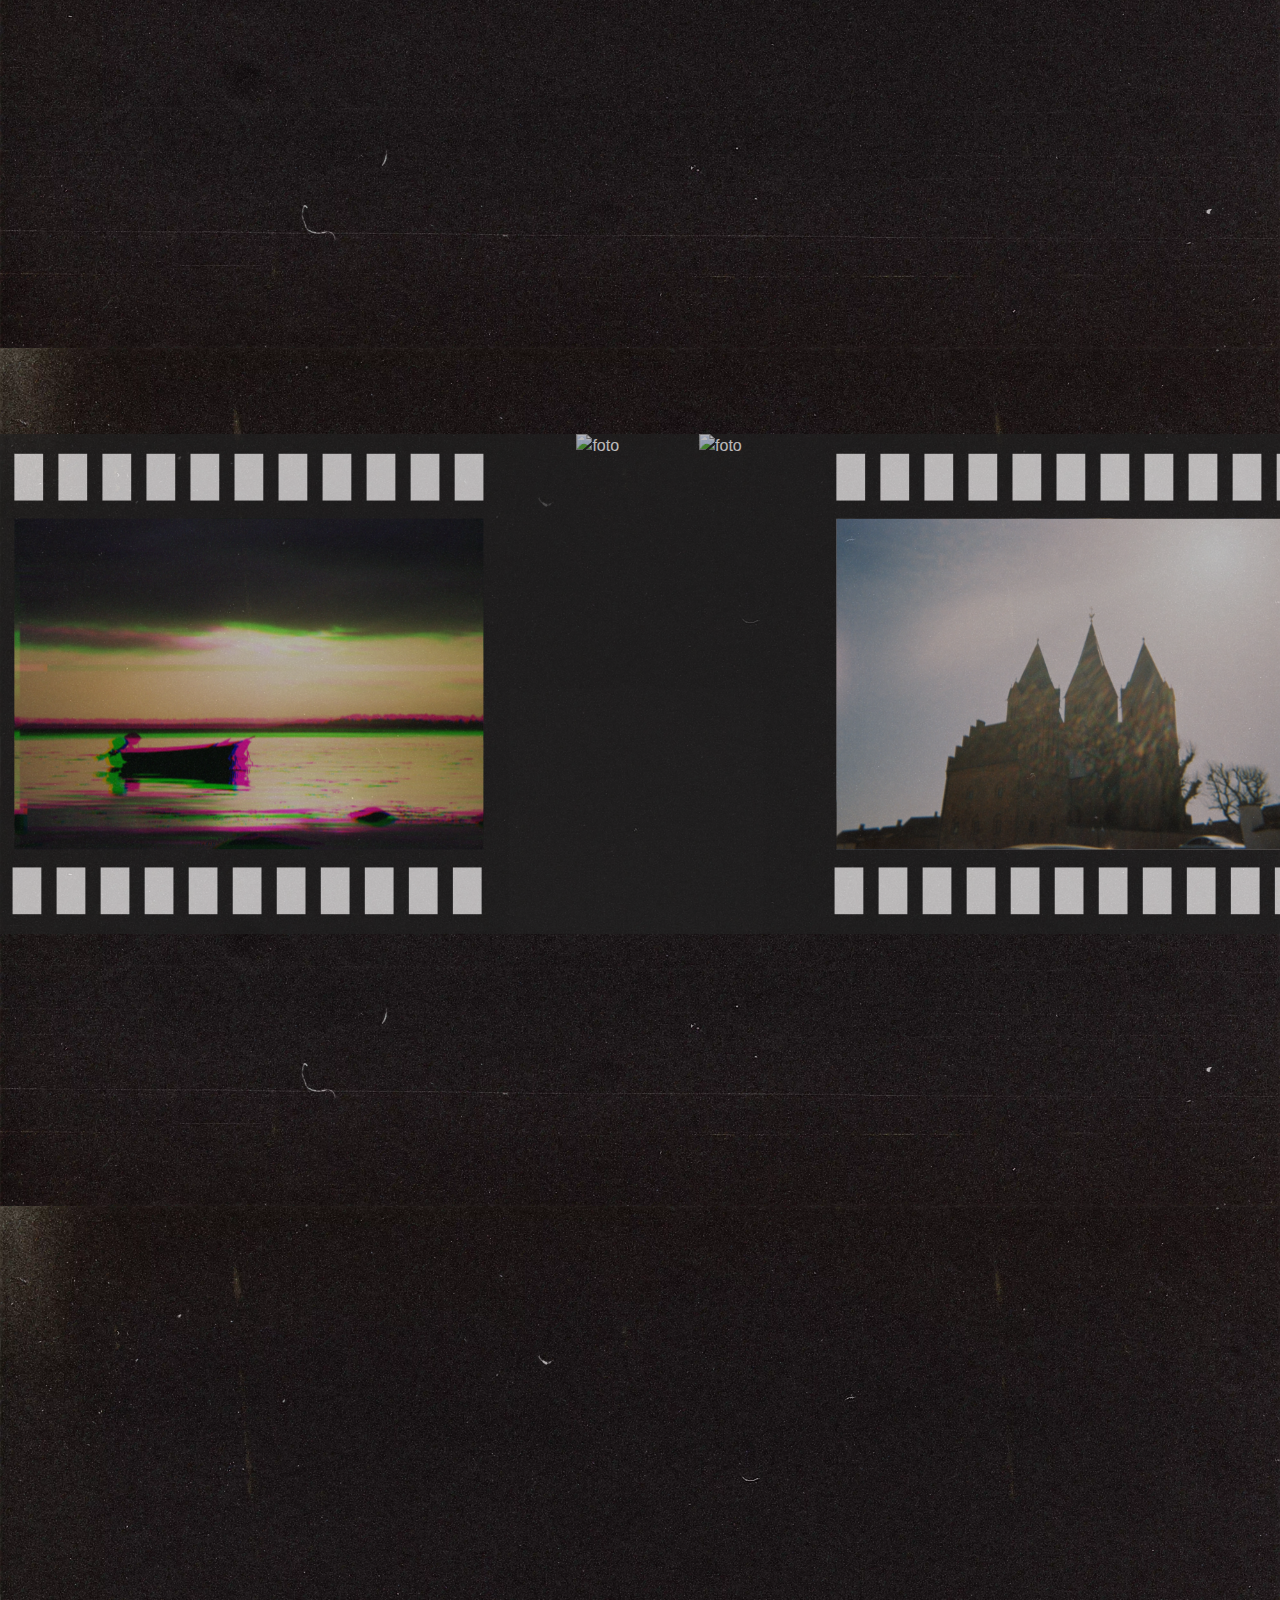
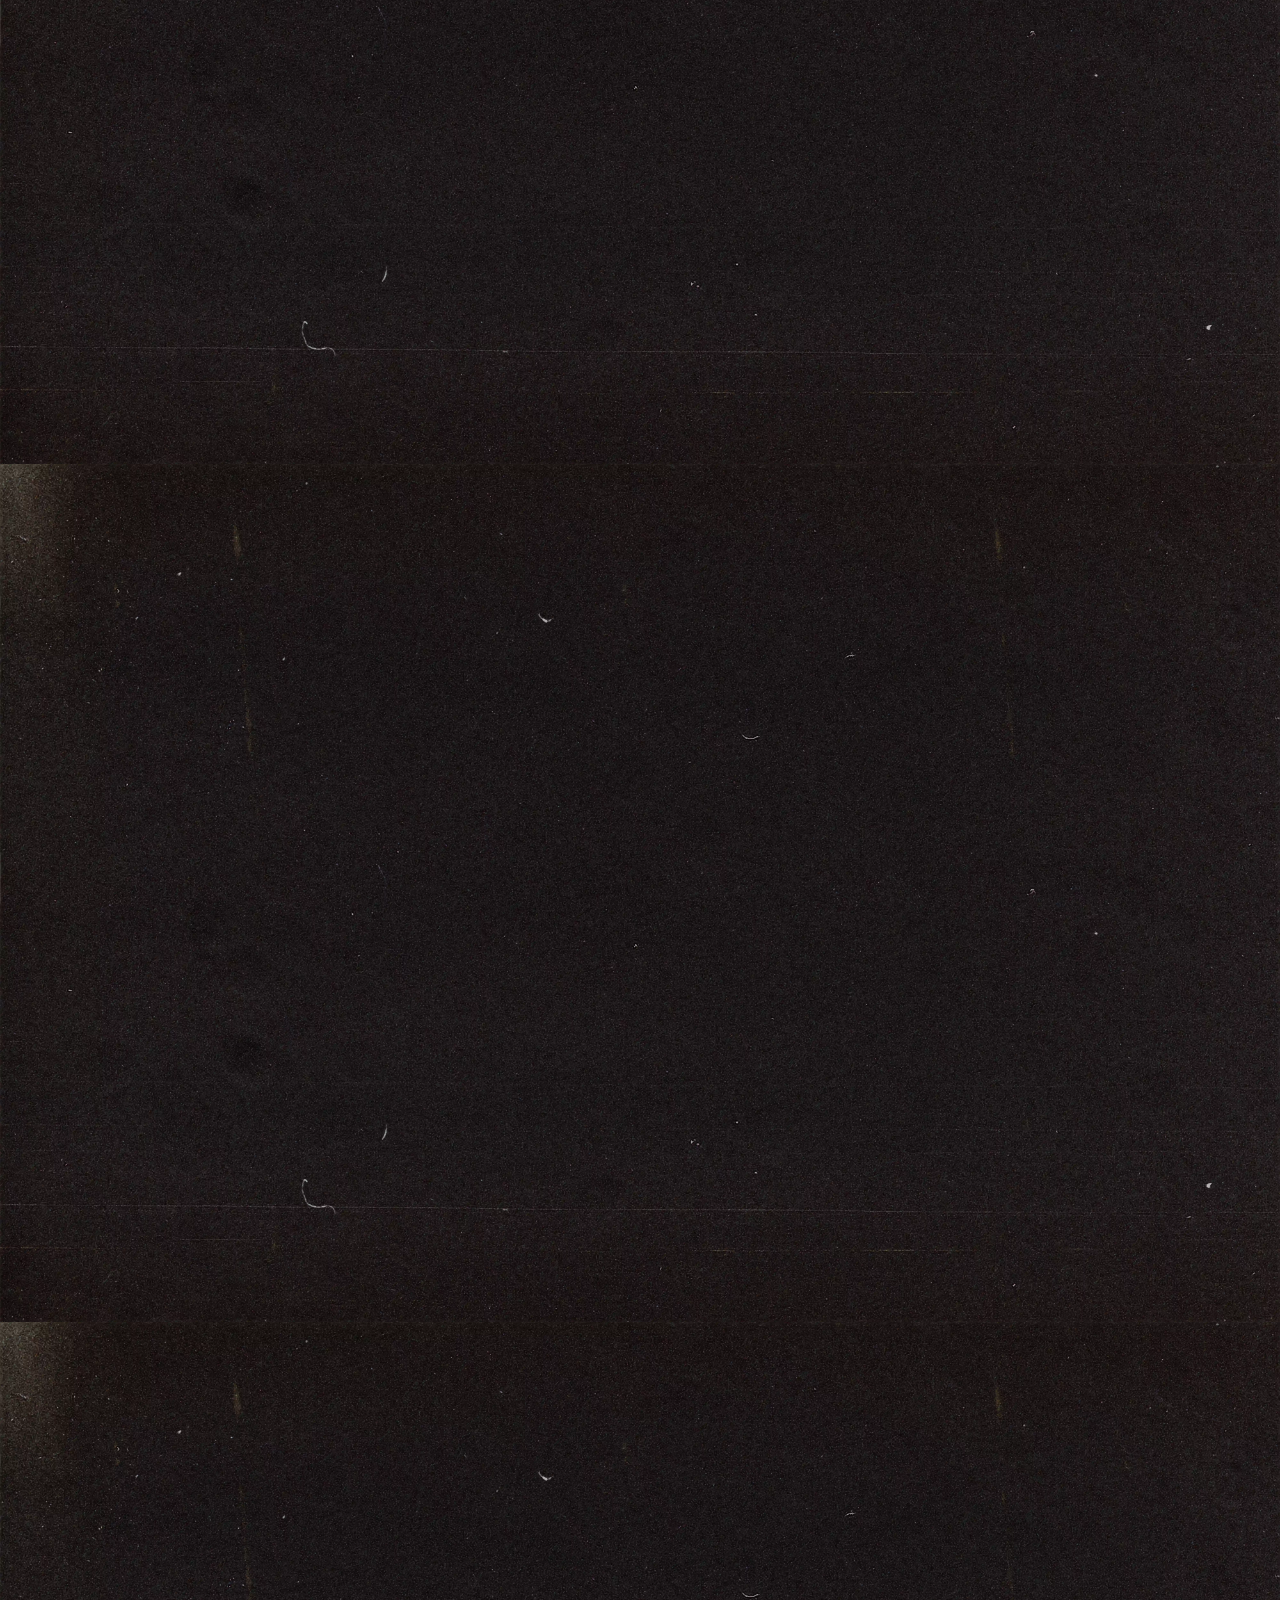
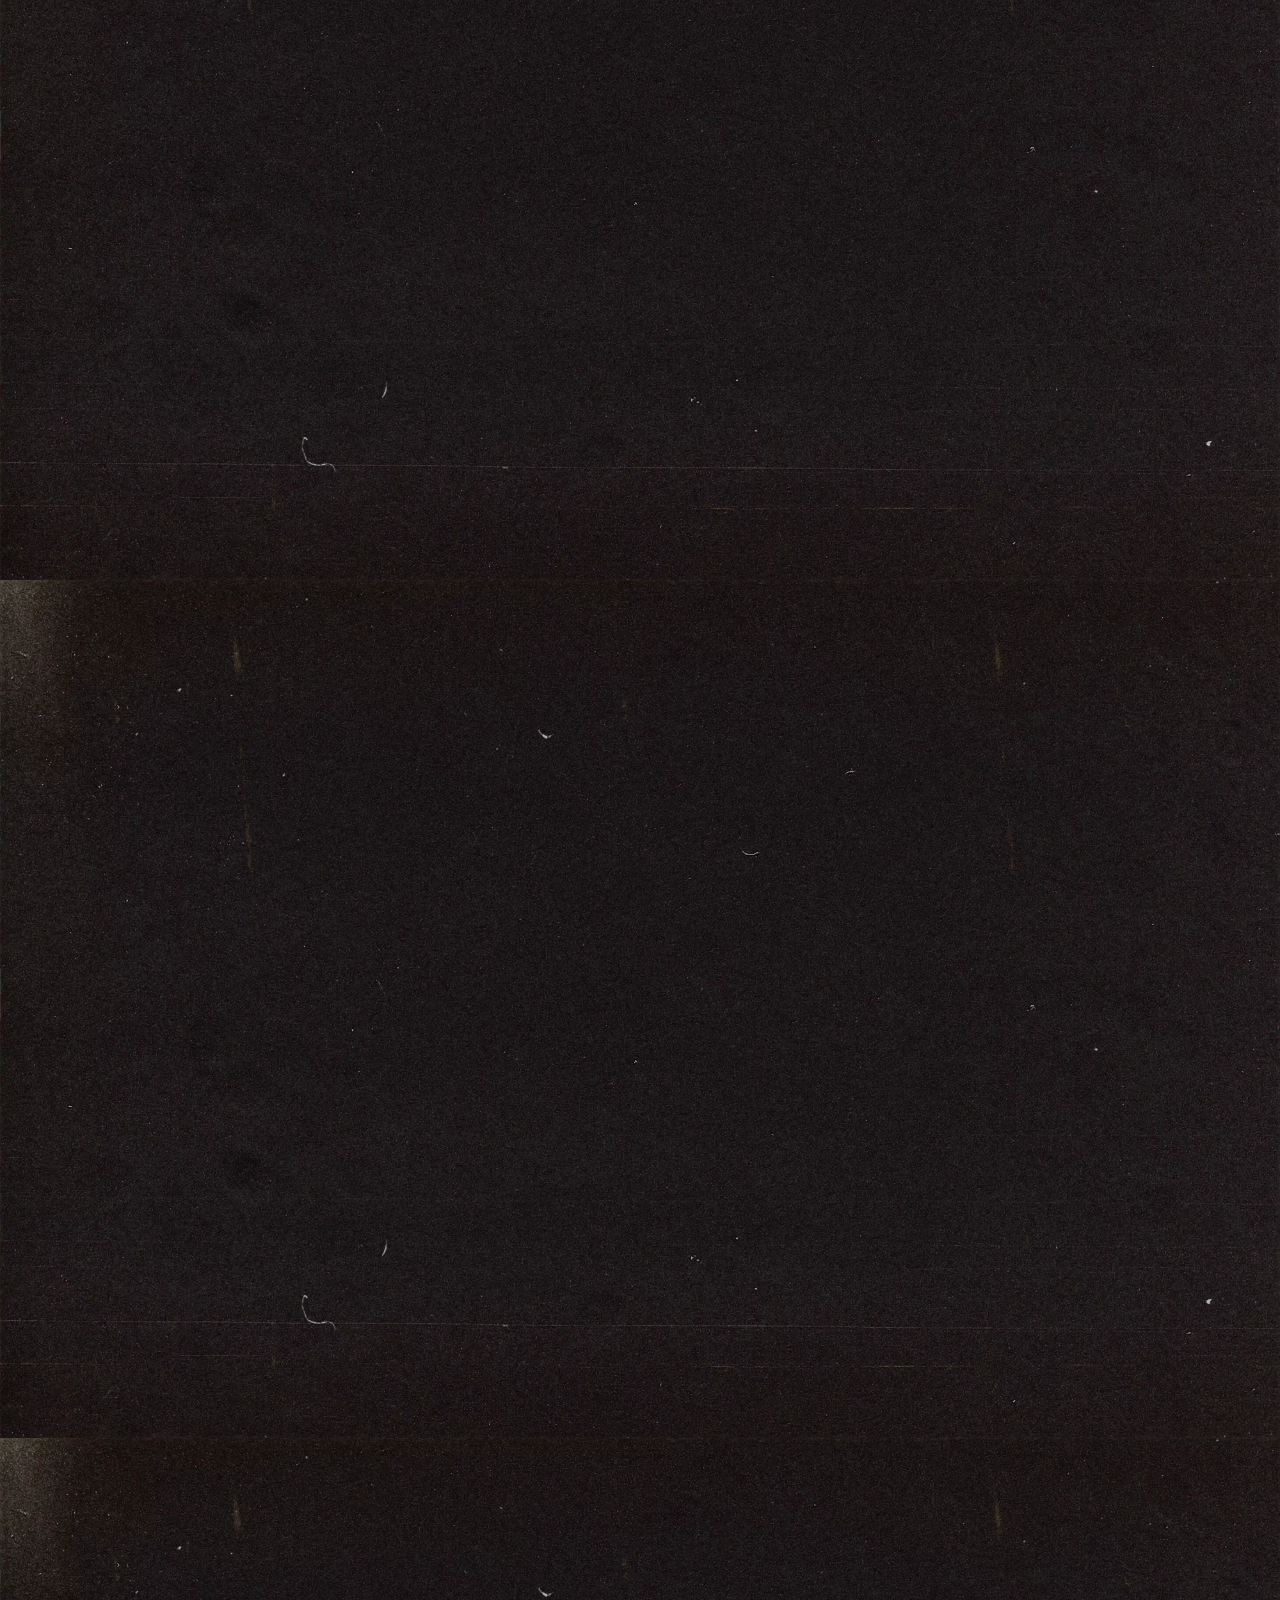
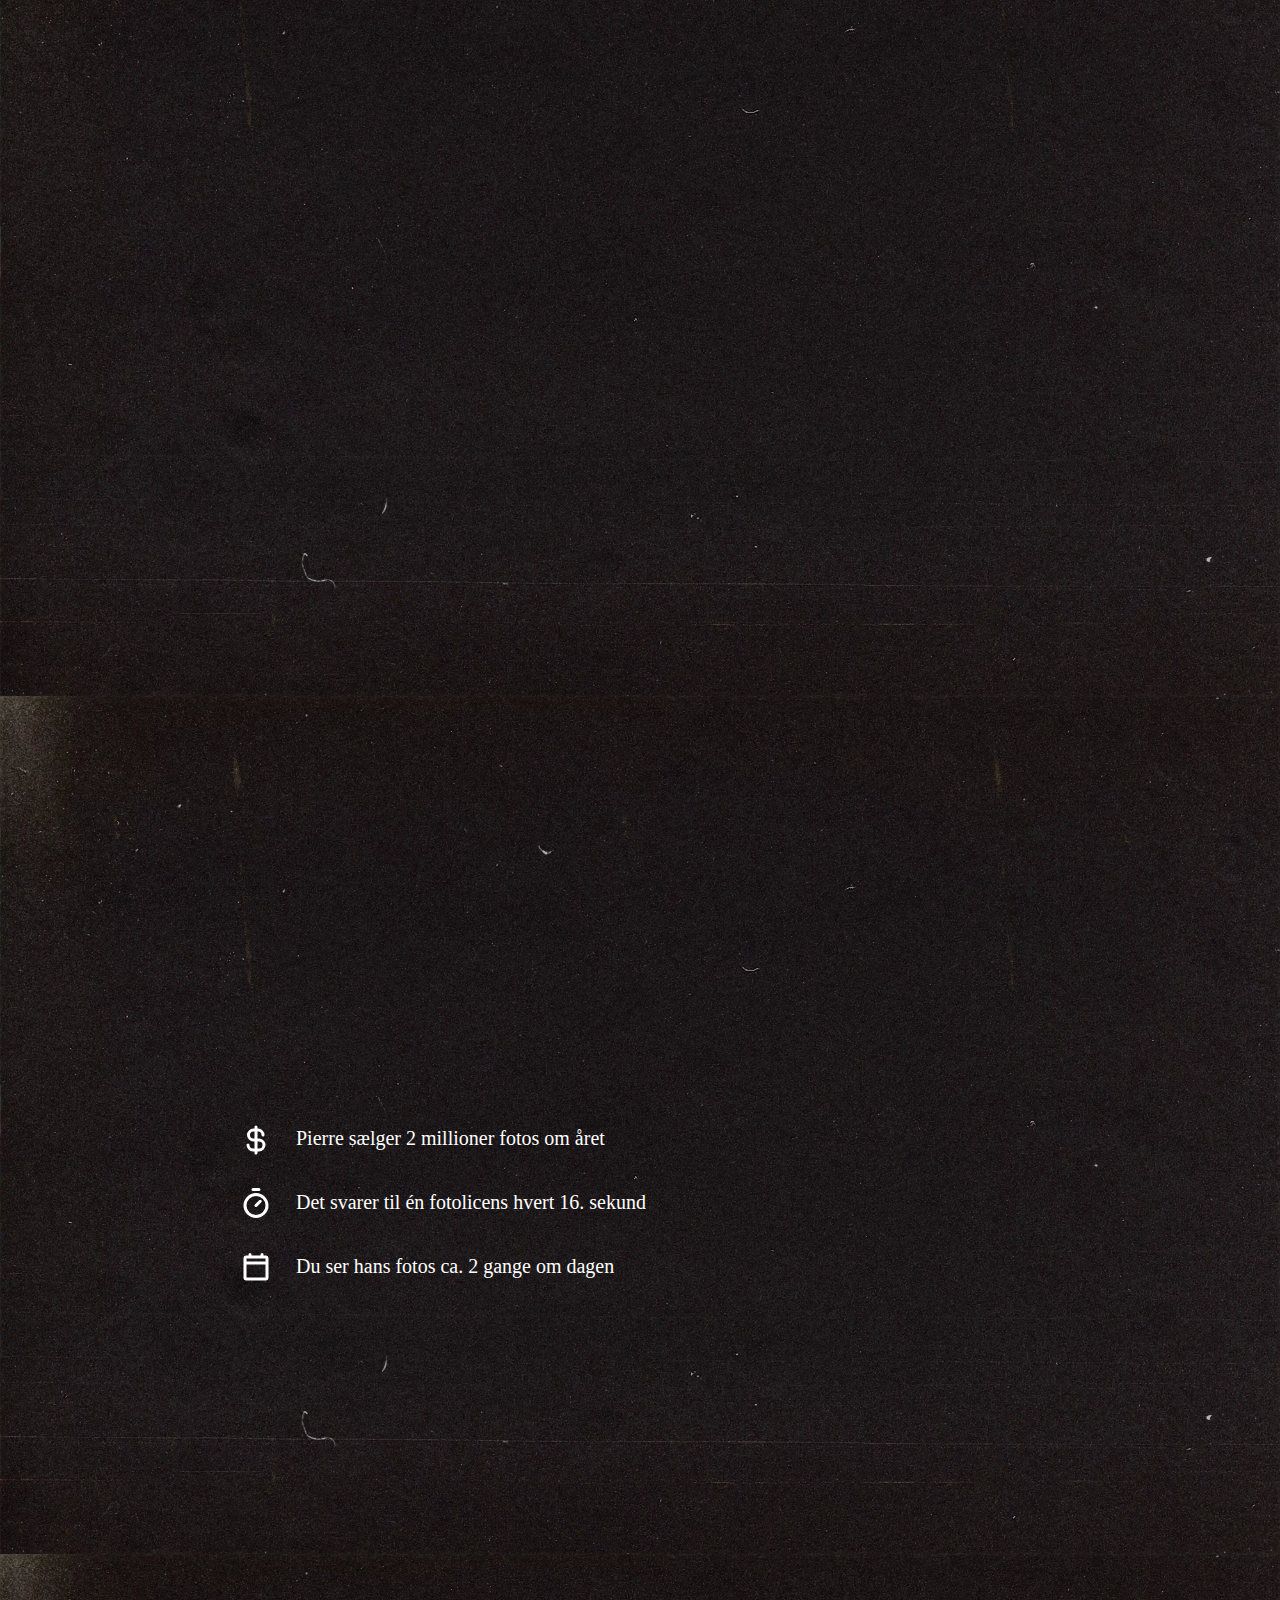
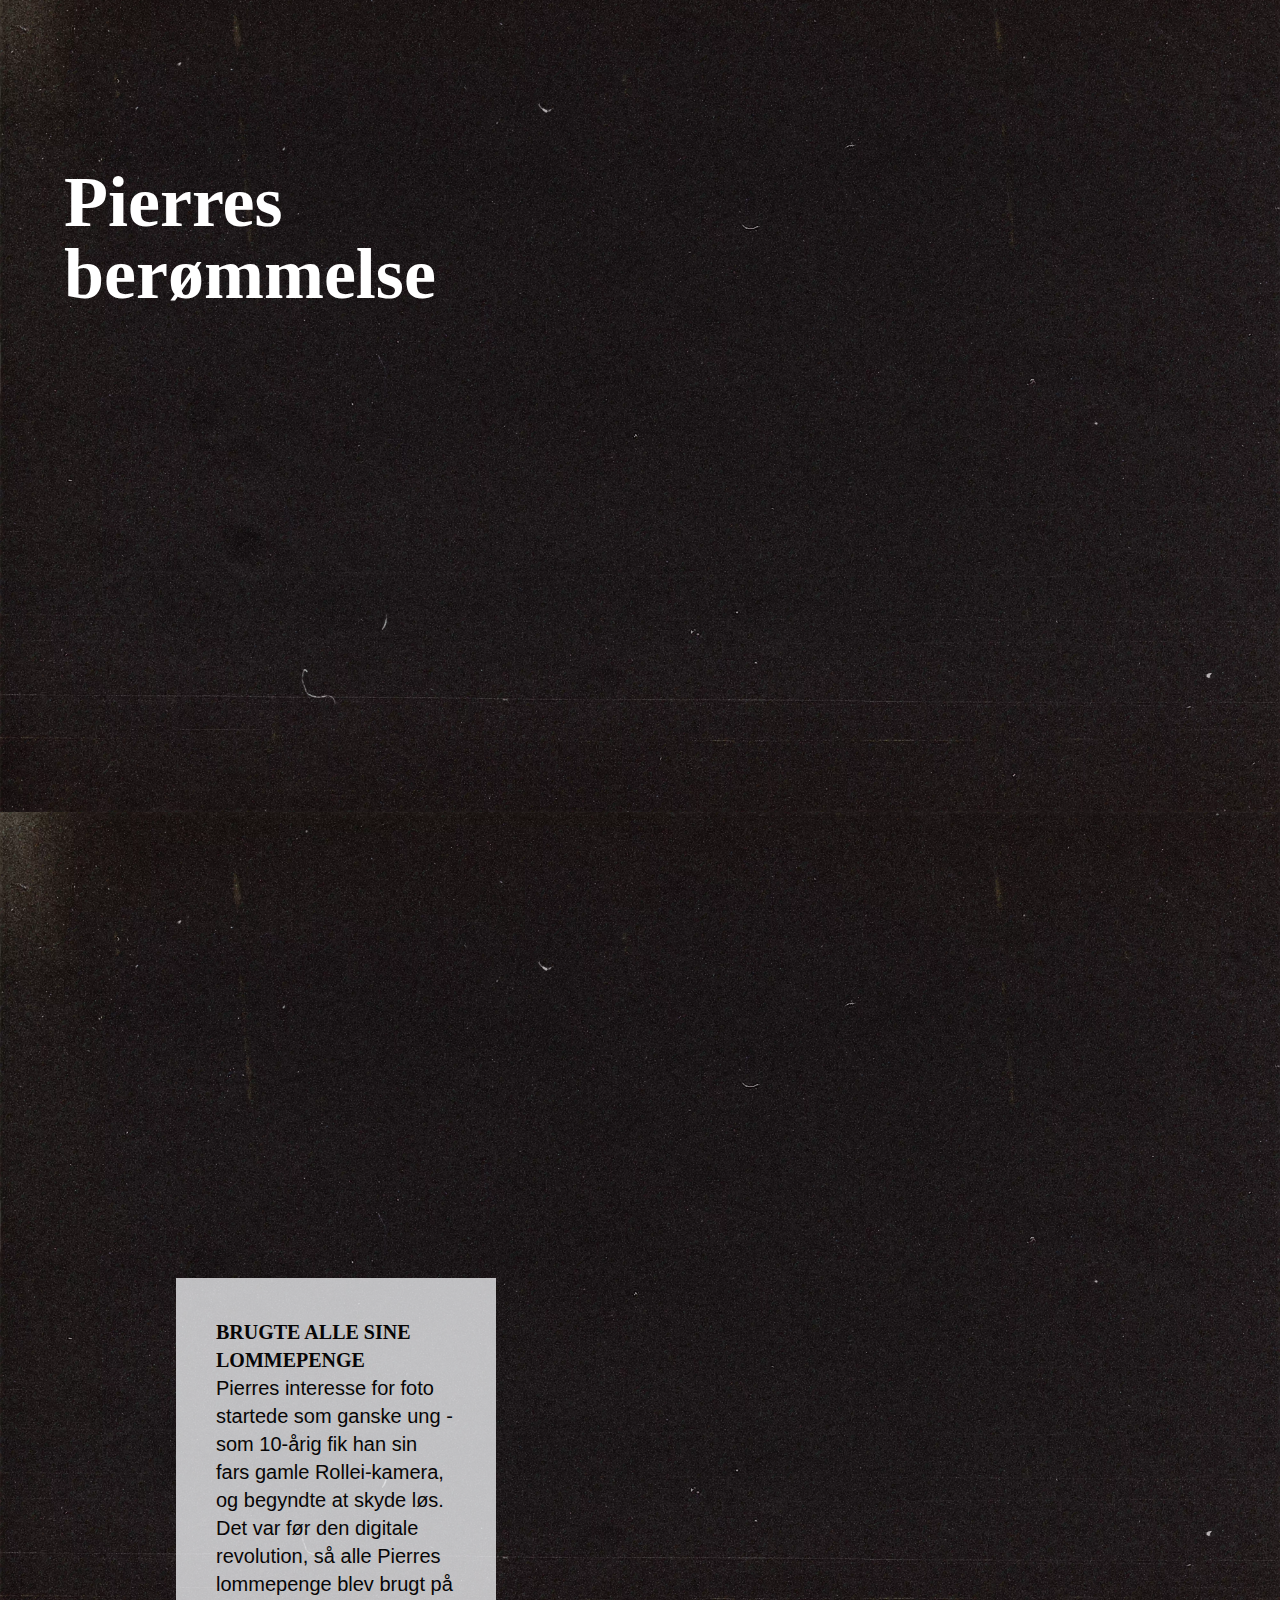
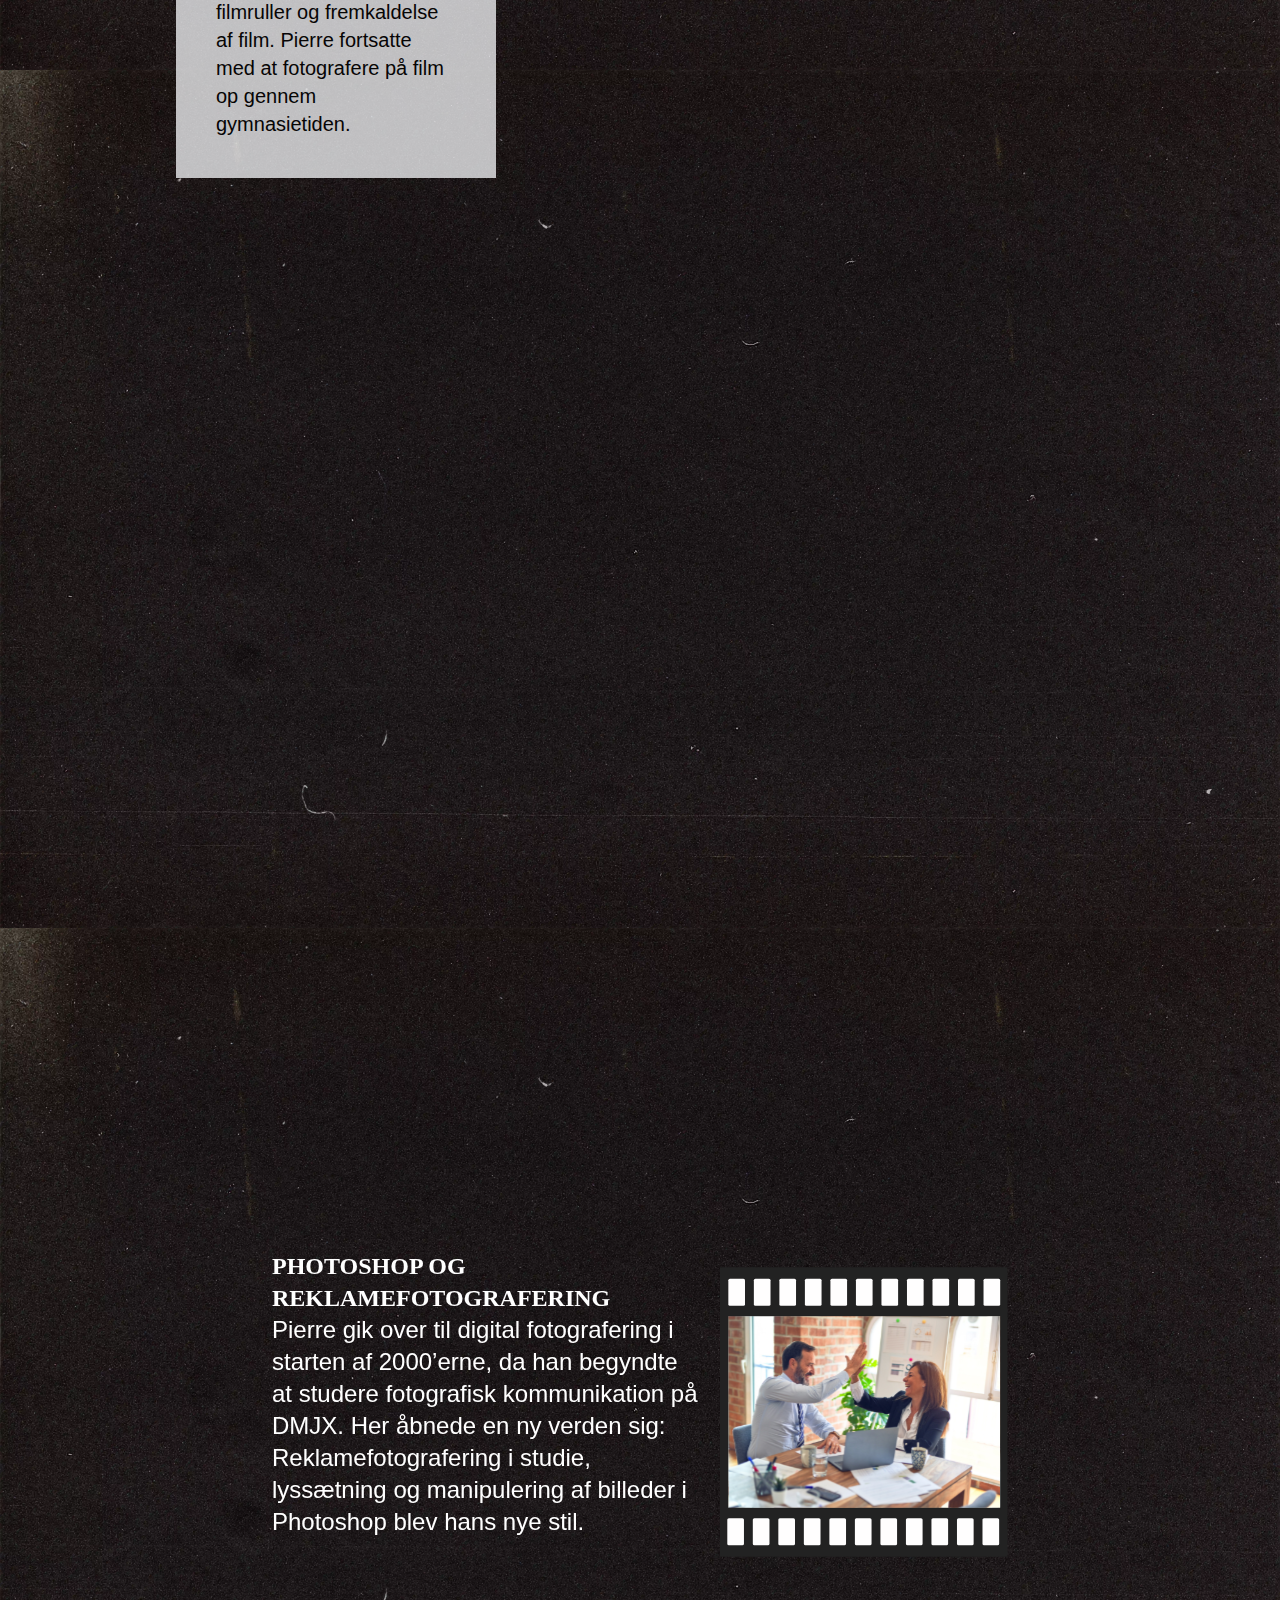
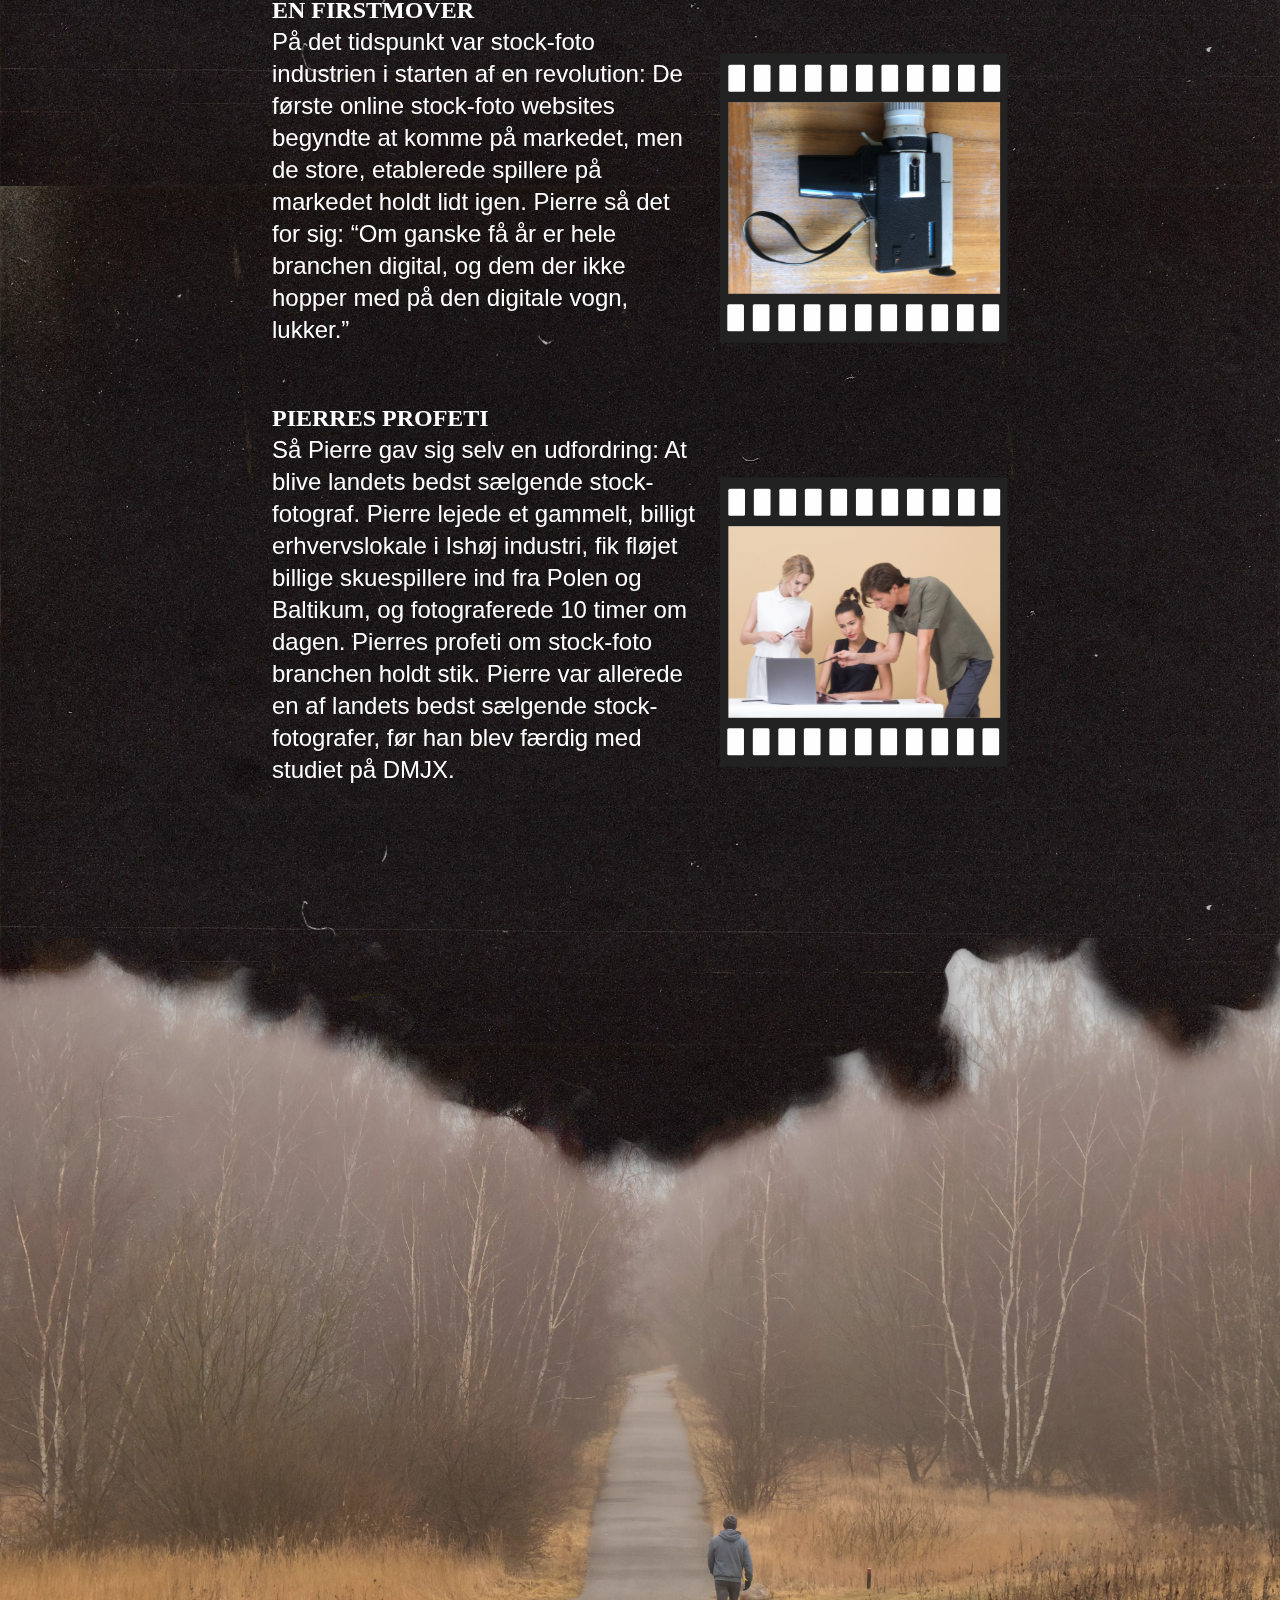
==== commit 727f2315: "Updates" ====
--- a/index.html
+++ b/index.html
@@ -7,7 +7,7 @@
     <meta name="viewport" content="width=device-width, initial-scale=1.0" />
     <title>Uperfekt er perfekt | Pierre Falcke</title>
     <script type="module" crossorigin src="./assets/main.18836048.js"></script>
-    <link rel="stylesheet" href="./assets/index.2c4ada86.css">
+    <link rel="stylesheet" href="./assets/index.e380806f.css">
   </head>
   <body class="bg-[url('bg.webp')] bg-contain object-cover text-white">
     <section class="sticky">
--- a/assets/index.e380806f.css
+++ b/assets/index.e380806f.css
@@ -0,0 +1 @@
+*,:before,:after{box-sizing:border-box;border-width:0;border-style:solid;border-color:#e5e7eb}:before,:after{--tw-content: ""}html{line-height:1.5;-webkit-text-size-adjust:100%;-moz-tab-size:4;-o-tab-size:4;tab-size:4;font-family:ui-sans-serif,system-ui,-apple-system,BlinkMacSystemFont,Segoe UI,Roboto,Helvetica Neue,Arial,Noto Sans,sans-serif,"Apple Color Emoji","Segoe UI Emoji",Segoe UI Symbol,"Noto Color Emoji"}body{margin:0;line-height:inherit}hr{height:0;color:inherit;border-top-width:1px}abbr:where([title]){-webkit-text-decoration:underline dotted;text-decoration:underline dotted}h1,h2,h3,h4,h5,h6{font-size:inherit;font-weight:inherit}a{color:inherit;text-decoration:inherit}b,strong{font-weight:bolder}code,kbd,samp,pre{font-family:ui-monospace,SFMono-Regular,Menlo,Monaco,Consolas,Liberation Mono,Courier New,monospace;font-size:1em}small{font-size:80%}sub,sup{font-size:75%;line-height:0;position:relative;vertical-align:baseline}sub{bottom:-.25em}sup{top:-.5em}table{text-indent:0;border-color:inherit;border-collapse:collapse}button,input,optgroup,select,textarea{font-family:inherit;font-size:100%;font-weight:inherit;line-height:inherit;color:inherit;margin:0;padding:0}button,select{text-transform:none}button,[type=button],[type=reset],[type=submit]{-webkit-appearance:button;background-color:transparent;background-image:none}:-moz-focusring{outline:auto}:-moz-ui-invalid{box-shadow:none}progress{vertical-align:baseline}::-webkit-inner-spin-button,::-webkit-outer-spin-button{height:auto}[type=search]{-webkit-appearance:textfield;outline-offset:-2px}::-webkit-search-decoration{-webkit-appearance:none}::-webkit-file-upload-button{-webkit-appearance:button;font:inherit}summary{display:list-item}blockquote,dl,dd,h1,h2,h3,h4,h5,h6,hr,figure,p,pre{margin:0}fieldset{margin:0;padding:0}legend{padding:0}ol,ul,menu{list-style:none;margin:0;padding:0}textarea{resize:vertical}input::-moz-placeholder,textarea::-moz-placeholder{opacity:1;color:#9ca3af}input::placeholder,textarea::placeholder{opacity:1;color:#9ca3af}button,[role=button]{cursor:pointer}:disabled{cursor:default}img,svg,video,canvas,audio,iframe,embed,object{display:block;vertical-align:middle}img,video{max-width:100%;height:auto}[type=text],[type=email],[type=url],[type=password],[type=number],[type=date],[type=datetime-local],[type=month],[type=search],[type=tel],[type=time],[type=week],[multiple],textarea,select{-webkit-appearance:none;-moz-appearance:none;appearance:none;background-color:#fff;border-color:#6b7280;border-width:1px;border-radius:0;padding:.5rem .75rem;font-size:1rem;line-height:1.5rem;--tw-shadow: 0 0 #0000}[type=text]:focus,[type=email]:focus,[type=url]:focus,[type=password]:focus,[type=number]:focus,[type=date]:focus,[type=datetime-local]:focus,[type=month]:focus,[type=search]:focus,[type=tel]:focus,[type=time]:focus,[type=week]:focus,[multiple]:focus,textarea:focus,select:focus{outline:2px solid transparent;outline-offset:2px;--tw-ring-inset: var(--tw-empty, );--tw-ring-offset-width: 0px;--tw-ring-offset-color: #fff;--tw-ring-color: #2563eb;--tw-ring-offset-shadow: var(--tw-ring-inset) 0 0 0 var(--tw-ring-offset-width) var(--tw-ring-offset-color);--tw-ring-shadow: var(--tw-ring-inset) 0 0 0 calc(1px + var(--tw-ring-offset-width)) var(--tw-ring-color);box-shadow:var(--tw-ring-offset-shadow),var(--tw-ring-shadow),var(--tw-shadow);border-color:#2563eb}input::-moz-placeholder,textarea::-moz-placeholder{color:#6b7280;opacity:1}input::placeholder,textarea::placeholder{color:#6b7280;opacity:1}::-webkit-datetime-edit-fields-wrapper{padding:0}::-webkit-date-and-time-value{min-height:1.5em}::-webkit-datetime-edit,::-webkit-datetime-edit-year-field,::-webkit-datetime-edit-month-field,::-webkit-datetime-edit-day-field,::-webkit-datetime-edit-hour-field,::-webkit-datetime-edit-minute-field,::-webkit-datetime-edit-second-field,::-webkit-datetime-edit-millisecond-field,::-webkit-datetime-edit-meridiem-field{padding-top:0;padding-bottom:0}select{background-image:url("data:image/svg+xml,%3csvg xmlns='http://www.w3.org/2000/svg' fill='none' viewBox='0 0 20 20'%3e%3cpath stroke='%236b7280' stroke-linecap='round' stroke-linejoin='round' stroke-width='1.5' d='M6 8l4 4 4-4'/%3e%3c/svg%3e");background-position:right .5rem center;background-repeat:no-repeat;background-size:1.5em 1.5em;padding-right:2.5rem;-webkit-print-color-adjust:exact;color-adjust:exact;print-color-adjust:exact}[multiple]{background-image:initial;background-position:initial;background-repeat:unset;background-size:initial;padding-right:.75rem;-webkit-print-color-adjust:unset;color-adjust:unset;print-color-adjust:unset}[type=checkbox],[type=radio]{-webkit-appearance:none;-moz-appearance:none;appearance:none;padding:0;-webkit-print-color-adjust:exact;color-adjust:exact;print-color-adjust:exact;display:inline-block;vertical-align:middle;background-origin:border-box;-webkit-user-select:none;-moz-user-select:none;user-select:none;flex-shrink:0;height:1rem;width:1rem;color:#2563eb;background-color:#fff;border-color:#6b7280;border-width:1px;--tw-shadow: 0 0 #0000}[type=checkbox]{border-radius:0}[type=radio]{border-radius:100%}[type=checkbox]:focus,[type=radio]:focus{outline:2px solid transparent;outline-offset:2px;--tw-ring-inset: var(--tw-empty, );--tw-ring-offset-width: 2px;--tw-ring-offset-color: #fff;--tw-ring-color: #2563eb;--tw-ring-offset-shadow: var(--tw-ring-inset) 0 0 0 var(--tw-ring-offset-width) var(--tw-ring-offset-color);--tw-ring-shadow: var(--tw-ring-inset) 0 0 0 calc(2px + var(--tw-ring-offset-width)) var(--tw-ring-color);box-shadow:var(--tw-ring-offset-shadow),var(--tw-ring-shadow),var(--tw-shadow)}[type=checkbox]:checked,[type=radio]:checked{border-color:transparent;background-color:currentColor;background-size:100% 100%;background-position:center;background-repeat:no-repeat}[type=checkbox]:checked{background-image:url("data:image/svg+xml,%3csvg viewBox='0 0 16 16' fill='white' xmlns='http://www.w3.org/2000/svg'%3e%3cpath d='M12.207 4.793a1 1 0 010 1.414l-5 5a1 1 0 01-1.414 0l-2-2a1 1 0 011.414-1.414L6.5 9.086l4.293-4.293a1 1 0 011.414 0z'/%3e%3c/svg%3e")}[type=radio]:checked{background-image:url("data:image/svg+xml,%3csvg viewBox='0 0 16 16' fill='white' xmlns='http://www.w3.org/2000/svg'%3e%3ccircle cx='8' cy='8' r='3'/%3e%3c/svg%3e")}[type=checkbox]:checked:hover,[type=checkbox]:checked:focus,[type=radio]:checked:hover,[type=radio]:checked:focus{border-color:transparent;background-color:currentColor}[type=checkbox]:indeterminate{background-image:url("data:image/svg+xml,%3csvg xmlns='http://www.w3.org/2000/svg' fill='none' viewBox='0 0 16 16'%3e%3cpath stroke='white' stroke-linecap='round' stroke-linejoin='round' stroke-width='2' d='M4 8h8'/%3e%3c/svg%3e");border-color:transparent;background-color:currentColor;background-size:100% 100%;background-position:center;background-repeat:no-repeat}[type=checkbox]:indeterminate:hover,[type=checkbox]:indeterminate:focus{border-color:transparent;background-color:currentColor}[type=file]{background:unset;border-color:inherit;border-width:0;border-radius:0;padding:0;font-size:unset;line-height:inherit}[type=file]:focus{outline:1px solid ButtonText;outline:1px auto -webkit-focus-ring-color}html{font-family:aktiv-grotesk,sans-serif}*,:before,:after{--tw-border-spacing-x: 0;--tw-border-spacing-y: 0;--tw-translate-x: 0;--tw-translate-y: 0;--tw-rotate: 0;--tw-skew-x: 0;--tw-skew-y: 0;--tw-scale-x: 1;--tw-scale-y: 1;--tw-pan-x: ;--tw-pan-y: ;--tw-pinch-zoom: ;--tw-scroll-snap-strictness: proximity;--tw-ordinal: ;--tw-slashed-zero: ;--tw-numeric-figure: ;--tw-numeric-spacing: ;--tw-numeric-fraction: ;--tw-ring-inset: ;--tw-ring-offset-width: 0px;--tw-ring-offset-color: #fff;--tw-ring-color: rgb(59 130 246 / .5);--tw-ring-offset-shadow: 0 0 #0000;--tw-ring-shadow: 0 0 #0000;--tw-shadow: 0 0 #0000;--tw-shadow-colored: 0 0 #0000;--tw-blur: ;--tw-brightness: ;--tw-contrast: ;--tw-grayscale: ;--tw-hue-rotate: ;--tw-invert: ;--tw-saturate: ;--tw-sepia: ;--tw-drop-shadow: ;--tw-backdrop-blur: ;--tw-backdrop-brightness: ;--tw-backdrop-contrast: ;--tw-backdrop-grayscale: ;--tw-backdrop-hue-rotate: ;--tw-backdrop-invert: ;--tw-backdrop-opacity: ;--tw-backdrop-saturate: ;--tw-backdrop-sepia: }::-webkit-backdrop{--tw-border-spacing-x: 0;--tw-border-spacing-y: 0;--tw-translate-x: 0;--tw-translate-y: 0;--tw-rotate: 0;--tw-skew-x: 0;--tw-skew-y: 0;--tw-scale-x: 1;--tw-scale-y: 1;--tw-pan-x: ;--tw-pan-y: ;--tw-pinch-zoom: ;--tw-scroll-snap-strictness: proximity;--tw-ordinal: ;--tw-slashed-zero: ;--tw-numeric-figure: ;--tw-numeric-spacing: ;--tw-numeric-fraction: ;--tw-ring-inset: ;--tw-ring-offset-width: 0px;--tw-ring-offset-color: #fff;--tw-ring-color: rgb(59 130 246 / .5);--tw-ring-offset-shadow: 0 0 #0000;--tw-ring-shadow: 0 0 #0000;--tw-shadow: 0 0 #0000;--tw-shadow-colored: 0 0 #0000;--tw-blur: ;--tw-brightness: ;--tw-contrast: ;--tw-grayscale: ;--tw-hue-rotate: ;--tw-invert: ;--tw-saturate: ;--tw-sepia: ;--tw-drop-shadow: ;--tw-backdrop-blur: ;--tw-backdrop-brightness: ;--tw-backdrop-contrast: ;--tw-backdrop-grayscale: ;--tw-backdrop-hue-rotate: ;--tw-backdrop-invert: ;--tw-backdrop-opacity: ;--tw-backdrop-saturate: ;--tw-backdrop-sepia: }::backdrop{--tw-border-spacing-x: 0;--tw-border-spacing-y: 0;--tw-translate-x: 0;--tw-translate-y: 0;--tw-rotate: 0;--tw-skew-x: 0;--tw-skew-y: 0;--tw-scale-x: 1;--tw-scale-y: 1;--tw-pan-x: ;--tw-pan-y: ;--tw-pinch-zoom: ;--tw-scroll-snap-strictness: proximity;--tw-ordinal: ;--tw-slashed-zero: ;--tw-numeric-figure: ;--tw-numeric-spacing: ;--tw-numeric-fraction: ;--tw-ring-inset: ;--tw-ring-offset-width: 0px;--tw-ring-offset-color: #fff;--tw-ring-color: rgb(59 130 246 / .5);--tw-ring-offset-shadow: 0 0 #0000;--tw-ring-shadow: 0 0 #0000;--tw-shadow: 0 0 #0000;--tw-shadow-colored: 0 0 #0000;--tw-blur: ;--tw-brightness: ;--tw-contrast: ;--tw-grayscale: ;--tw-hue-rotate: ;--tw-invert: ;--tw-saturate: ;--tw-sepia: ;--tw-drop-shadow: ;--tw-backdrop-blur: ;--tw-backdrop-brightness: ;--tw-backdrop-contrast: ;--tw-backdrop-grayscale: ;--tw-backdrop-hue-rotate: ;--tw-backdrop-invert: ;--tw-backdrop-opacity: ;--tw-backdrop-saturate: ;--tw-backdrop-sepia: }.container{width:100%}@media (min-width: 640px){.container{max-width:640px}}@media (min-width: 768px){.container{max-width:768px}}@media (min-width: 1024px){.container{max-width:1024px}}@media (min-width: 1280px){.container{max-width:1280px}}@media (min-width: 1536px){.container{max-width:1536px}}.fixed{position:fixed}.relative{position:relative}.sticky{position:-webkit-sticky;position:sticky}.top-0{top:0px}.top-28{top:7rem}.top-32{top:8rem}.top-40{top:10rem}.left-0{left:0px}.right-0{right:0px}.mx-10{margin-left:2.5rem;margin-right:2.5rem}.mx-auto{margin-left:auto;margin-right:auto}.mb-10{margin-bottom:2.5rem}.ml-40{margin-left:10rem}.flex{display:flex}.hidden{display:none}.h-screen{height:100vh}.h-\[200vw\]{height:200vw}.h-\[400px\]{height:400px}.h-fit{height:-webkit-fit-content;height:-moz-fit-content;height:fit-content}.h-auto{height:auto}.h-96{height:24rem}.h-full{height:100%}.h-\[20000px\]{height:20000px}.h-3{height:.75rem}.h-2{height:.5rem}.w-screen{width:100vw}.w-full{width:100%}.w-1\/4{width:25%}.w-5{width:1.25rem}.w-6{width:1.5rem}.w-\[50vw\]{width:50vw}.w-72{width:18rem}.flex-auto{flex:1 1 auto}.flex-shrink-0{flex-shrink:0}.flex-grow-0{flex-grow:0}.origin-top-left{transform-origin:top left}.transform{transform:translate(var(--tw-translate-x),var(--tw-translate-y)) rotate(var(--tw-rotate)) skew(var(--tw-skew-x)) skewY(var(--tw-skew-y)) scaleX(var(--tw-scale-x)) scaleY(var(--tw-scale-y))}.list-none{list-style-type:none}.flex-col{flex-direction:column}.place-content-center{place-content:center}.items-start{align-items:flex-start}.items-center{align-items:center}.justify-center{justify-content:center}.justify-around{justify-content:space-around}.justify-items-center{justify-items:center}.gap-8{gap:2rem}.gap-\[5rem\]{gap:5rem}.gap-6{gap:1.5rem}.overflow-hidden{overflow:hidden}.overflow-clip{overflow:clip}.whitespace-normal{white-space:normal}.bg-\[\#222222\]{--tw-bg-opacity: 1;background-color:rgb(34 34 34 / var(--tw-bg-opacity))}.bg-slate-50{--tw-bg-opacity: 1;background-color:rgb(248 250 252 / var(--tw-bg-opacity))}.bg-green{--tw-bg-opacity: 1;background-color:rgb(118 217 48 / var(--tw-bg-opacity))}.bg-pink{--tw-bg-opacity: 1;background-color:rgb(242 15 182 / var(--tw-bg-opacity))}.bg-\[url\(\'bg\.webp\'\)\]{background-image:url(./bg.07e72c7e.webp)}.bg-contain{background-size:contain}.object-cover{-o-object-fit:cover;object-fit:cover}.p-10{padding:2.5rem}.px-0{padding-left:0;padding-right:0}.py-24{padding-top:6rem;padding-bottom:6rem}.px-8{padding-left:2rem;padding-right:2rem}.pl-52{padding-left:13rem}.pl-2{padding-left:.5rem}.pl-\[2\.5rem\;\]{padding-left:2.5rem}.pt-28{padding-top:7rem}.pb-8{padding-bottom:2rem}.pb-14{padding-bottom:3.5rem}.pb-5{padding-bottom:1.25rem}.pt-10{padding-top:2.5rem}.pb-20{padding-bottom:5rem}.text-left{text-align:left}.text-center{text-align:center}.font-display{font-family:aktiv-grotesk-extended}.text-3xl{font-size:1.875rem;line-height:2.25rem}.text-5xl{font-size:3rem;line-height:1}.text-2xl{font-size:1.5rem;line-height:2rem}.text-xl{font-size:1.25rem;line-height:1.75rem}.text-sm{font-size:.875rem;line-height:1.25rem}.font-light{font-weight:300}.font-extrabold{font-weight:800}.font-bold{font-weight:700}.uppercase{text-transform:uppercase}.leading-loose{line-height:2}.text-white{--tw-text-opacity: 1;color:rgb(255 255 255 / var(--tw-text-opacity))}.text-black{--tw-text-opacity: 1;color:rgb(0 0 0 / var(--tw-text-opacity))}.opacity-70{opacity:.7}.opacity-75{opacity:.75}.parallax{background-image:url(../img/sektion_bg.webp);height:100%;background-attachment:fixed;background-position:center;background-repeat:no-repeat;background-size:cover}.qm{display:none}.qm.scale-in-center{display:block}.qm1{position:absolute;bottom:-53px;left:450px}.qm2{position:absolute;top:20px;right:400px}.qm3{position:absolute;bottom:270px;right:400px}.qm4{position:absolute;bottom:224px;left:262px}.qm5{position:absolute;bottom:300px;right:200px}.qm6{position:absolute;bottom:150px;right:100px}.qm7{position:absolute;top:224px;right:160px}.scale-in-center{-webkit-animation:scale-in-center .5s cubic-bezier(.25,.46,.45,.94) .5s both;animation:scale-in-center .5s cubic-bezier(.25,.46,.45,.94) .5s both}body{background-color:#333}#container{width:70vw;margin:5vw auto}h1{text-align:center;color:#fff;font-size:5em;letter-spacing:8px;font-weight:400;margin:0;line-height:0;-webkit-animation:glitch1 2.5s infinite;animation:glitch1 2.5s infinite}h1:nth-child(2){color:#67f3da;-webkit-animation:glitch2 2.5s infinite;animation:glitch2 2.5s infinite}h1:nth-child(3){color:#f16f6f;-webkit-animation:glitch3 2.5s infinite;animation:glitch3 2.5s infinite}.bounce-in-top{-webkit-animation:bounce-in-top 1.1s both;animation:bounce-in-top 1.1s both}@-webkit-keyframes bounce-in-top{0%{transform:translateY(-500px);-webkit-animation-timing-function:ease-in;animation-timing-function:ease-in;opacity:0}38%{transform:translateY(0);-webkit-animation-timing-function:ease-out;animation-timing-function:ease-out;opacity:1}55%{transform:translateY(-65px);-webkit-animation-timing-function:ease-in;animation-timing-function:ease-in}72%{transform:translateY(0);-webkit-animation-timing-function:ease-out;animation-timing-function:ease-out}81%{transform:translateY(-28px);-webkit-animation-timing-function:ease-in;animation-timing-function:ease-in}90%{transform:translateY(0);-webkit-animation-timing-function:ease-out;animation-timing-function:ease-out}95%{transform:translateY(-8px);-webkit-animation-timing-function:ease-in;animation-timing-function:ease-in}to{transform:translateY(0);-webkit-animation-timing-function:ease-out;animation-timing-function:ease-out}}@keyframes bounce-in-top{0%{transform:translateY(-500px);-webkit-animation-timing-function:ease-in;animation-timing-function:ease-in;opacity:0}38%{transform:translateY(0);-webkit-animation-timing-function:ease-out;animation-timing-function:ease-out;opacity:1}55%{transform:translateY(-65px);-webkit-animation-timing-function:ease-in;animation-timing-function:ease-in}72%{transform:translateY(0);-webkit-animation-timing-function:ease-out;animation-timing-function:ease-out}81%{transform:translateY(-28px);-webkit-animation-timing-function:ease-in;animation-timing-function:ease-in}90%{transform:translateY(0);-webkit-animation-timing-function:ease-out;animation-timing-function:ease-out}95%{transform:translateY(-8px);-webkit-animation-timing-function:ease-in;animation-timing-function:ease-in}to{transform:translateY(0);-webkit-animation-timing-function:ease-out;animation-timing-function:ease-out}}@-webkit-keyframes glitch1{0%{transform:none;opacity:1}7%{transform:skew(-.5deg,-.9deg);opacity:.75}10%{transform:none;opacity:1}27%{transform:none;opacity:1}30%{transform:skew(.8deg,-.1deg);opacity:.75}35%{transform:none;opacity:1}52%{transform:none;opacity:1}55%{transform:skew(-1deg,.2deg);opacity:.75}50%{transform:none;opacity:1}72%{transform:none;opacity:1}75%{transform:skew(.4deg,1deg);opacity:.75}80%{transform:none;opacity:1}to{transform:none;opacity:1}}@keyframes glitch1{0%{transform:none;opacity:1}7%{transform:skew(-.5deg,-.9deg);opacity:.75}10%{transform:none;opacity:1}27%{transform:none;opacity:1}30%{transform:skew(.8deg,-.1deg);opacity:.75}35%{transform:none;opacity:1}52%{transform:none;opacity:1}55%{transform:skew(-1deg,.2deg);opacity:.75}50%{transform:none;opacity:1}72%{transform:none;opacity:1}75%{transform:skew(.4deg,1deg);opacity:.75}80%{transform:none;opacity:1}to{transform:none;opacity:1}}@-webkit-keyframes glitch2{0%{transform:none;opacity:.25}7%{transform:translate(-2px,-3px);opacity:.5}10%{transform:none;opacity:.25}27%{transform:none;opacity:.25}30%{transform:translate(-5px,-2px);opacity:.5}35%{transform:none;opacity:.25}52%{transform:none;opacity:.25}55%{transform:translate(-5px,-1px);opacity:.5}50%{transform:none;opacity:.25}72%{transform:none;opacity:.25}75%{transform:translate(-2px,-6px);opacity:.5}80%{transform:none;opacity:.25}to{transform:none;opacity:.25}}@keyframes glitch2{0%{transform:none;opacity:.25}7%{transform:translate(-2px,-3px);opacity:.5}10%{transform:none;opacity:.25}27%{transform:none;opacity:.25}30%{transform:translate(-5px,-2px);opacity:.5}35%{transform:none;opacity:.25}52%{transform:none;opacity:.25}55%{transform:translate(-5px,-1px);opacity:.5}50%{transform:none;opacity:.25}72%{transform:none;opacity:.25}75%{transform:translate(-2px,-6px);opacity:.5}80%{transform:none;opacity:.25}to{transform:none;opacity:.25}}@-webkit-keyframes glitch3{0%{transform:none;opacity:.25}7%{transform:translate(2px,3px);opacity:.5}10%{transform:none;opacity:.25}27%{transform:none;opacity:.25}30%{transform:translate(5px,2px);opacity:.5}35%{transform:none;opacity:.25}52%{transform:none;opacity:.25}55%{transform:translate(5px,1px);opacity:.5}50%{transform:none;opacity:.25}72%{transform:none;opacity:.25}75%{transform:translate(2px,6px);opacity:.5}80%{transform:none;opacity:.25}to{transform:none;opacity:.25}}@keyframes glitch3{0%{transform:none;opacity:.25}7%{transform:translate(2px,3px);opacity:.5}10%{transform:none;opacity:.25}27%{transform:none;opacity:.25}30%{transform:translate(5px,2px);opacity:.5}35%{transform:none;opacity:.25}52%{transform:none;opacity:.25}55%{transform:translate(5px,1px);opacity:.5}50%{transform:none;opacity:.25}72%{transform:none;opacity:.25}75%{transform:translate(2px,6px);opacity:.5}80%{transform:none;opacity:.25}to{transform:none;opacity:.25}}@-webkit-keyframes scale-in-center{0%{transform:scale(0);opacity:1}to{transform:scale(1);opacity:1}}@keyframes scale-in-center{0%{transform:scale(0);opacity:1}to{transform:scale(1);opacity:1}}@media (min-width: 768px){.md\:top-0{top:0px}.md\:col-start-1{grid-column-start:1}.md\:m-60{margin:15rem}.md\:mx-80{margin-left:20rem;margin-right:20rem}.md\:mx-60{margin-left:15rem;margin-right:15rem}.md\:mt-80{margin-top:20rem}.md\:ml-60{margin-left:15rem}.md\:ml-44{margin-left:11rem}.md\:mt-48{margin-top:12rem}.md\:block{display:block}.md\:flex{display:flex}.md\:grid{display:grid}.md\:hidden{display:none}.md\:h-\[400vw\]{height:400vw}.md\:h-\[500px\]{height:500px}.md\:h-\[300vh\]{height:300vh}.md\:w-\[250vw\]{width:250vw}.md\:w-1\/2{width:50%}.md\:w-screen{width:100vw}.md\:w-full{width:100%}.md\:grid-cols-2{grid-template-columns:repeat(2,minmax(0,1fr))}.md\:gap-5{gap:1.25rem}.md\:pl-16{padding-left:4rem}.md\:text-center{text-align:center}.md\:text-7xl{font-size:4.5rem;line-height:1}.md\:text-2xl{font-size:1.5rem;line-height:2rem}.md\:text-8xl{font-size:6rem;line-height:1}.md\:text-4xl{font-size:2.25rem;line-height:2.5rem}.md\:text-3xl{font-size:1.875rem;line-height:2.25rem}.md\:font-bold{font-weight:700}.md\:font-light{font-weight:300}.md\:uppercase{text-transform:uppercase}}
